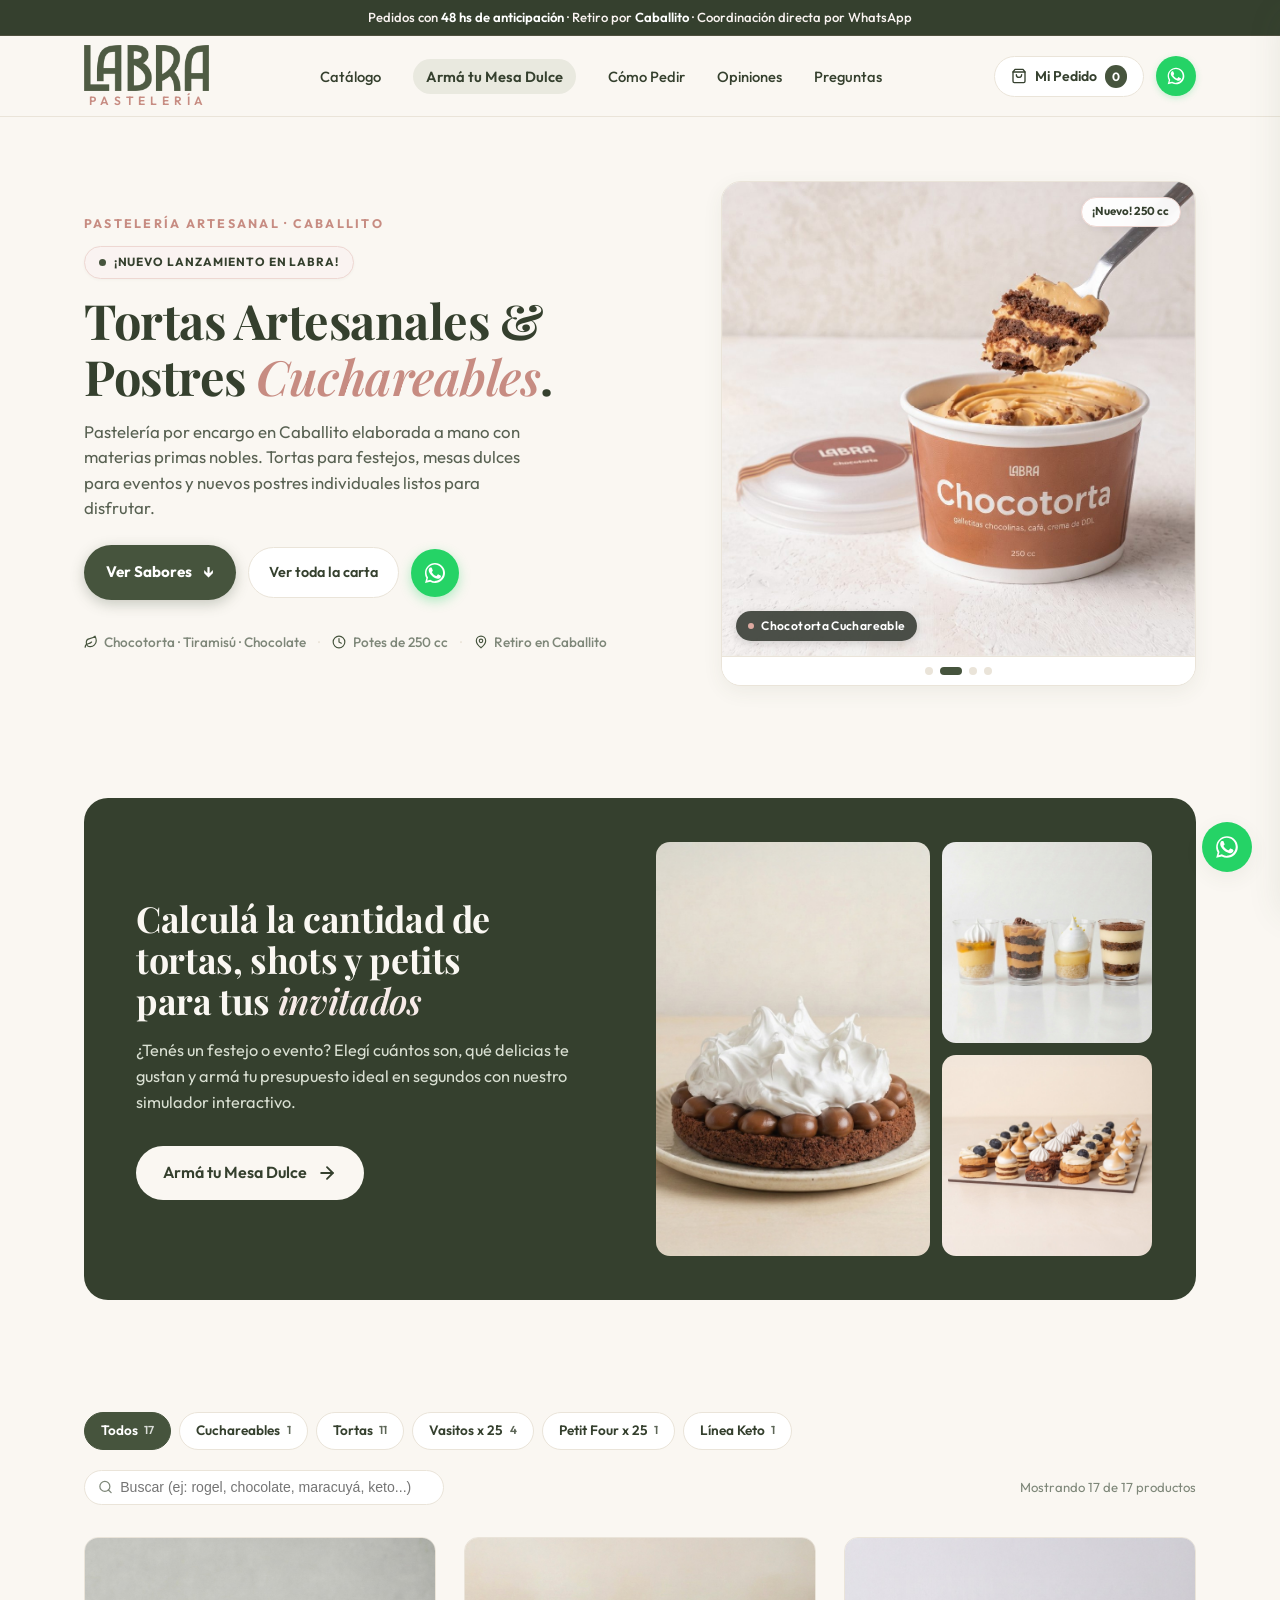
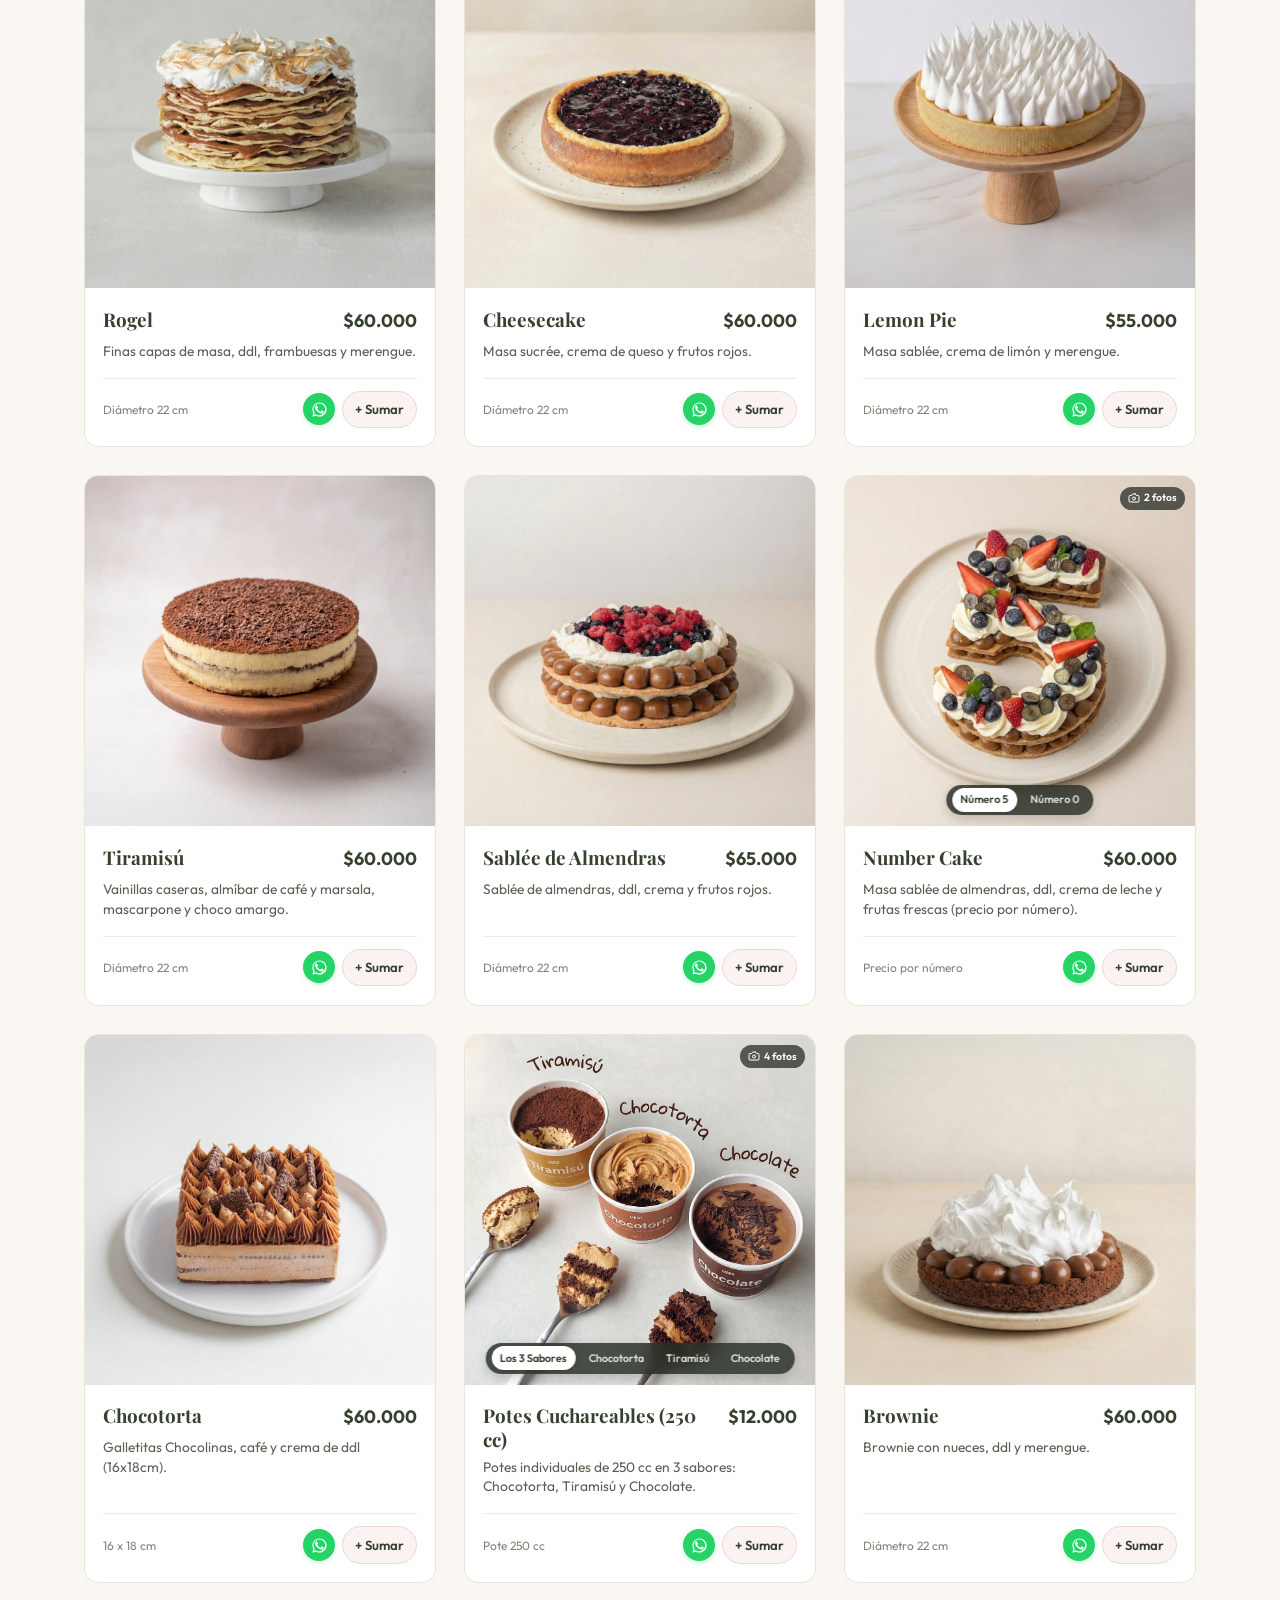
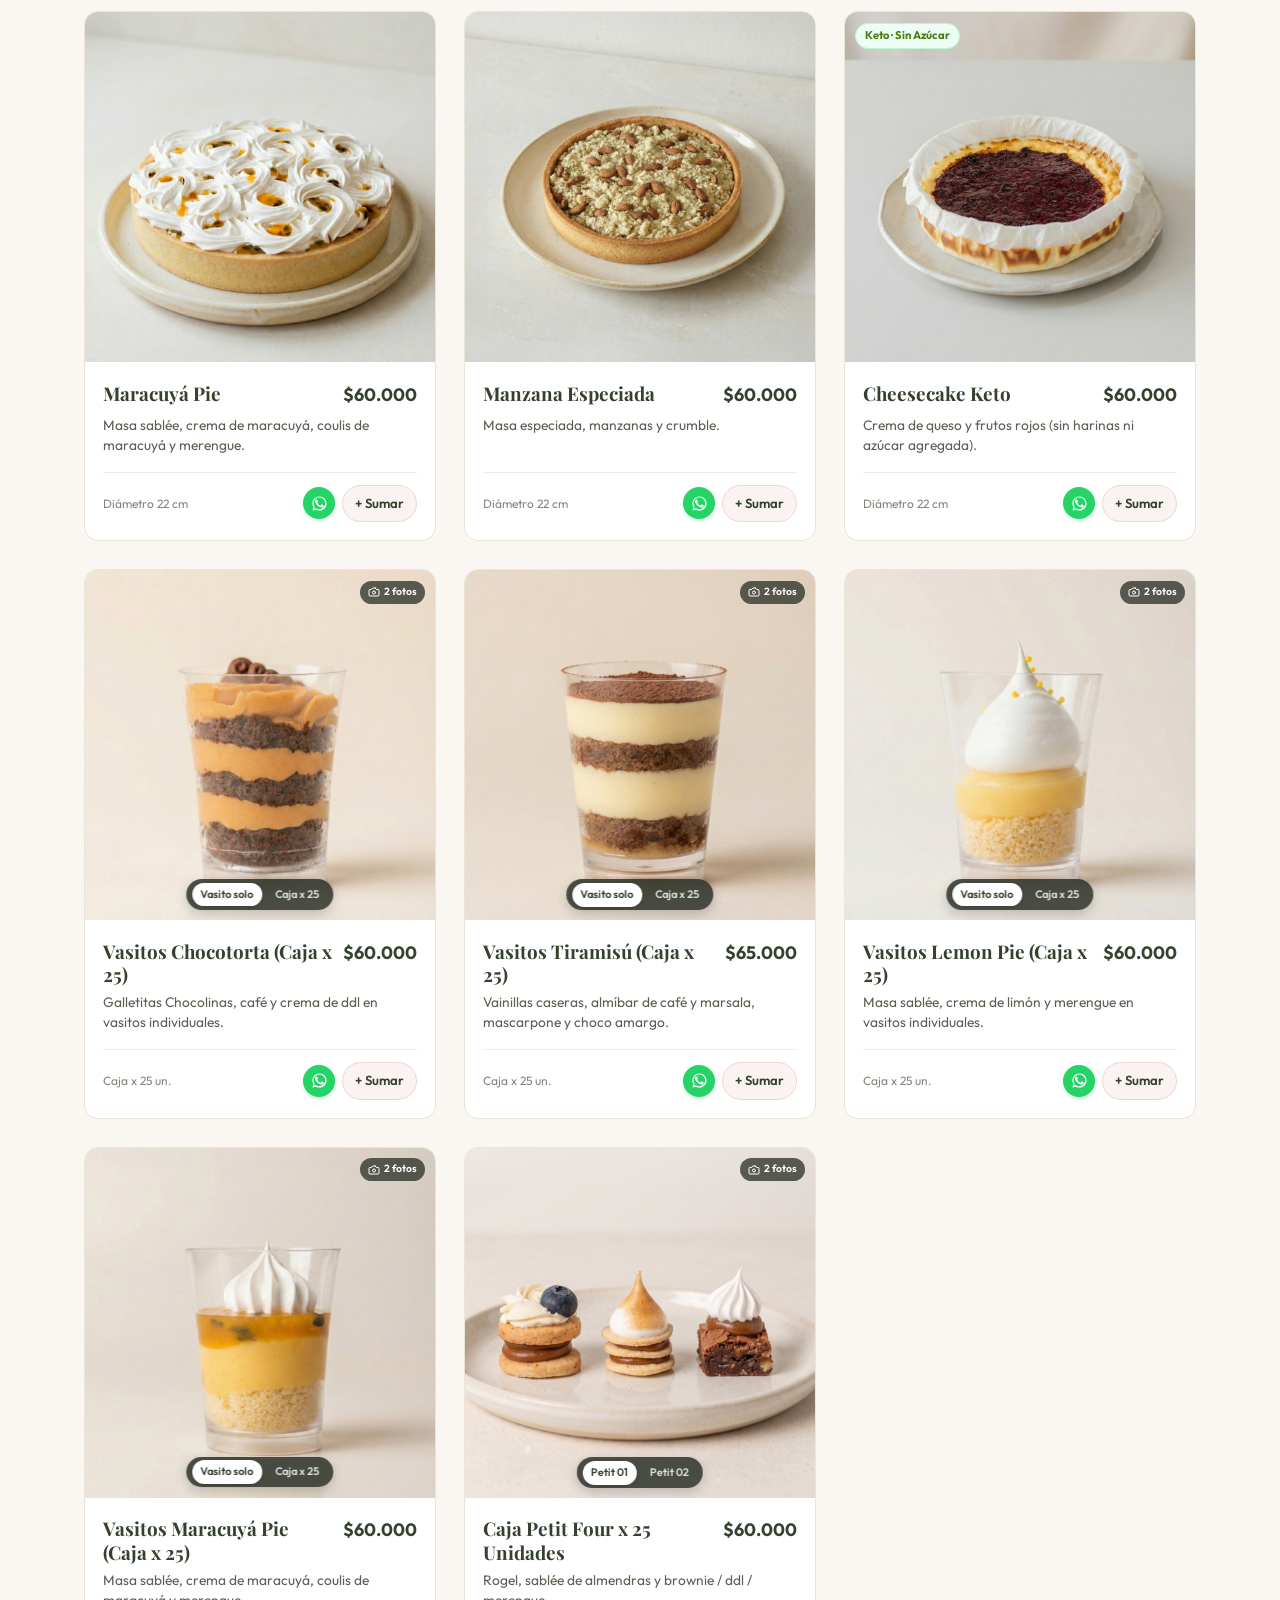
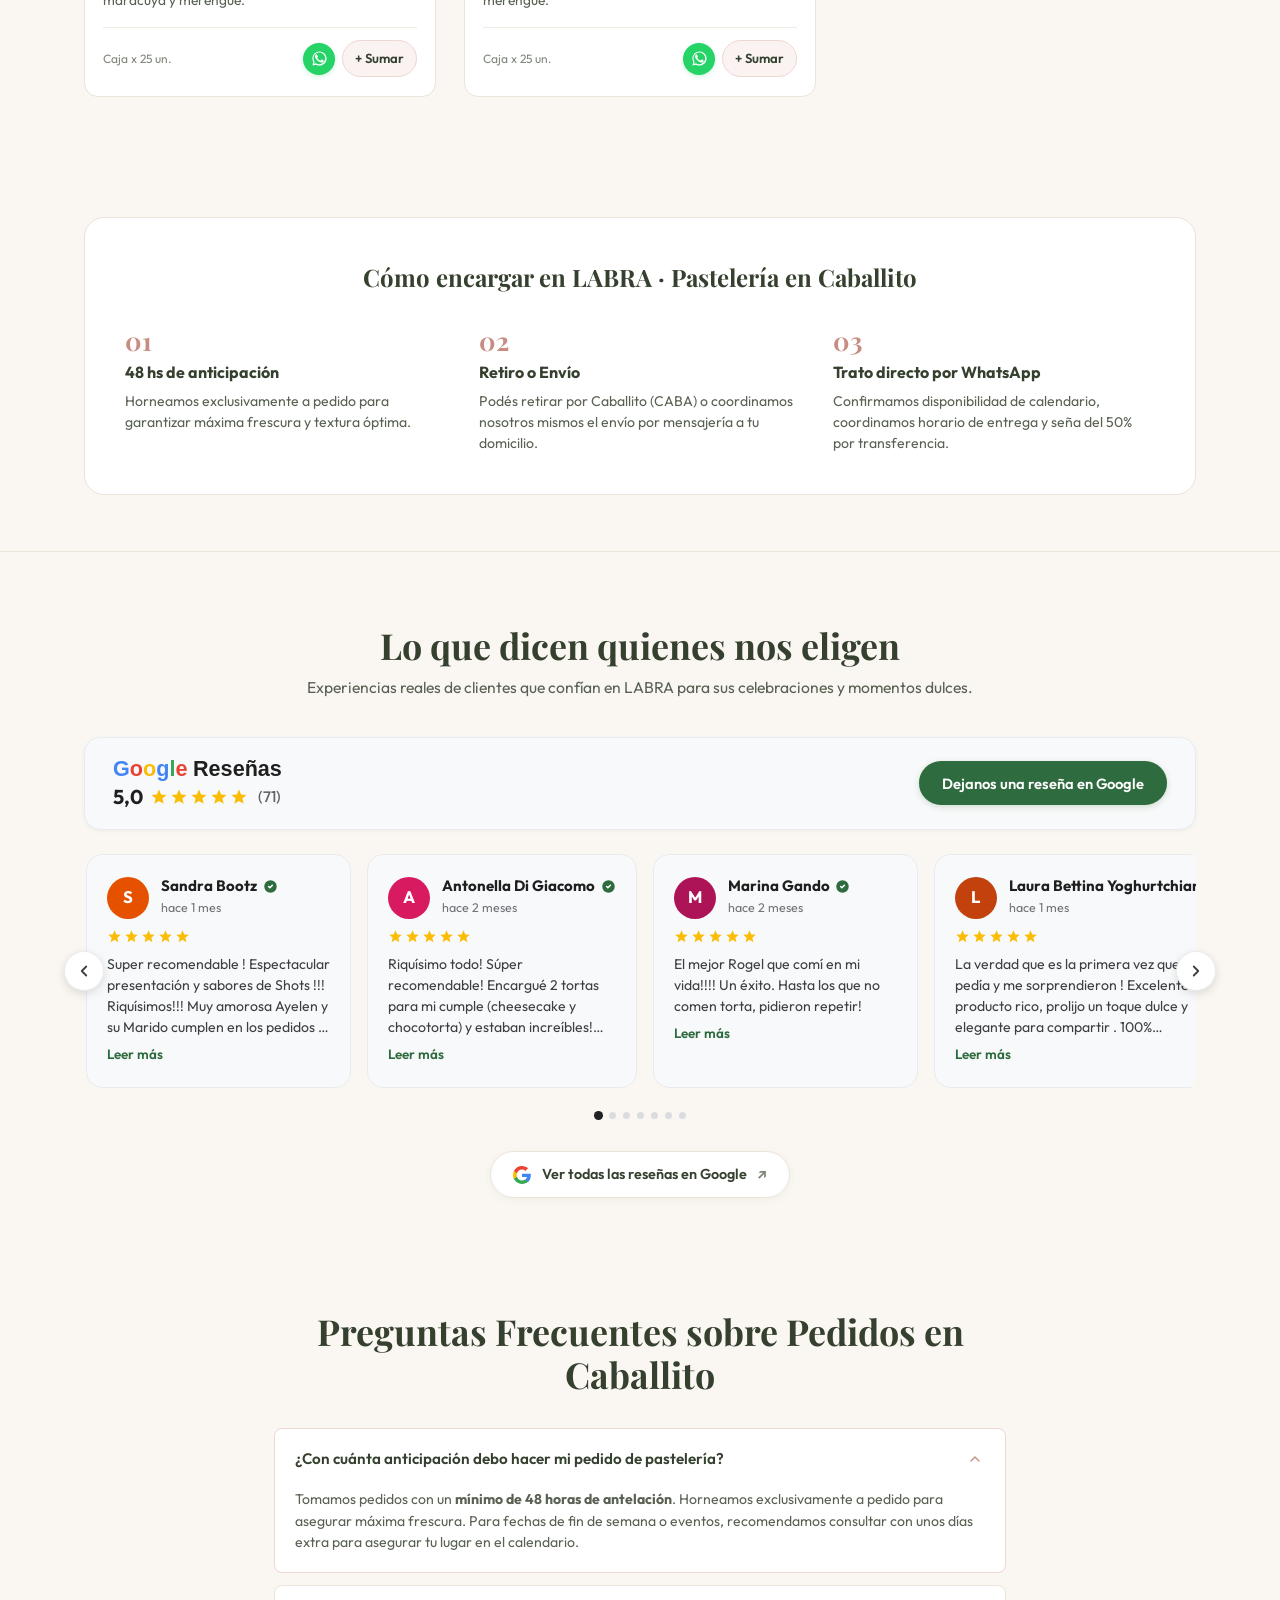
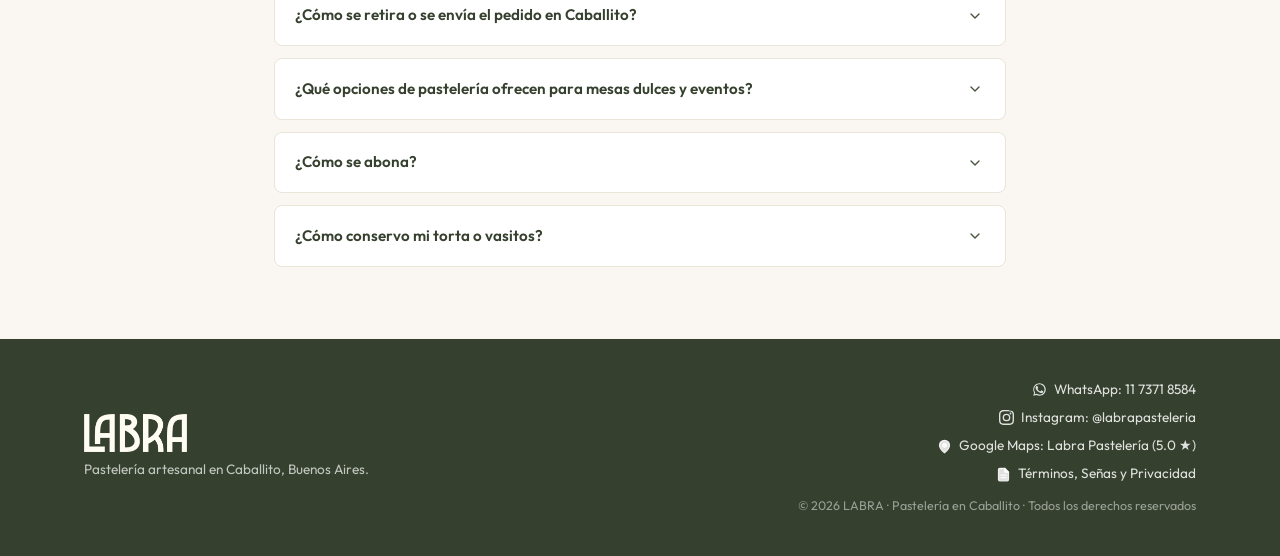
==== index.html @ a858dc92 "Banner Mesa Dulce: vuelve a ser un cartel que lleva al cotizador, con diseño nuevo Por pedido de Ger" ====
<!DOCTYPE html>
<html lang="es-AR">
<head>
  <meta charset="UTF-8">
  <meta name="viewport" content="width=device-width, initial-scale=1.0">
  
  <!-- Directivas de Seguridad & Privacidad (SecDevOps) -->
  <meta name="referrer" content="strict-origin-when-cross-origin">
  <meta http-equiv="X-Content-Type-Options" content="nosniff">

  <!-- Google tag (gtag.js) - Google Analytics 4 -->
  <script async src="https://www.googletagmanager.com/gtag/js?id=G-SWPDBJZ0EX"></script>
  <script>
    window.dataLayer = window.dataLayer || [];
    function gtag(){dataLayer.push(arguments);}
    gtag('js', new Date());

    gtag('config', 'G-SWPDBJZ0EX');
  </script>

  <!-- Meta Pixel (conjunto de datos "Labra Web") -->
  <script>
    !function(f,b,e,v,n,t,s)
    {if(f.fbq)return;n=f.fbq=function(){n.callMethod?
    n.callMethod.apply(n,arguments):n.queue.push(arguments)};
    if(!f._fbq)f._fbq=n;n.push=n;n.loaded=!0;n.version='2.0';
    n.queue=[];t=b.createElement(e);t.async=!0;
    t.src=v;s=b.getElementsByTagName(e)[0];
    s.parentNode.insertBefore(t,s)}(window, document,'script',
    'https://connect.facebook.net/en_US/fbevents.js');
    fbq('init', '1782093576201818');
    fbq('track', 'PageView');
  </script>

  <!-- Metricool Tracker -->
  <script>function loadScript(a){var b=document.getElementsByTagName("head")[0],c=document.createElement("script");c.type="text/javascript",c.src="https://tracker.metricool.com/resources/be.js",c.onreadystatechange=a,c.onload=a,b.appendChild(c)}loadScript(function(){beTracker.t({hash:"88a2afc5c38d543d46685d82d41457b6"})});</script>
  
  <!-- SEO Primario y Local -->
  <title>LABRA · Pastelería en Caballito | Tortas Artesanales y Mesas Dulces por Pedido</title>
  <meta name="description" content="Pastelería en Caballito, CABA. Tortas artesanales por encargo, vasitos para eventos y mesas dulces elaboradas a mano con 48 hs de anticipación. Retiro en Caballito.">
  <meta name="keywords" content="pasteleria en caballito, pasteleria caballito, pasteleria artesanal caballito, tortas en caballito, tortas por encargo caballito, tortas artesanales caballito, mesas dulces caballito, rogel caballito, cheesecake caballito, vasitos dulces caballito, pasteleria buenos aires">
  <meta name="author" content="LABRA Pastelería Artesanal">
  <meta name="robots" content="index, follow, max-image-preview:large, max-snippet:-1, max-video-preview:-1">
  <meta name="google-site-verification" content="6weWqsS2KKYETp2KzWc_wpKvhy17m4piyMIdUTr4DTs">
  <meta name="facebook-domain-verification" content="ugicxvlf9w2sdoqwpi1vyieo93e2kq">
  <link rel="canonical" href="https://www.labra.com.ar/">
  <meta name="theme-color" content="#46543D">

  <!-- SEO Local y Georreferenciación (Caballito, Buenos Aires) -->
  <meta name="geo.region" content="AR-C">
  <meta name="geo.placename" content="Caballito, Ciudad Autónoma de Buenos Aires">
  <meta name="geo.position" content="-34.6166562;-58.4447302">
  <meta name="ICBM" content="-34.6166562, -58.4447302">

  <!-- Open Graph / Redes Sociales (Facebook, WhatsApp, LinkedIn) -->
  <meta property="og:type" content="website">
  <meta property="og:locale" content="es_AR">
  <meta property="og:site_name" content="LABRA Pastelería Artesanal · Caballito">
  <meta property="og:title" content="LABRA · Pastelería en Caballito | Tortas Artesanales por Pedido">
  <meta property="og:description" content="Pastelería honesta, fresca y hecha a mano en Caballito. Rogel, Cheesecake, Lemon Pie, Vasitos x 25 y Petit Four por encargo.">
  <meta property="og:url" content="https://www.labra.com.ar/">
  <meta property="og:image" content="https://www.labra.com.ar/assets/images/og-labra-rogel-v2.jpg">
  <meta property="og:image:secure_url" content="https://www.labra.com.ar/assets/images/og-labra-rogel-v2.jpg">
  <meta property="og:image:type" content="image/jpeg">
  <meta property="og:image:width" content="1200">
  <meta property="og:image:height" content="630">
  <meta property="og:image:alt" content="Torta Rogel artesanal LABRA con dulce de leche y merengue italiano en Caballito">

  <!-- Twitter Cards -->
  <meta name="twitter:card" content="summary_large_image">
  <meta name="twitter:title" content="LABRA · Pastelería en Caballito | Tortas Artesanales">
  <meta name="twitter:description" content="Pastelería honesta hecha con tiempo y materias primas nobles bajo pedido en Caballito.">
  <meta name="twitter:image" content="https://www.labra.com.ar/assets/images/og-labra-rogel-v2.jpg">
  <meta name="twitter:image:alt" content="Rogel artesanal LABRA en Caballito">

  <!-- Favicon e Íconos para Google Search y Dispositivos Móviles -->
  <link rel="icon" href="favicon.ico" sizes="48x48">
  <link rel="icon" type="image/png" sizes="48x48" href="favicon-48x48.png">
  <link rel="icon" type="image/png" sizes="192x192" href="assets/images/favicon-192.png">
  <link rel="apple-touch-icon" sizes="180x180" href="apple-touch-icon.png">

  <!-- Optimización de Rendimiento y Core Web Vitals (LCP / Tipografías) -->
  <link rel="preconnect" href="https://fonts.googleapis.com">
  <link rel="preconnect" href="https://fonts.gstatic.com" crossorigin>
  <link rel="preload" as="image" href="assets/images/products/torta-rogel.jpg" fetchpriority="high">
  <link rel="stylesheet" href="https://fonts.googleapis.com/css2?family=Outfit:wght@300;400;500;600;700&family=Playfair+Display:ital,wght@0,500;0,600;0,700;1,400;1,600&display=swap">
  
  <!-- Estilos -->
  <link rel="stylesheet" href="assets/css/style.css">

  <!-- ======================================================================
       Datos Estructurados Schema.org (JSON-LD) para Google
       ====================================================================== -->

  <!-- 1. Negocio Local (Bakery / Pastelería en Caballito) -->
  <script type="application/ld+json">
  {
    "@context": "https://schema.org",
    "@type": "Bakery",
    "@id": "https://www.labra.com.ar/#bakery",
    "name": "LABRA Pastelería Artesanal",
    "alternateName": [
      "LABRA",
      "Labra Pasteleria",
      "Pastelería LABRA Caballito",
      "Pasteleria Labra"
    ],
    "url": "https://www.labra.com.ar/",
    "logo": "https://www.labra.com.ar/assets/images/favicon-512.png",
    "image": [
      "https://www.labra.com.ar/assets/images/products/torta-rogel.jpg",
      "https://www.labra.com.ar/assets/images/products/torta-cheesecake.jpg",
      "https://www.labra.com.ar/assets/images/products/torta-sablee-almendras.jpg",
      "https://www.labra.com.ar/assets/images/products/vasito-chocotorta-solo.jpg",
      "https://www.labra.com.ar/assets/images/products/petit-four-01.jpg"
    ],
    "description": "Pastelería artesanal en Caballito, Buenos Aires. Tortas de autor, vasitos para mesas dulces y bocados dulces elaborados bajo pedido exclusivo con materias primas nobles.",
    "telephone": "+54-9-11-7371-8584",
    "priceRange": "$$",
    "servesCuisine": [
      "Pastelería Artesanal",
      "Pastelería en Caballito",
      "Tortas por encargo",
      "Mesas Dulces",
      "Rogel",
      "Cheesecake",
      "Vasitos dulces",
      "Petit Four"
    ],
    "address": {
      "@type": "PostalAddress",
      "streetAddress": "Caballito",
      "addressLocality": "Caballito",
      "addressRegion": "Ciudad Autónoma de Buenos Aires",
      "postalCode": "C1405",
      "addressCountry": "AR"
    },
    "geo": {
      "@type": "GeoCoordinates",
      "latitude": -34.6166562,
      "longitude": -58.4447302
    },
    "hasMap": "https://www.google.com/maps/place/Labra+Pasteleria/@-34.6166382,-58.4550514,15z/data=!4m6!3m5!1s0xabc00bbd0a59c733:0xdda0d5d54fcad09f!8m2!3d-34.6166562!4d-58.4447302!16s%2Fg%2F11mzwlhvkn!5m1!1e4",
    "sameAs": [
      "https://instagram.com/labrapasteleria",
      "https://www.google.com/maps/place/Labra+Pasteleria/@-34.6166382,-58.4550514,15z/data=!4m6!3m5!1s0xabc00bbd0a59c733:0xdda0d5d54fcad09f!8m2!3d-34.6166562!4d-58.4447302!16s%2Fg%2F11mzwlhvkn!5m1!1e4"
    ],
    "aggregateRating": {
      "@type": "AggregateRating",
      "ratingValue": "5.0",
      "reviewCount": "71",
      "bestRating": "5",
      "worstRating": "1"
    },
    "currenciesAccepted": "ARS",
    "paymentAccepted": "Efectivo, Transferencia bancaria",
    "hasMenu": "https://www.labra.com.ar/#catalogo",
    "areaServed": [
      {
        "@type": "AdministrativeArea",
        "name": "Caballito, Buenos Aires"
      },
      {
        "@type": "City",
        "name": "Ciudad Autónoma de Buenos Aires"
      }
    ],
    "hasOfferCatalog": {
      "@type": "OfferCatalog",
      "name": "Catálogo de Pastelería en Caballito",
      "itemListElement": [
        {
          "@type": "Offer",
          "price": "60000",
          "priceCurrency": "ARS",
          "availability": "https://schema.org/InStock",
          "url": "https://www.labra.com.ar/#catalogo",
          "itemOffered": {
            "@type": "Product",
            "name": "Torta Rogel Clásico",
            "image": "https://www.labra.com.ar/assets/images/products/torta-rogel.jpg",
            "description": "Finas capas de masa, ddl, frambuesas y merengue. Diámetro 22 cm.",
            "category": "Tortas Artesanales",
            "brand": {
              "@type": "Brand",
              "name": "LABRA"
            },
            "aggregateRating": {
              "@type": "AggregateRating",
              "ratingValue": "5.0",
              "reviewCount": "71",
              "bestRating": "5",
              "worstRating": "1"
            },
            "review": {
              "@type": "Review",
              "reviewRating": {
                "@type": "Rating",
                "ratingValue": "5",
                "bestRating": "5"
              },
              "author": {
                "@type": "Person",
                "name": "Carolina Pla"
              },
              "reviewBody": "Excelente sabor y muy linda presentación de todas las tortas. El lemon pie mi favorito, pero muy recomendables todas. Los vuelvo a elegir sin dudas!"
            },
            "offers": {
              "@type": "Offer",
              "price": "60000",
              "priceCurrency": "ARS",
              "availability": "https://schema.org/InStock",
              "url": "https://www.labra.com.ar/#catalogo"
            }
          }
        },
        {
          "@type": "Offer",
          "price": "60000",
          "priceCurrency": "ARS",
          "availability": "https://schema.org/InStock",
          "url": "https://www.labra.com.ar/#catalogo",
          "itemOffered": {
            "@type": "Product",
            "name": "Cheesecake con Frutos Rojos",
            "image": "https://www.labra.com.ar/assets/images/products/torta-cheesecake.jpg",
            "description": "Masa sucrée, crema de queso y frutos rojos. Diámetro 22 cm.",
            "category": "Tortas Artesanales",
            "brand": {
              "@type": "Brand",
              "name": "LABRA"
            },
            "aggregateRating": {
              "@type": "AggregateRating",
              "ratingValue": "5.0",
              "reviewCount": "71",
              "bestRating": "5",
              "worstRating": "1"
            },
            "review": {
              "@type": "Review",
              "reviewRating": {
                "@type": "Rating",
                "ratingValue": "5",
                "bestRating": "5"
              },
              "author": {
                "@type": "Person",
                "name": "Antonella Di Giacomo"
              },
              "reviewBody": "Riquísimo todo! Súper recomendable! Encargué 2 tortas para mi cumple (cheesecake y chocotorta) y estaban increíbles! Todos repitieron!"
            },
            "offers": {
              "@type": "Offer",
              "price": "60000",
              "priceCurrency": "ARS",
              "availability": "https://schema.org/InStock",
              "url": "https://www.labra.com.ar/#catalogo"
            }
          }
        },
        {
          "@type": "Offer",
          "price": "65000",
          "priceCurrency": "ARS",
          "availability": "https://schema.org/InStock",
          "url": "https://www.labra.com.ar/#catalogo",
          "itemOffered": {
            "@type": "Product",
            "name": "Torta Sablée de Almendras",
            "image": "https://www.labra.com.ar/assets/images/products/torta-sablee-almendras.jpg",
            "description": "Sablée de almendras, ddl, crema y frutos rojos. Diámetro 22 cm.",
            "category": "Tortas Artesanales",
            "brand": {
              "@type": "Brand",
              "name": "LABRA"
            },
            "aggregateRating": {
              "@type": "AggregateRating",
              "ratingValue": "5.0",
              "reviewCount": "71",
              "bestRating": "5",
              "worstRating": "1"
            },
            "review": {
              "@type": "Review",
              "reviewRating": {
                "@type": "Rating",
                "ratingValue": "5",
                "bestRating": "5"
              },
              "author": {
                "@type": "Person",
                "name": "Milagros Pérez Capristo"
              },
              "reviewBody": "Excelente. Riquísimo. No falla! Probé las tortas, son espectaculares, rendidoras y se nota lo artesanal y fresco. Recomiendo!!"
            },
            "offers": {
              "@type": "Offer",
              "price": "65000",
              "priceCurrency": "ARS",
              "availability": "https://schema.org/InStock",
              "url": "https://www.labra.com.ar/#catalogo"
            }
          }
        },
        {
          "@type": "Offer",
          "price": "60000",
          "priceCurrency": "ARS",
          "availability": "https://schema.org/InStock",
          "url": "https://www.labra.com.ar/#catalogo",
          "itemOffered": {
            "@type": "Product",
            "name": "Number Cake",
            "image": "https://www.labra.com.ar/assets/images/products/torta-number-cake-5.jpg",
            "description": "Masa sablée de almendras, ddl, crema de leche y frutas frescas (precio por número). Consultá por otros sabores o rellenos.",
            "category": "Tortas Artesanales",
            "brand": {
              "@type": "Brand",
              "name": "LABRA"
            },
            "aggregateRating": {
              "@type": "AggregateRating",
              "ratingValue": "5.0",
              "reviewCount": "71",
              "bestRating": "5",
              "worstRating": "1"
            },
            "review": {
              "@type": "Review",
              "reviewRating": {
                "@type": "Rating",
                "ratingValue": "5",
                "bestRating": "5"
              },
              "author": {
                "@type": "Person",
                "name": "Laura Bettina Yoghurtchian"
              },
              "reviewBody": "Excelente producto, rico, prolijo, un toque dulce y elegante para compartir. 100% recomendable!"
            },
            "offers": {
              "@type": "Offer",
              "price": "60000",
              "priceCurrency": "ARS",
              "availability": "https://schema.org/InStock",
              "url": "https://www.labra.com.ar/#catalogo"
            }
          }
        },
        {
          "@type": "Offer",
          "price": "60000",
          "priceCurrency": "ARS",
          "availability": "https://schema.org/InStock",
          "url": "https://www.labra.com.ar/#catalogo",
          "itemOffered": {
            "@type": "Product",
            "name": "Caja de 25 Vasitos Dulces para Eventos",
            "image": "https://www.labra.com.ar/assets/images/products/vasito-chocotorta-solo.jpg",
            "description": "Caja de 25 vasitos individuales: maracuyá pie, chocotorta, lemon pie o tiramisú.",
            "category": "Mesas Dulces y Eventos",
            "brand": {
              "@type": "Brand",
              "name": "LABRA"
            },
            "aggregateRating": {
              "@type": "AggregateRating",
              "ratingValue": "5.0",
              "reviewCount": "71",
              "bestRating": "5",
              "worstRating": "1"
            },
            "review": {
              "@type": "Review",
              "reviewRating": {
                "@type": "Rating",
                "ratingValue": "5",
                "bestRating": "5"
              },
              "author": {
                "@type": "Person",
                "name": "Sandra Bootz"
              },
              "reviewBody": "Super recomendable! Espectacular presentación y sabores de Shots! Riquísimos, mercadería casera y fresca. Altamente recomendable!"
            },
            "offers": {
              "@type": "Offer",
              "price": "60000",
              "priceCurrency": "ARS",
              "availability": "https://schema.org/InStock",
              "url": "https://www.labra.com.ar/#catalogo"
            }
          }
        }
      ]
    }
  }
  </script>

  <!-- 2. WebSite Schema -->
  <script type="application/ld+json">
  {
    "@context": "https://schema.org",
    "@type": "WebSite",
    "@id": "https://www.labra.com.ar/#website",
    "url": "https://www.labra.com.ar/",
    "name": "LABRA · Pastelería en Caballito",
    "description": "Pastelería artesanal en Caballito, Buenos Aires. Tortas de autor, vasitos para eventos y bocados dulces por encargo.",
    "publisher": {
      "@id": "https://www.labra.com.ar/#bakery"
    },
    "inLanguage": "es-AR"
  }
  </script>

  <!-- 3. Preguntas Frecuentes (FAQPage) para Rich Snippets en Google -->
  <script type="application/ld+json">
  {
    "@context": "https://schema.org",
    "@type": "FAQPage",
    "mainEntity": [
      {
        "@type": "Question",
        "name": "¿Con cuánta anticipación debo hacer mi pedido de pastelería?",
        "acceptedAnswer": {
          "@type": "Answer",
          "text": "Tomamos pedidos con un mínimo de 48 horas de antelación. Horneamos exclusivamente a pedido para asegurar máxima frescura. Para fechas de fin de semana o eventos, recomendamos consultar con unos días extra para asegurar tu lugar en el calendario."
        }
      },
      {
        "@type": "Question",
        "name": "¿Cómo se retira o se envía el pedido en Caballito?",
        "acceptedAnswer": {
          "@type": "Answer",
          "text": "Podés retirar en persona por Caballito, CABA en horario coordinado previamente. También realizamos envíos a domicilio: nosotros mismos nos encargamos de coordinar la mensajería adecuada para que tu pedido llegue en óptimas condiciones, embalado y refrigerado."
        }
      },
      {
        "@type": "Question",
        "name": "¿Qué opciones de pastelería ofrecen para mesas dulces y eventos?",
        "acceptedAnswer": {
          "@type": "Answer",
          "text": "Ofrecemos tortas clásicas artesanales (Rogel, Cheesecake, Sablée de almendras, Brownie, Lemon Pie, Tiramisú) y nuestra línea especial para eventos: cajas de 25 vasitos individuales surtidos y cajas de 25 petit four, ideales para celebraciones en porciones listas para servir."
        }
      },
      {
        "@type": "Question",
        "name": "¿Cómo se abona?",
        "acceptedAnswer": {
          "@type": "Answer",
          "text": "Para reservar tu fecha se abona una seña del 50% por transferencia bancaria. El saldo restante se cancela antes de la entrega o al momento del retiro."
        }
      },
      {
        "@type": "Question",
        "name": "¿Cómo conservo mi torta o vasitos?",
        "acceptedAnswer": {
          "@type": "Answer",
          "text": "Todos los productos deben ser conservados en la heladera hasta 4 días. Retirar 15 min antes de consumir."
        }
      }
    ]
  }
  </script>
</head>
<body>

  <!-- Aviso sutil superior -->
  <div class="top-bar" aria-label="Aviso">
    <div class="container top-bar-inner">
      <span>Pedidos con <strong>48 hs de anticipación</strong> · Retiro por <strong>Caballito</strong> · Coordinación directa por WhatsApp</span>
    </div>
  </div>

  <!-- Header minimalista -->
  <header class="site-header">
    <div class="container header-inner">
      <a href="#" class="brand-logo-wrap" aria-label="LABRA Pastelería">
        <img src="assets/images/logo-web.png" alt="LABRA" class="brand-logo-img">
        <span class="brand-subtitle">PASTELERÍA</span>
      </a>

      <!-- Navegación -->
      <nav class="nav-desktop" aria-label="Navegación principal">
        <a href="#catalogo" class="nav-link">Catálogo</a>
        <a href="mesa-dulce.html" class="nav-link nav-link-highlight">Armá tu Mesa Dulce</a>
        <a href="#como-pedir" class="nav-link">Cómo Pedir</a>
        <a href="#opiniones" class="nav-link">Opiniones</a>
        <a href="#faq" class="nav-link">Preguntas</a>
      </nav>

      <!-- Acciones directas -->
      <div class="header-actions">
        <button type="button" class="order-pill-btn js-open-order-drawer" aria-label="Abrir mi lista de pedido">
          <svg viewBox="0 0 24 24" fill="none" stroke="currentColor" stroke-width="2" stroke-linecap="round" stroke-linejoin="round" aria-hidden="true"><path d="M6 2 3 6v14a2 2 0 0 0 2 2h14a2 2 0 0 0 2-2V6l-3-4Z"/><path d="M3 6h18"/><path d="M16 10a4 4 0 0 1-8 0"/></svg>
          <span>Mi Pedido</span>
          <span class="order-pill-badge js-order-count-badge">0</span>
        </button>

        <a href="https://wa.me/5491173718584?text=%C2%A1Hola%20LABRA!%20Quisiera%20hacer%20un%20pedido." target="_blank" rel="noopener noreferrer" class="btn-whatsapp" title="WhatsApp" aria-label="WhatsApp">
          <svg viewBox="0 0 24 24"><path fill="currentColor" d="M17.472 14.382c-.301-.15-1.78-.878-2.056-.979-.276-.1-.476-.15-.676.15-.2.301-.776.98-1.002 1.23-.226.25-.452.276-.753.125-.301-.15-1.272-.469-2.424-1.498-.897-.8-1.503-1.789-1.68-2.09-.176-.301-.019-.464.132-.614.136-.135.301-.351.452-.527.15-.175.2-.301.301-.501.1-.2.05-.376-.025-.526-.075-.15-.677-1.631-.928-2.235-.245-.589-.494-.509-.677-.518-.175-.008-.376-.01-.577-.01-.2 0-.527.075-.803.376s-1.054 1.03-1.054 2.511 1.079 2.912 1.23 3.113c.15.2 2.124 3.243 5.144 4.549.718.31 1.279.496 1.716.634.721.23 1.378.197 1.898.12.58-.087 1.78-.727 2.03-1.43.25-.702.25-1.303.175-1.43-.075-.126-.275-.201-.576-.351zM12.004 2C6.48 2 2 6.48 2 12c0 1.84.5 3.565 1.372 5.044L2.05 22l5.12-1.342A9.957 9.957 0 0 0 12.004 22c5.523 0 10.004-4.48 10.004-10s-4.481-10-10.004-10zm0 18.257c-1.606 0-3.1-.476-4.364-1.3l-.313-.205-3.057.802.816-2.98-.225-.327a8.21 8.21 0 0 1-1.36-4.447c0-4.557 3.708-8.265 8.265-8.265 4.557 0 8.265 3.708 8.265 8.265 0 4.558-3.708 8.266-8.265 8.266z"/></svg>
        </a>

        <button type="button" class="menu-toggle-btn" id="menu-toggle-btn" aria-label="Menú">
          <span></span>
          <span></span>
          <span></span>
        </button>
      </div>
    </div>

    <!-- Menú móvil -->
    <div class="mobile-nav-panel" id="mobile-nav-panel">
      <a href="#catalogo" class="mobile-nav-link">Catálogo</a>
      <a href="mesa-dulce.html" class="mobile-nav-link">Armá tu Mesa Dulce (Cotizador)</a>
      <a href="#como-pedir" class="mobile-nav-link">Cómo Pedir</a>
      <a href="#opiniones" class="mobile-nav-link">Opiniones</a>
      <a href="#faq" class="mobile-nav-link">Preguntas Frecuentes</a>
      
      <div class="mobile-nav-actions">
        <button type="button" class="btn-primary js-open-order-drawer" style="width: 100%;">
          Ver mi lista de pedido (<span class="js-order-count-badge">0</span>)
        </button>
        <a href="https://wa.me/5491173718584" target="_blank" rel="noopener noreferrer" class="btn-whatsapp" style="justify-content: center; width: 44px; height: 44px; margin: 0 auto;" title="WhatsApp directo" aria-label="WhatsApp directo">
          <svg viewBox="0 0 24 24"><path fill="currentColor" d="M17.472 14.382c-.301-.15-1.78-.878-2.056-.979-.276-.1-.476-.15-.676.15-.2.301-.776.98-1.002 1.23-.226.25-.452.276-.753.125-.301-.15-1.272-.469-2.424-1.498-.897-.8-1.503-1.789-1.68-2.09-.176-.301-.019-.464.132-.614.136-.135.301-.351.452-.527.15-.175.2-.301.301-.501.1-.2.05-.376-.025-.526-.075-.15-.677-1.631-.928-2.235-.245-.589-.494-.509-.677-.518-.175-.008-.376-.01-.577-.01-.2 0-.527.075-.803.376s-1.054 1.03-1.054 2.511 1.079 2.912 1.23 3.113c.15.2 2.124 3.243 5.144 4.549.718.31 1.279.496 1.716.634.721.23 1.378.197 1.898.12.58-.087 1.78-.727 2.03-1.43.25-.702.25-1.303.175-1.43-.075-.126-.275-.201-.576-.351zM12.004 2C6.48 2 2 6.48 2 12c0 1.84.5 3.565 1.372 5.044L2.05 22l5.12-1.342A9.957 9.957 0 0 0 12.004 22c5.523 0 10.004-4.48 10.004-10s-4.481-10-10.004-10zm0 18.257c-1.606 0-3.1-.476-4.364-1.3l-.313-.205-3.057.802.816-2.98-.225-.327a8.21 8.21 0 0 1-1.36-4.447c0-4.557 3.708-8.265 8.265-8.265 4.557 0 8.265 3.708 8.265 8.265 0 4.558-3.708 8.266-8.265 8.266z"/></svg>
        </a>
      </div>
    </div>
  </header>

  <main>
    <!-- ======================================================================
         Hero Minimalista - Lanzamiento Postres Cuchareables
         ====================================================================== -->
    <section class="hero-section hero-launch-banner">
      <div class="container">
        <div class="hero-grid">
          <div class="hero-text-side">
            <span class="hero-tagline">PASTELERÍA ARTESANAL · CABALLITO</span>
            <div class="hero-launch-badge-wrap">
              <span class="hero-launch-badge">
                <span class="launch-badge-pulse" aria-hidden="true"></span>
                ¡Nuevo Lanzamiento en LABRA!
              </span>
            </div>
            
            <h1 class="hero-title hero-launch-title">
              Tortas Artesanales &amp; Postres <em>Cuchareables</em>.
            </h1>

            <p class="hero-subtitle hero-launch-subtitle">
              Pastelería por encargo en Caballito elaborada a mano con materias primas nobles. Tortas para festejos, mesas dulces para eventos y nuevos postres individuales listos para disfrutar.
            </p>

            <div class="hero-cta-group hero-launch-cta-group">
              <a href="#catalogo" class="btn-launch-primary" onclick="goToCuchareablesCatalog(); return false;" title="Ver sabores y pedir cuchareables">
                <span>Ver Sabores</span>
                <span class="launch-cta-arrow" aria-hidden="true">↓</span>
              </a>
              <a href="#catalogo" class="btn-launch-secondary" title="Ver toda la pastelería">
                <span>Ver toda la carta</span>
              </a>
              <a href="https://wa.me/5491173718584?text=%C2%A1Hola%20LABRA!%20Quisiera%20consultar%20por%20los%20nuevos%20postres%20cuchareables." target="_blank" rel="noopener noreferrer" class="btn-hero-whatsapp" title="Consultar por WhatsApp" aria-label="Consultar por WhatsApp">
                <svg viewBox="0 0 24 24"><path fill="currentColor" d="M17.472 14.382c-.301-.15-1.78-.878-2.056-.979-.276-.1-.476-.15-.676.15-.2.301-.776.98-1.002 1.23-.226.25-.452.276-.753.125-.301-.15-1.272-.469-2.424-1.498-.897-.8-1.503-1.789-1.68-2.09-.176-.301-.019-.464.132-.614.136-.135.301-.351.452-.527.15-.175.2-.301.301-.501.1-.2.05-.376-.025-.526-.075-.15-.677-1.631-.928-2.235-.245-.589-.494-.509-.677-.518-.175-.008-.376-.01-.577-.01-.2 0-.527.075-.803.376s-1.054 1.03-1.054 2.511 1.079 2.912 1.23 3.113c.15.2 2.124 3.243 5.144 4.549.718.31 1.279.496 1.716.634.721.23 1.378.197 1.898.12.58-.087 1.78-.727 2.03-1.43.25-.702.25-1.303.175-1.43-.075-.126-.275-.201-.576-.351zM12.004 2C6.48 2 2 6.48 2 12c0 1.84.5 3.565 1.372 5.044L2.05 22l5.12-1.342A9.957 9.957 0 0 0 12.004 22c5.523 0 10.004-4.48 10.004-10s-4.481-10-10.004-10zm0 18.257c-1.606 0-3.1-.476-4.364-1.3l-.313-.205-3.057.802.816-2.98-.225-.327a8.21 8.21 0 0 1-1.36-4.447c0-4.557 3.708-8.265 8.265-8.265 4.557 0 8.265 3.708 8.265 8.265 0 4.558-3.708 8.266-8.265 8.266z"/></svg>
              </a>
            </div>

            <div class="hero-meta-inline">
              <span class="hero-meta-item">
                <svg class="hero-meta-icon" viewBox="0 0 24 24" fill="none" stroke="currentColor" stroke-width="2" stroke-linecap="round" stroke-linejoin="round" aria-hidden="true"><path d="M11 20A7 7 0 0 1 9.8 6.1C15.5 5 17 4.48 19 2c1 2 2 4.18 2 8 0 5.5-4.78 10-10 10Z"/><path d="M2 21c0-3 1.85-5.36 5.08-6C9.5 14.52 12 13 13 12"/></svg>
                <span>Chocotorta · Tiramisú · Chocolate</span>
              </span>
              <span class="hero-meta-dot">·</span>
              <span class="hero-meta-item">
                <svg class="hero-meta-icon" viewBox="0 0 24 24" fill="none" stroke="currentColor" stroke-width="2" stroke-linecap="round" stroke-linejoin="round" aria-hidden="true"><circle cx="12" cy="12" r="10"/><polyline points="12 6 12 12 16 14"/></svg>
                <span>Potes de 250 cc</span>
              </span>
              <span class="hero-meta-dot">·</span>
              <span class="hero-meta-item">
                <svg class="hero-meta-icon" viewBox="0 0 24 24" fill="none" stroke="currentColor" stroke-width="2" stroke-linecap="round" stroke-linejoin="round" aria-hidden="true"><path d="M20 10c0 6-8 12-8 12s-8-6-8-12a8 8 0 0 1 16 0Z"/><circle cx="12" cy="10" r="3"/></svg>
                <span>Retiro en Caballito</span>
              </span>
            </div>
          </div>

          <!-- Imagen destacada rotativa con las 4 fotos de los nuevos cuchareables -->
          <div class="hero-showcase" id="hero-slider" aria-roledescription="carousel" aria-label="Nuevos Postres Cuchareables de LABRA" onclick="openProductModal('cuchareables')" style="cursor: pointer;" title="Hacé click para ver detalles y pedir">
            <div class="hero-card-main">
              <div class="hero-card-img-wrap">
                <!-- Slide 1: Presentación Trío -->
                <div class="hero-slide active" data-index="0" data-name="Los 3 Sabores (250 cc)">
                  <img src="assets/images/products/cuchareables-01-presentacion.jpg" 
                       alt="Nuevos Postres Cuchareables LABRA - Chocotorta, Tiramisú y Chocolate" 
                       class="hero-card-img" 
                       width="600" height="600" 
                       fetchpriority="high" loading="eager">
                </div>

                <!-- Slide 2: Chocotorta -->
                <div class="hero-slide" data-index="1" data-name="Chocotorta Cuchareable">
                  <img src="assets/images/products/cuchareables-02-chocotorta.jpg" 
                       alt="Pote cuchareable de Chocotorta con galletitas Chocolinas y crema de DDL" 
                       class="hero-card-img" 
                       width="600" height="600" 
                       loading="eager">
                </div>

                <!-- Slide 3: Tiramisú -->
                <div class="hero-slide" data-index="2" data-name="Tiramisú Cuchareable">
                  <img src="assets/images/products/cuchareables-03-tiramisu.jpg" 
                       alt="Pote cuchareable de Tiramisú con vainillas caseras y mascarpone" 
                       class="hero-card-img" 
                       width="600" height="600" 
                       loading="lazy">
                </div>

                <!-- Slide 4: Chocolate -->
                <div class="hero-slide" data-index="3" data-name="Chocolate Cuchareable">
                  <img src="assets/images/products/cuchareables-04-chocolate.jpg" 
                       alt="Pote cuchareable de Chocolate húmedo con dulce de leche" 
                       class="hero-card-img" 
                       width="600" height="600" 
                       loading="lazy">
                </div>

                <!-- Badge flotante con el nombre del gusto activo -->
                <div class="hero-slide-badge" id="hero-slide-badge" aria-live="polite">
                  <span class="badge-dot"></span>
                  <span class="badge-text" id="hero-badge-text">Los 3 Sabores (250 cc)</span>
                </div>

                <span class="hero-launch-floating-pill">¡Nuevo! 250 cc</span>
              </div>

              <!-- Indicadores discretos de navegación -->
              <div class="hero-slider-bar" onclick="event.stopPropagation();">
                <div class="hero-slider-dots" id="hero-slider-dots" role="tablist" aria-label="Elegir gusto">
                  <button type="button" class="hero-dot active" data-index="0" role="tab" aria-selected="true" aria-label="Ver Los 3 Sabores"></button>
                  <button type="button" class="hero-dot" data-index="1" role="tab" aria-selected="false" aria-label="Ver Chocotorta"></button>
                  <button type="button" class="hero-dot" data-index="2" role="tab" aria-selected="false" aria-label="Ver Tiramisú"></button>
                  <button type="button" class="hero-dot" data-index="3" role="tab" aria-selected="false" aria-label="Ver Chocolate"></button>
                </div>
              </div>
            </div>
          </div>
        </div>
      </div>
    </section>

    <!-- ======================================================================
         Banner "Armá tu Mesa Dulce": lleva al cotizador (mesa-dulce.html)
         Banda oliva con fotos reales de la mesa: torta, vasitos y petit fours.
         ====================================================================== -->
    <section class="mesa-dulce-promo-strip" aria-labelledby="md-promo-title">
      <div class="container">
        <a href="mesa-dulce.html" class="md-banner" data-md-banner title="Ir al cotizador de Mesa Dulce">
          <div class="md-banner-copy">
            <h2 class="md-banner-title" id="md-promo-title">Calculá la cantidad de tortas, shots y petits para tus <em>invitados</em></h2>
            <p class="md-banner-lead">¿Tenés un festejo o evento? Elegí cuántos son, qué delicias te gustan y armá tu presupuesto ideal en segundos con nuestro simulador interactivo.</p>
            <span class="md-banner-cta">
              <span>Armá tu Mesa Dulce</span>
              <svg viewBox="0 0 24 24" width="20" height="20" fill="none" stroke="currentColor" stroke-width="2.2" stroke-linecap="round" stroke-linejoin="round" aria-hidden="true"><path d="M5 12h14"/><path d="m12 5 7 7-7 7"/></svg>
            </span>
          </div>

          <div class="md-banner-table" aria-hidden="true">
            <div class="md-plate md-plate--torta"><img src="assets/images/products/torta-brownie.jpg" alt="" loading="lazy" width="1000" height="1000"></div>
            <div class="md-plate"><img src="assets/images/products/vasitos-surtidos.jpg" alt="" loading="lazy" width="1000" height="1000"></div>
            <div class="md-plate"><img src="assets/images/products/petit-four-bandeja.jpg" alt="" loading="lazy" width="1000" height="1250"></div>
          </div>
        </a>
      </div>
    </section>

    <!-- ======================================================================
         Catálogo de Productos
         ====================================================================== -->
    <section class="catalog-section" id="catalogo">
      <div class="container">
        <h2 class="sr-only">Catálogo de Pastelería Artesanal en Caballito</h2>

        <!-- Barra de Filtros y Búsqueda limpia -->
        <div class="catalog-toolbar">
          <div class="filter-pills-row" role="tablist">
            <button class="filter-pill active" data-category="todos" role="tab" aria-selected="true">
              <span>Todos</span>
              <span class="filter-pill-count">17</span>
            </button>
            <button class="filter-pill" data-category="cuchareables" role="tab" aria-selected="false">
              <span>Cuchareables</span>
              <span class="filter-pill-count">1</span>
            </button>
            <button class="filter-pill" data-category="tortas" role="tab" aria-selected="false">
              <span>Tortas</span>
              <span class="filter-pill-count">11</span>
            </button>
            <button class="filter-pill" data-category="vasitos" role="tab" aria-selected="false">
              <span>Vasitos x 25</span>
              <span class="filter-pill-count">4</span>
            </button>
            <button class="filter-pill" data-category="petitfour" role="tab" aria-selected="false">
              <span>Petit Four x 25</span>
              <span class="filter-pill-count">1</span>
            </button>
            <button class="filter-pill" data-category="keto" role="tab" aria-selected="false">
              <span>Línea Keto</span>
              <span class="filter-pill-count">1</span>
            </button>
          </div>

          <div class="search-sort-row">
            <div class="search-box-wrap">
              <span class="search-icon" aria-hidden="true">
                <svg viewBox="0 0 24 24" fill="none" stroke="currentColor" stroke-width="2" stroke-linecap="round" stroke-linejoin="round"><circle cx="11" cy="11" r="8"/><path d="m21 21-4.3-4.3"/></svg>
              </span>
              <input 
                type="text" 
                id="catalog-search-input" 
                class="search-input" 
                placeholder="Buscar (ej: rogel, chocolate, maracuyá, keto...)"
                aria-label="Buscar en el catálogo"
              >
              <button type="button" id="catalog-search-clear" class="search-clear-btn" aria-label="Limpiar">
                <svg viewBox="0 0 24 24" fill="none" stroke="currentColor" stroke-width="2" stroke-linecap="round" stroke-linejoin="round" aria-hidden="true"><line x1="18" y1="6" x2="6" y2="18"/><line x1="6" y1="6" x2="18" y2="18"/></svg>
              </button>
            </div>

            <div class="results-meta" id="results-count">
              12 productos
            </div>
          </div>
        </div>

        <!-- Grilla de Productos -->
        <div class="products-grid" id="products-grid">
          <!-- Renderizado desde app.js -->
        </div>
      </div>
    </section>

    <!-- ======================================================================
         Cómo Pedir (Esencial y sin relleno)
         ====================================================================== -->
    <section class="how-to-order-minimal" id="como-pedir">
      <div class="container">
        <div class="minimal-box">
          <h2 class="minimal-box-title">Cómo encargar en LABRA · Pastelería en Caballito</h2>
          
          <div class="minimal-steps-grid">
            <div class="minimal-step">
              <div class="minimal-step-num">01</div>
              <h3>48 hs de anticipación</h3>
              <p>Horneamos exclusivamente a pedido para garantizar máxima frescura y textura óptima.</p>
            </div>

            <div class="minimal-step">
              <div class="minimal-step-num">02</div>
              <h3>Retiro o Envío</h3>
              <p>Podés retirar por Caballito (CABA) o coordinamos nosotros mismos el envío por mensajería a tu domicilio.</p>
            </div>

            <div class="minimal-step">
              <div class="minimal-step-num">03</div>
              <h3>Trato directo por WhatsApp</h3>
              <p>Confirmamos disponibilidad de calendario, coordinamos horario de entrega y seña del 50% por transferencia.</p>
            </div>
          </div>
        </div>
      </div>
    </section>

    <!-- ======================================================================
         Opiniones de Clientes en Google (Minimalista & Rotativo)
         ====================================================================== -->
    <section class="reviews-section" id="opiniones">
      <div class="container" style="max-width: 1160px;">
        <div class="reviews-header">
          <h2 class="section-title">Lo que dicen quienes nos eligen</h2>
          <p class="section-subtitle">
            Experiencias reales de clientes que confían en LABRA para sus celebraciones y momentos dulces.
          </p>
        </div>

        <!-- Componente Oficial de Reseñas de Google (Diseño Réplica) -->
        <div class="elf-reviews-container">
          <!-- Tarjeta Superior de Resumen y Calificación -->
          <div class="elf-header-card">
            <div class="elf-header-left">
              <div class="elf-google-brand">
                <span class="elf-g-letter elf-g-blue">G</span><span class="elf-g-letter elf-g-red">o</span><span class="elf-g-letter elf-g-yellow">o</span><span class="elf-g-letter elf-g-blue">g</span><span class="elf-g-letter elf-g-green">l</span><span class="elf-g-letter elf-g-red">e</span>
                <span class="elf-brand-text">Reseñas</span>
              </div>
              <div class="elf-rating-row">
                <span class="elf-score">5,0</span>
                <div class="elf-stars" aria-label="Calificación 5 de 5 estrellas">
                  <svg viewBox="0 0 24 24" class="elf-star-icon" aria-hidden="true"><path d="M12 17.27L18.18 21l-1.64-7.03L22 9.24l-7.19-.61L12 2 9.19 8.63 2 9.24l5.46 4.73L5.82 21z"/></svg>
                  <svg viewBox="0 0 24 24" class="elf-star-icon" aria-hidden="true"><path d="M12 17.27L18.18 21l-1.64-7.03L22 9.24l-7.19-.61L12 2 9.19 8.63 2 9.24l5.46 4.73L5.82 21z"/></svg>
                  <svg viewBox="0 0 24 24" class="elf-star-icon" aria-hidden="true"><path d="M12 17.27L18.18 21l-1.64-7.03L22 9.24l-7.19-.61L12 2 9.19 8.63 2 9.24l5.46 4.73L5.82 21z"/></svg>
                  <svg viewBox="0 0 24 24" class="elf-star-icon" aria-hidden="true"><path d="M12 17.27L18.18 21l-1.64-7.03L22 9.24l-7.19-.61L12 2 9.19 8.63 2 9.24l5.46 4.73L5.82 21z"/></svg>
                  <svg viewBox="0 0 24 24" class="elf-star-icon" aria-hidden="true"><path d="M12 17.27L18.18 21l-1.64-7.03L22 9.24l-7.19-.61L12 2 9.19 8.63 2 9.24l5.46 4.73L5.82 21z"/></svg>
                </div>
                <span class="elf-count">(71)</span>
              </div>
            </div>
            <div class="elf-header-right">
              <a href="https://g.page/r/CZ_Qyk_V1aDdEBM/review" 
                 target="_blank" 
                 rel="noopener noreferrer" 
                 class="elf-btn-leave-review"
                 title="Escribir una reseña sobre LABRA en Google">
                Dejanos una reseña en Google
              </a>
            </div>
          </div>

          <!-- Slider de Reseñas de Google (10 Mejores Reseñas con Orden Dinámico) -->
          <div class="elf-slider-wrap" id="elf-reviews-slider">
            <button class="elf-nav-btn elf-nav-prev" id="elf-btn-prev" aria-label="Reseñas anteriores" title="Anterior">
              <svg viewBox="0 0 24 24" width="18" height="18" fill="none" stroke="currentColor" stroke-width="2.4" stroke-linecap="round" stroke-linejoin="round" aria-hidden="true"><path d="M15 18l-6-6 6-6"/></svg>
            </button>
            <div class="elf-slider-viewport" id="elf-slider-viewport">
              <div class="elf-slider-track" id="elf-slider-track">
                <!-- Se inyectan dinámicamente con JavaScript -->
              </div>
            </div>
            <button class="elf-nav-btn elf-nav-next" id="elf-btn-next" aria-label="Siguientes reseñas" title="Siguiente">
              <svg viewBox="0 0 24 24" width="18" height="18" fill="none" stroke="currentColor" stroke-width="2.4" stroke-linecap="round" stroke-linejoin="round" aria-hidden="true"><path d="M9 18l6-6-6-6"/></svg>
            </button>
          </div>

          <!-- Puntos de paginación del slider -->
          <div class="elf-dots-container" id="elf-dots-row" aria-label="Indicadores de reseñas"></div>
        </div>

        <!-- Enlace Directo a Todas las Reseñas en Google Maps -->
        <div class="reviews-google-link-wrap" style="margin-top: 2rem; display: flex; justify-content: center;">
          <a href="https://www.google.com/maps/place/Labra+Pasteleria/@-34.6166382,-58.4550514,15z/data=!4m6!3m5!1s0xabc00bbd0a59c733:0xdda0d5d54fcad09f!8m2!3d-34.6166562!4d-58.4447302!16s%2Fg%2F11mzwlhvkn!5m1!1e4?entry=ttu" 
             target="_blank" 
             rel="noopener noreferrer" 
             class="google-maps-badge-link"
             title="Ver todas las reseñas en Google Maps">
            <svg class="google-icon" viewBox="0 0 24 24" width="18" height="18" aria-hidden="true">
              <path fill="#4285F4" d="M23.745 12.27c0-.7-.06-1.4-.19-2.07H12v4.51h6.6c-.29 1.52-1.14 2.82-2.4 3.68v3.05h3.88c2.27-2.09 3.66-5.17 3.66-9.17z"/>
              <path fill="#34A853" d="M12 24c3.24 0 5.95-1.08 7.93-2.91l-3.88-3.05c-1.08.72-2.45 1.16-4.05 1.16-3.12 0-5.77-2.1-6.72-4.93H1.25v3.15C3.26 21.36 7.33 24 12 24z"/>
              <path fill="#FBBC05" d="M5.28 14.27c-.25-.72-.38-1.49-.38-2.27s.13-1.55.38-2.27V6.58H1.25C.45 8.18 0 9.98 0 12s.45 3.82 1.25 5.42l4.03-3.15z"/>
              <path fill="#EA4335" d="M12 4.75c1.77 0 3.35.61 4.6 1.8l3.42-3.42C17.95 1.19 15.24 0 12 0 7.33 0 3.26 2.64 1.25 6.58l4.03 3.15c.95-2.83 3.6-4.98 6.72-4.98z"/>
            </svg>
            <span>Ver todas las reseñas en Google</span>
            <span class="external-arrow">↗</span>
          </a>
        </div>
      </div>
    </section>

    <!-- ======================================================================
         Preguntas Frecuentes Concisas
         ====================================================================== -->
    <section class="faq-section" id="faq">
      <div class="container" style="max-width: 780px;">
        <div class="faq-header">
          <h2 class="section-title">Preguntas Frecuentes sobre Pedidos en Caballito</h2>
        </div>

        <div class="faq-list">
          <div class="faq-item active">
            <button type="button" class="faq-question-btn" aria-expanded="true">
              <span>¿Con cuánta anticipación debo hacer mi pedido de pastelería?</span>
              <span class="faq-icon-arrow" aria-hidden="true"><svg viewBox="0 0 24 24" fill="none" stroke="currentColor" stroke-width="2" stroke-linecap="round" stroke-linejoin="round"><polyline points="6 9 12 15 18 9"/></svg></span>
            </button>
            <div class="faq-answer">
              <p>
                Tomamos pedidos con un <strong>mínimo de 48 horas de antelación</strong>. Horneamos exclusivamente a pedido para asegurar máxima frescura. Para fechas de fin de semana o eventos, recomendamos consultar con unos días extra para asegurar tu lugar en el calendario.
              </p>
            </div>
          </div>

          <div class="faq-item">
            <button type="button" class="faq-question-btn" aria-expanded="false">
              <span>¿Cómo se retira o se envía el pedido en Caballito?</span>
              <span class="faq-icon-arrow" aria-hidden="true"><svg viewBox="0 0 24 24" fill="none" stroke="currentColor" stroke-width="2" stroke-linecap="round" stroke-linejoin="round"><polyline points="6 9 12 15 18 9"/></svg></span>
            </button>
            <div class="faq-answer">
              <p>
                Podés retirar en persona por <strong>Caballito, CABA</strong> en horario coordinado previamente. También realizamos envíos a domicilio: nosotros mismos nos encargamos de coordinar la mensajería adecuada para que tu pedido llegue en óptimas condiciones, embalado y refrigerado.
              </p>
            </div>
          </div>

          <div class="faq-item">
            <button type="button" class="faq-question-btn" aria-expanded="false">
              <span>¿Qué opciones de pastelería ofrecen para mesas dulces y eventos?</span>
              <span class="faq-icon-arrow" aria-hidden="true"><svg viewBox="0 0 24 24" fill="none" stroke="currentColor" stroke-width="2" stroke-linecap="round" stroke-linejoin="round"><polyline points="6 9 12 15 18 9"/></svg></span>
            </button>
            <div class="faq-answer">
              <p>
                Ofrecemos tortas clásicas artesanales (Rogel, Cheesecake, Sablée de almendras, Brownie, Lemon Pie, Tiramisú) y nuestra línea especial para eventos: <strong>cajas de 25 vasitos individuales surtidos</strong> y <strong>cajas de 25 petit four</strong>, ideales para celebraciones en porciones listas para servir.
              </p>
            </div>
          </div>

          <div class="faq-item">
            <button type="button" class="faq-question-btn" aria-expanded="false">
              <span>¿Cómo se abona?</span>
              <span class="faq-icon-arrow" aria-hidden="true"><svg viewBox="0 0 24 24" fill="none" stroke="currentColor" stroke-width="2" stroke-linecap="round" stroke-linejoin="round"><polyline points="6 9 12 15 18 9"/></svg></span>
            </button>
            <div class="faq-answer">
              <p>
                Para reservar tu fecha se abona una <strong>seña del 50% por transferencia bancaria</strong>. El saldo restante se cancela antes de la entrega o al momento del retiro.
              </p>
            </div>
          </div>

          <div class="faq-item">
            <button type="button" class="faq-question-btn" aria-expanded="false">
              <span>¿Cómo conservo mi torta o vasitos?</span>
              <span class="faq-icon-arrow" aria-hidden="true"><svg viewBox="0 0 24 24" fill="none" stroke="currentColor" stroke-width="2" stroke-linecap="round" stroke-linejoin="round"><polyline points="6 9 12 15 18 9"/></svg></span>
            </button>
            <div class="faq-answer">
              <p>
                Todos los productos deben ser conservados en la heladera hasta 4 días. Retirar 15 min antes de consumir.
              </p>
            </div>
          </div>
        </div>
      </div>
    </section>
  </main>

  <!-- ========================================================================
       Footer Minimalista
       ======================================================================== -->
  <footer class="site-footer">
    <div class="container footer-minimal-inner">
      <div class="footer-left">
        <img src="assets/images/logo-web.png" alt="LABRA" class="footer-brand-logo">
        <p class="footer-desc">
          Pastelería artesanal en Caballito, Buenos Aires.
        </p>
      </div>

      <div class="footer-right">
        <a href="https://wa.me/5491173718584" target="_blank" rel="noopener noreferrer" class="footer-link">
          <svg class="footer-icon" viewBox="0 0 24 24" width="15" height="15" fill="currentColor" aria-hidden="true"><path d="M17.472 14.382c-.301-.15-1.78-.878-2.056-.979-.276-.1-.476-.15-.676.15-.2.301-.776.98-1.002 1.23-.226.25-.452.276-.753.125-.301-.15-1.272-.469-2.424-1.498-.897-.8-1.503-1.789-1.68-2.09-.176-.301-.019-.464.132-.614.136-.135.301-.351.452-.527.15-.175.2-.301.301-.501.1-.2.05-.376-.025-.526-.075-.15-.677-1.631-.928-2.235-.245-.589-.494-.509-.677-.518-.175-.008-.376-.01-.577-.01-.2 0-.527.075-.803.376s-1.054 1.03-1.054 2.511 1.079 2.912 1.23 3.113c.15.2 2.124 3.243 5.144 4.549.718.31 1.279.496 1.716.634.721.23 1.378.197 1.898.12.58-.087 1.78-.727 2.03-1.43.25-.702.25-1.303.175-1.43-.075-.126-.275-.201-.576-.351zM12.004 2C6.48 2 2 6.48 2 12c0 1.84.5 3.565 1.372 5.044L2.05 22l5.12-1.342A9.957 9.957 0 0 0 12.004 22c5.523 0 10.004-4.48 10.004-10s-4.481-10-10.004-10zm0 18.257c-1.606 0-3.1-.476-4.364-1.3l-.313-.205-3.057.802.816-2.98-.225-.327a8.21 8.21 0 0 1-1.36-4.447c0-4.557 3.708-8.265 8.265-8.265 4.557 0 8.265 3.708 8.265 8.265 0 4.558-3.708 8.266-8.265 8.266z"/></svg>
          <span>WhatsApp: 11 7371 8584</span>
        </a>
        <a href="https://instagram.com/labrapasteleria" target="_blank" rel="noopener noreferrer" class="footer-link">
          <svg class="footer-icon" viewBox="0 0 24 24" width="15" height="15" fill="currentColor" aria-hidden="true"><path d="M12 2.163c3.204 0 3.584.012 4.85.07 1.166.052 1.802.237 2.226.402.556.216.953.475 1.368.89.414.415.674.812.89 1.368.164.424.35 1.06.402 2.226.058 1.266.07 1.646.07 4.85s-.012 3.584-.07 4.85c-.052 1.166-.237 1.802-.402 2.226-.216.556-.475.953-.89 1.368-.415.414-.812.674-1.368.89-.424.164-1.06.35-2.226.402-1.266.058-1.646.07-4.85.07s-3.584-.012-4.85-.07c-1.166-.052-1.802-.237-2.226-.402-.556-.216-.953-.475-1.368-.89-.414-.415-.674-.812-.89-1.368-.164-.424-.35-1.06-.402-2.226-.058-1.266-.07-1.646-.07-4.85s.012-3.584.07-4.85c.052-1.166.237-1.802.402-2.226.216-.556.475-.953.89-1.368.415-.414.812-.674 1.368-.89.424-.164 1.06-.35 2.226-.402 1.266-.058 1.646-.07 4.85-.07zM12 0C8.74 0 8.333.015 7.053.072 5.775.132 4.905.333 4.14.63c-.789.306-1.459.717-2.126 1.384S.935 3.35.63 4.14C.333 4.905.131 5.775.072 7.053.015 8.333 0 8.74 0 12s.015 3.667.072 4.947c.06 1.277.261 2.148.558 2.913.306.789.717 1.459 1.384 2.126s1.338 1.078 2.126 1.384c.766.297 1.636.499 2.913.558C8.333 23.985 8.74 24 12 24s3.667-.015 4.947-.072c1.277-.06 2.148-.261 2.913-.558.789-.306 1.459-.717 2.126-1.384s1.078-1.338 1.384-2.126c.297-.766.499-1.636.558-2.913.057-1.28.072-1.687.072-4.947s-.015-3.667-.072-4.947c-.06-1.277-.261-2.148-.558-2.913-.306-.789-.717-1.459-1.384-2.126S17.15.935 16.36.63c-.766-.297-1.636-.499-2.913-.558C13.667.015 13.26 0 12 0zm0 5.838a6.162 6.162 0 1 0 0 12.324 6.162 6.162 0 0 0 0-12.324zM12 16a4 4 0 1 1 0-8 4 4 0 0 1 0 8zm6.406-11.845a1.44 1.44 0 1 0 0 2.88 1.44 1.44 0 0 0 0-2.88z"/></svg>
          <span>Instagram: @labrapasteleria</span>
        </a>
        <a href="https://www.google.com/maps/place/Labra+Pasteleria/@-34.6166382,-58.4550514,15z/data=!4m6!3m5!1s0xabc00bbd0a59c733:0xdda0d5d54fcad09f!8m2!3d-34.6166562!4d-58.4447302!16s%2Fg%2F11mzwlhvkn!5m1!1e4?entry=ttu" target="_blank" rel="noopener noreferrer" class="footer-link">
          <svg class="footer-icon" viewBox="0 0 24 24" width="15" height="15" fill="none" stroke="currentColor" stroke-width="2" stroke-linecap="round" stroke-linejoin="round" aria-hidden="true"><path d="M20 10c0 6-8 12-8 12s-8-6-8-12a8 8 0 0 1 16 0Z"/><circle cx="12" cy="10" r="3"/></svg>
          <span>Google Maps: Labra Pastelería (5.0 ★)</span>
        </a>
        <a href="terminos.html" class="footer-link">
          <svg class="footer-icon" viewBox="0 0 24 24" width="15" height="15" fill="none" stroke="currentColor" stroke-width="2" stroke-linecap="round" stroke-linejoin="round" aria-hidden="true"><path d="M14 2H6a2 2 0 0 0-2 2v16a2 2 0 0 0 2 2h12a2 2 0 0 0 2-2V8z"/><polyline points="14 2 14 8 20 8"/><line x1="16" y1="13" x2="8" y2="13"/><line x1="16" y1="17" x2="8" y2="17"/></svg>
          <span>Términos, Señas y Privacidad</span>
        </a>
        <span class="footer-copy">© 2026 LABRA · Pastelería en Caballito · Todos los derechos reservados</span>
      </div>
    </div>
  </footer>

  <!-- ========================================================================
       Modal / Dialog Accesible de Detalle de Producto
       ======================================================================== -->
  <dialog id="product-modal" class="product-dialog" aria-labelledby="modal-title">
    <button type="button" class="dialog-close-btn" id="modal-close-btn" aria-label="Cerrar modal">
      <svg viewBox="0 0 24 24" fill="none" stroke="currentColor" stroke-width="2" stroke-linecap="round" stroke-linejoin="round" aria-hidden="true"><line x1="18" y1="6" x2="6" y2="18"/><line x1="6" y1="6" x2="18" y2="18"/></svg>
    </button>
    <div class="dialog-content">
      <div class="dialog-media-side">
        <div class="dialog-img-wrapper">
          <img id="modal-img" src="" alt="" class="dialog-img">
          <span class="dialog-img-badge" id="modal-img-badge" style="display: none;"></span>
        </div>
        <div class="dialog-gallery-thumbs" id="modal-gallery-thumbs" style="display: none;"></div>
      </div>
      <div class="dialog-info-side">
        <span class="dialog-category" id="modal-category">Torta Artesanal</span>
        <h3 class="dialog-title" id="modal-title">Nombre de la Torta</h3>
        <div class="dialog-price" id="modal-price">$60.000</div>
        
        <p class="dialog-desc" id="modal-desc">Descripción...</p>

        <div class="dialog-section-block" id="modal-ingredients-section">
          <h4>Ingredientes Destacados</h4>
          <ul id="modal-ingredients-list" style="padding-left: 1.2rem; font-size: 0.88rem; color: var(--color-text-secondary); line-height: 1.55;"></ul>
        </div>

        <div class="dialog-section-block">
          <h4>Rendimiento</h4>
          <p id="modal-yield" style="font-size: 0.88rem; color: var(--color-text-secondary);"></p>
        </div>

        <div class="dialog-section-block">
          <h4>Conservación</h4>
          <p id="modal-storage" style="font-size: 0.85rem; color: var(--color-text-muted);"></p>
        </div>

        <div class="dialog-action-row">
          <button type="button" class="btn-modal-whatsapp" id="modal-btn-direct" title="Pedir por WhatsApp" aria-label="Pedir por WhatsApp">
            <svg viewBox="0 0 24 24"><path fill="currentColor" d="M17.472 14.382c-.301-.15-1.78-.878-2.056-.979-.276-.1-.476-.15-.676.15-.2.301-.776.98-1.002 1.23-.226.25-.452.276-.753.125-.301-.15-1.272-.469-2.424-1.498-.897-.8-1.503-1.789-1.68-2.09-.176-.301-.019-.464.132-.614.136-.135.301-.351.452-.527.15-.175.2-.301.301-.501.1-.2.05-.376-.025-.526-.075-.15-.677-1.631-.928-2.235-.245-.589-.494-.509-.677-.518-.175-.008-.376-.01-.577-.01-.2 0-.527.075-.803.376s-1.054 1.03-1.054 2.511 1.079 2.912 1.23 3.113c.15.2 2.124 3.243 5.144 4.549.718.31 1.279.496 1.716.634.721.23 1.378.197 1.898.12.58-.087 1.78-.727 2.03-1.43.25-.702.25-1.303.175-1.43-.075-.126-.275-.201-.576-.351zM12.004 2C6.48 2 2 6.48 2 12c0 1.84.5 3.565 1.372 5.044L2.05 22l5.12-1.342A9.957 9.957 0 0 0 12.004 22c5.523 0 10.004-4.48 10.004-10s-4.481-10-10.004-10zm0 18.257c-1.606 0-3.1-.476-4.364-1.3l-.313-.205-3.057.802.816-2.98-.225-.327a8.21 8.21 0 0 1-1.36-4.447c0-4.557 3.708-8.265 8.265-8.265 4.557 0 8.265 3.708 8.265 8.265 0 4.558-3.708 8.266-8.265 8.266z"/></svg>
          </button>
          <button type="button" class="btn-card-add" id="modal-btn-add" style="flex: 1; padding: 0.8rem 1rem;">
            + Sumar a mi lista
          </button>
        </div>
      </div>
    </div>
  </dialog>



  <!-- ========================================================================
       Drawer Lateral: Asistente de Pedido para WhatsApp
       ======================================================================== -->
  <div class="order-drawer-backdrop" id="drawer-backdrop"></div>
  
  <aside class="order-drawer" id="order-drawer" aria-label="Lista de pedido para WhatsApp">
    <div class="drawer-header">
      <div class="drawer-header-title">
        <h3>Tu Pedido</h3>
        <span class="drawer-header-badge"><span class="js-order-count-badge">0</span> items</span>
      </div>
      <button type="button" class="drawer-close-btn" id="drawer-close-btn" aria-label="Cerrar pedido">
        <svg viewBox="0 0 24 24" fill="none" stroke="currentColor" stroke-width="2" stroke-linecap="round" stroke-linejoin="round" aria-hidden="true"><line x1="18" y1="6" x2="6" y2="18"/><line x1="6" y1="6" x2="18" y2="18"/></svg>
      </button>
    </div>

    <div class="drawer-body">
      <!-- Estado vacío -->
      <div class="drawer-empty-state" id="drawer-empty-state">
        <div class="drawer-empty-icon" aria-hidden="true">
          <svg viewBox="0 0 24 24" fill="none" stroke="currentColor" stroke-width="1.5" stroke-linecap="round" stroke-linejoin="round"><path d="M6 2 3 6v14a2 2 0 0 0 2 2h14a2 2 0 0 0 2-2V6l-3-4Z"/><path d="M3 6h18"/><path d="M16 10a4 4 0 0 1-8 0"/></svg>
        </div>
        <h4>Tu lista está vacía</h4>
        <p>Elegí tus variedades en el catálogo o sumá nuestras creaciones más pedidas:</p>

        <!-- Dos recomendaciones con checkmark -->
        <div class="drawer-empty-recommendations">
          <span class="drawer-rec-heading">Los favoritos de LABRA</span>
          
          <div class="drawer-rec-cards">
            <!-- Recomendación 1: Rogel -->
            <div class="drawer-rec-card js-rec-card" data-product-id="rogel" onclick="toggleDrawerRecommendation('rogel')">
              <img src="assets/images/products/torta-rogel.jpg" alt="Rogel" class="drawer-rec-img">
              <div class="drawer-rec-details">
                <span class="drawer-rec-name">Rogel Clásico</span>
                <span class="drawer-rec-meta">Capas crocantes, ddl y merengue</span>
                <span class="drawer-rec-price">$60.000 · 22 cm</span>
              </div>
              <button type="button" class="drawer-rec-checkbox" aria-label="Seleccionar Rogel" onclick="event.stopPropagation(); toggleDrawerRecommendation('rogel')">
                <svg viewBox="0 0 24 24" fill="none" stroke="currentColor" stroke-width="3" stroke-linecap="round" stroke-linejoin="round" aria-hidden="true"><polyline points="20 6 9 17 4 12"/></svg>
              </button>
            </div>

            <!-- Recomendación 2: Cheesecake -->
            <div class="drawer-rec-card js-rec-card" data-product-id="cheesecake-clasico" onclick="toggleDrawerRecommendation('cheesecake-clasico')">
              <img src="assets/images/products/torta-cheesecake.jpg" alt="Cheesecake" class="drawer-rec-img">
              <div class="drawer-rec-details">
                <span class="drawer-rec-name">Cheesecake</span>
                <span class="drawer-rec-meta">Masa sucrée, queso y frutos rojos</span>
                <span class="drawer-rec-price">$60.000 · 22 cm</span>
              </div>
              <button type="button" class="drawer-rec-checkbox" aria-label="Seleccionar Cheesecake" onclick="event.stopPropagation(); toggleDrawerRecommendation('cheesecake-clasico')">
                <svg viewBox="0 0 24 24" fill="none" stroke="currentColor" stroke-width="3" stroke-linecap="round" stroke-linejoin="round" aria-hidden="true"><polyline points="20 6 9 17 4 12"/></svg>
              </button>
            </div>
          </div>
        </div>

        <div class="drawer-empty-actions">
          <button type="button" id="drawer-btn-continue-order" class="btn-continue-order" onclick="proceedFromEmptyStateToOrder()">
            <span>Avanzar con mi pedido</span>
            <span>→</span>
          </button>
          <button type="button" class="btn-primary" onclick="goToCatalogFromDrawer()" style="width: 100%;">
            Ver el Catálogo
          </button>
        </div>
      </div>

      <!-- Contenido con productos -->
      <div id="drawer-content-box" style="display: none;">
        <div class="drawer-items-list" id="drawer-items-list"></div>

        <div class="drawer-form-box" style="margin-top: 1.5rem;">
          <h4>Datos de tu pedido</h4>
          
          <div class="drawer-input-group">
            <label for="order-client-name" class="drawer-label">Tu Nombre:</label>
            <input type="text" id="order-client-name" class="drawer-input" placeholder="Ej: Florencia">
          </div>

          <div class="drawer-input-group">
            <label for="order-date-input" class="drawer-label">Fecha deseada:</label>
            <input type="date" id="order-date-input" class="drawer-input">
            <div class="drawer-notice" style="display: flex; align-items: center; gap: 0.35rem; margin-top: 0.25rem;">
              <svg viewBox="0 0 24 24" width="13" height="13" fill="none" stroke="currentColor" stroke-width="2" stroke-linecap="round" stroke-linejoin="round" aria-hidden="true" style="flex-shrink:0;"><circle cx="12" cy="12" r="10"/><polyline points="12 6 12 12 16 14"/></svg>
              <span>Pedir con al menos 48 hs de antelación</span>
            </div>
          </div>

          <div class="drawer-input-group">
            <label for="order-delivery-select" class="drawer-label">Modalidad:</label>
            <select id="order-delivery-select" class="drawer-input">
              <option value="Retiro por Caballito">Retiro por Caballito (CABA)</option>
              <option value="Envío a domicilio (coordinado por LABRA)">Envío a domicilio (coordinado por LABRA)</option>
            </select>
          </div>

          <div class="drawer-input-group">
            <label for="order-notes-input" class="drawer-label">Observaciones (opcional):</label>
            <input type="text" id="order-notes-input" class="drawer-input" placeholder="Ej: Agregar velita, es para un cumpleaños">
          </div>
        </div>

        <div class="whatsapp-preview-box" style="margin-top: 1.25rem;">
          <div class="whatsapp-preview-title" style="display: flex; align-items: center; gap: 0.35rem;">
            <svg viewBox="0 0 24 24" width="13" height="13" fill="none" stroke="currentColor" stroke-width="2" stroke-linecap="round" stroke-linejoin="round" aria-hidden="true" style="flex-shrink:0;"><path d="M7.9 20A9 9 0 1 0 4 16.1L2 22Z"/></svg>
            <span>Mensaje preparado para enviar</span>
          </div>
          <pre id="whatsapp-preview-text" style="font-family: inherit; white-space: pre-wrap; margin: 0;"></pre>
        </div>
      </div>
    </div>

    <div class="drawer-footer">
      <div class="drawer-total-row">
        <span class="drawer-total-label">Total Estimado:</span>
        <span class="drawer-total-val" id="drawer-total-val">$0</span>
      </div>

      <a href="#" id="btn-send-whatsapp-order" class="btn-send-whatsapp">
        <svg viewBox="0 0 24 24"><path fill="currentColor" d="M17.472 14.382c-.301-.15-1.78-.878-2.056-.979-.276-.1-.476-.15-.676.15-.2.301-.776.98-1.002 1.23-.226.25-.452.276-.753.125-.301-.15-1.272-.469-2.424-1.498-.897-.8-1.503-1.789-1.68-2.09-.176-.301-.019-.464.132-.614.136-.135.301-.351.452-.527.15-.175.2-.301.301-.501.1-.2.05-.376-.025-.526-.075-.15-.677-1.631-.928-2.235-.245-.589-.494-.509-.677-.518-.175-.008-.376-.01-.577-.01-.2 0-.527.075-.803.376s-1.054 1.03-1.054 2.511 1.079 2.912 1.23 3.113c.15.2 2.124 3.243 5.144 4.549.718.31 1.279.496 1.716.634.721.23 1.378.197 1.898.12.58-.087 1.78-.727 2.03-1.43.25-.702.25-1.303.175-1.43-.075-.126-.275-.201-.576-.351zM12.004 2C6.48 2 2 6.48 2 12c0 1.84.5 3.565 1.372 5.044L2.05 22l5.12-1.342A9.957 9.957 0 0 0 12.004 22c5.523 0 10.004-4.48 10.004-10s-4.481-10-10.004-10zm0 18.257c-1.606 0-3.1-.476-4.364-1.3l-.313-.205-3.057.802.816-2.98-.225-.327a8.21 8.21 0 0 1-1.36-4.447c0-4.557 3.708-8.265 8.265-8.265 4.557 0 8.265 3.708 8.265 8.265 0 4.558-3.708 8.266-8.265 8.266z"/></svg>
        <span>Derivar Pedido a WhatsApp</span>
      </a>

      <p class="drawer-terms-note" style="font-size: 0.76rem; color: var(--color-text-muted); text-align: center; margin: 0.65rem 0 0; line-height: 1.4;">
        Pedidos señados con el 50%. <a href="terminos.html" target="_blank" style="color: var(--color-olive-dark); text-decoration: underline;">Ver políticas de seña y retiro</a>
      </p>

      <div class="drawer-aux-actions">
        <button type="button" class="btn-clear-order" id="btn-clear-order">Vaciar lista</button>
      </div>
    </div>
  </aside>

  <!-- Botones flotantes discretos -->
  <div class="floating-actions-container">
    <button type="button" class="fab-order-pill js-open-order-drawer" id="fab-order-pill" style="display: none;" aria-label="Abrir mi lista">
      <span>Mi Pedido</span>
      <span class="fab-order-badge js-order-count-badge">0</span>
    </button>

    <a href="https://wa.me/5491173718584?text=%C2%A1Hola%20LABRA!%20Quisiera%20hacerles%20una%20consulta." target="_blank" rel="noopener noreferrer" class="fab-whatsapp-bubble" aria-label="WhatsApp">
      <svg viewBox="0 0 24 24"><path fill="currentColor" d="M17.472 14.382c-.301-.15-1.78-.878-2.056-.979-.276-.1-.476-.15-.676.15-.2.301-.776.98-1.002 1.23-.226.25-.452.276-.753.125-.301-.15-1.272-.469-2.424-1.498-.897-.8-1.503-1.789-1.68-2.09-.176-.301-.019-.464.132-.614.136-.135.301-.351.452-.527.15-.175.2-.301.301-.501.1-.2.05-.376-.025-.526-.075-.15-.677-1.631-.928-2.235-.245-.589-.494-.509-.677-.518-.175-.008-.376-.01-.577-.01-.2 0-.527.075-.803.376s-1.054 1.03-1.054 2.511 1.079 2.912 1.23 3.113c.15.2 2.124 3.243 5.144 4.549.718.31 1.279.496 1.716.634.721.23 1.378.197 1.898.12.58-.087 1.78-.727 2.03-1.43.25-.702.25-1.303.175-1.43-.075-.126-.275-.201-.576-.351zM12.004 2C6.48 2 2 6.48 2 12c0 1.84.5 3.565 1.372 5.044L2.05 22l5.12-1.342A9.957 9.957 0 0 0 12.004 22c5.523 0 10.004-4.48 10.004-10s-4.481-10-10.004-10zm0 18.257c-1.606 0-3.1-.476-4.364-1.3l-.313-.205-3.057.802.816-2.98-.225-.327a8.21 8.21 0 0 1-1.36-4.447c0-4.557 3.708-8.265 8.265-8.265 4.557 0 8.265 3.708 8.265 8.265 0 4.558-3.708 8.266-8.265 8.266z"/></svg>
    </a>
  </div>

  <script src="assets/js/app.js"></script>
</body>
</html>
---- assets/css/style.css ----
/* ==========================================================================
   LABRA Pastelería Artesanal - Minimalist Design System & Landing Page
   Colores de marca: Verde Oliva (#46543D) & Rosa Empolvado (#DEAAA1)
   Estilo: Minimalista, cálido, editorial y enfocado en la calidad
   ========================================================================== */

:root {
  /* Marca: Verde Oliva Artesanal */
  --color-olive-dark: #35402E;
  --color-olive: #46543D;
  --color-olive-light: #5E6E53;
  --color-olive-soft: #EEF2EB;
  --color-olive-pale: #F4F7F2;

  /* Marca: Rosa Empolvado / Dusty Rose */
  --color-rose: #DEAAA1;
  --color-rose-deep: #C78C82;
  --color-rose-light: #F6EAE7;
  --color-rose-soft: #FAF3F1;
  --color-rose-border: #EED7D2;

  /* Fondos y Neutros Cálidos */
  --color-bg: #FAF7F2;
  --color-bg-alt: #F4EFE6;
  --color-surface: #FFFFFF;
  --color-border: #EAE4D9;
  --color-border-subtle: #F0EBE2;

  /* Textos */
  --color-text: #272C24;
  --color-text-secondary: #586152;
  --color-text-muted: #7E8779;

  /* WhatsApp & Acentos */
  --color-whatsapp: #25D366;
  --color-whatsapp-hover: #1EBE5D;
  --color-keto: #4D7C0F;
  --color-keto-bg: #ECFDF5;

  /* Tipografías */
  --font-serif: 'Playfair Display', Georgia, serif;
  --font-sans: 'Outfit', -apple-system, BlinkMacSystemFont, 'Segoe UI', Roboto, sans-serif;

  /* Sombras y Bordes */
  --shadow-sm: 0 2px 8px rgba(70, 84, 61, 0.05);
  --shadow-md: 0 6px 20px rgba(70, 84, 61, 0.07);
  --shadow-lg: 0 14px 32px rgba(70, 84, 61, 0.1);
  --radius-sm: 8px;
  --radius-md: 14px;
  --radius-lg: 20px;
  --radius-full: 9999px;

  /* Transición */
  --transition-fast: 160ms cubic-bezier(0.4, 0, 0.2, 1);
  --transition-normal: 240ms cubic-bezier(0.4, 0, 0.2, 1);

  /* Layout */
  --container-max: 1160px;
  --header-height: 80px;
}

/* Reset */
*, *::before, *::after {
  box-sizing: border-box;
  margin: 0;
  padding: 0;
}

html {
  scroll-behavior: smooth;
  font-size: 16px;
  background-color: var(--color-bg);
  color: var(--color-text);
  -webkit-font-smoothing: antialiased;
}

body {
  font-family: var(--font-sans);
  line-height: 1.6;
  background-color: var(--color-bg);
  color: var(--color-text);
  min-height: 100vh;
}

img {
  display: block;
  max-width: 100%;
}

a {
  color: inherit;
  text-decoration: none;
}

button {
  cursor: pointer;
  border: none;
  background: none;
  font: inherit;
}

.container {
  width: 100%;
  max-width: var(--container-max);
  margin-left: auto;
  margin-right: auto;
  padding-left: 1.5rem;
  padding-right: 1.5rem;
}

/* Utilidad de accesibilidad y SEO para lectores de pantalla e indexadores de Google */
.sr-only {
  position: absolute;
  width: 1px;
  height: 1px;
  padding: 0;
  margin: -1px;
  overflow: hidden;
  clip: rect(0, 0, 0, 0);
  white-space: nowrap;
  border-width: 0;
}

/* ==========================================================================
   Aviso Superior Minimalista
   ========================================================================== */
.top-bar {
  background-color: var(--color-olive-dark);
  color: var(--color-rose-soft);
  font-size: 0.82rem;
  font-weight: 500;
  padding: 0.45rem 1rem;
  text-align: center;
  border-bottom: 1px solid rgba(222, 170, 161, 0.15);
}

.top-bar strong {
  color: #fff;
  font-weight: 600;
}

/* ==========================================================================
   Header & Navegación
   ========================================================================== */
.site-header {
  position: sticky;
  top: 0;
  z-index: 40;
  background-color: rgba(250, 247, 242, 0.95);
  backdrop-filter: blur(10px);
  -webkit-backdrop-filter: blur(10px);
  border-bottom: 1px solid var(--color-border);
  transition: all var(--transition-fast);
}

.site-header.scrolled {
  box-shadow: var(--shadow-sm);
}

.header-inner {
  display: flex;
  align-items: center;
  justify-content: space-between;
  height: var(--header-height);
}

.brand-logo-wrap {
  display: inline-flex;
  flex-direction: column;
  align-items: center;
  justify-content: center;
  text-decoration: none;
  gap: 4px;
  padding: 4px 0;
  transition: transform var(--transition-fast), opacity var(--transition-fast);
}

.brand-logo-wrap:hover {
  opacity: 0.9;
  transform: scale(1.02);
}

.brand-logo-img {
  height: 46px;
  width: auto;
  object-fit: contain;
  display: block;
  transition: height var(--transition-fast);
}

.brand-subtitle {
  font-family: var(--font-sans);
  font-size: 0.75rem;
  font-weight: 600;
  color: var(--color-rose-deep);
  letter-spacing: 0.4em;
  text-indent: 0.4em;
  text-transform: uppercase;
  line-height: 1;
  display: block;
  transition: color var(--transition-fast);
}

.nav-desktop {
  display: flex;
  align-items: center;
  gap: 2rem;
}

.nav-link {
  font-size: 0.92rem;
  font-weight: 500;
  color: var(--color-olive-dark);
  transition: color var(--transition-fast);
}

.nav-link:hover {
  color: var(--color-rose-deep);
}

.header-actions {
  display: flex;
  align-items: center;
  gap: 0.75rem;
}

.order-pill-btn {
  display: inline-flex;
  align-items: center;
  gap: 0.5rem;
  padding: 0.5rem 1rem;
  background-color: var(--color-surface);
  border: 1px solid var(--color-border);
  color: var(--color-olive-dark);
  border-radius: var(--radius-full);
  font-size: 0.88rem;
  font-weight: 600;
  transition: all var(--transition-fast);
}

.order-pill-btn:hover {
  background-color: var(--color-rose-soft);
  border-color: var(--color-rose-border);
}

.order-pill-btn svg {
  width: 16px;
  height: 16px;
  stroke: currentColor;
  flex-shrink: 0;
}

.order-pill-badge {
  background-color: var(--color-olive);
  color: #fff;
  font-size: 0.75rem;
  font-weight: 700;
  padding: 0.1rem 0.45rem;
  border-radius: var(--radius-full);
}

.btn-whatsapp {
  display: inline-flex;
  align-items: center;
  justify-content: center;
  width: 40px;
  height: 40px;
  padding: 0;
  background-color: var(--color-whatsapp);
  color: #FFFFFF;
  border-radius: var(--radius-full);
  transition: all var(--transition-fast);
  flex-shrink: 0;
  box-shadow: 0 2px 6px rgba(37, 211, 102, 0.25);
}

.btn-whatsapp:hover {
  background-color: var(--color-whatsapp-hover);
  color: #FFFFFF;
  transform: scale(1.08);
}

.btn-whatsapp svg {
  width: 20px;
  height: 20px;
  fill: currentColor;
}

.menu-toggle-btn {
  display: none;
  flex-direction: column;
  justify-content: center;
  gap: 5px;
  width: 38px;
  height: 38px;
  padding: 8px;
  background: var(--color-surface);
  border: 1px solid var(--color-border);
  border-radius: var(--radius-sm);
}

.menu-toggle-btn span {
  display: block;
  height: 2px;
  width: 100%;
  background-color: var(--color-olive);
  border-radius: 2px;
}

.mobile-nav-panel {
  display: none;
  flex-direction: column;
  padding: 1.25rem 1.5rem;
  background: var(--color-surface);
  border-bottom: 1px solid var(--color-border);
}

.mobile-nav-panel.open {
  display: flex;
}

.mobile-nav-link {
  padding: 0.75rem 0;
  font-size: 1rem;
  font-weight: 600;
  color: var(--color-olive-dark);
  border-bottom: 1px solid var(--color-border-subtle);
}

.mobile-nav-actions {
  margin-top: 1rem;
  display: flex;
  flex-direction: column;
  gap: 0.75rem;
}

/* ==========================================================================
   Hero Minimalista
   ========================================================================== */
.hero-section {
  padding: 4rem 0 3.5rem;
}

.hero-grid {
  display: grid;
  grid-template-columns: 1.1fr 0.9fr;
  align-items: center;
  gap: 3.5rem;
}

.hero-tagline {
  display: block;
  font-size: 0.78rem;
  font-weight: 700;
  letter-spacing: 0.18em;
  color: var(--color-rose-deep);
  text-transform: uppercase;
  margin-bottom: 0.75rem;
}

.hero-title {
  font-family: var(--font-serif);
  font-size: clamp(2.2rem, 3.8vw, 3.2rem);
  font-weight: 700;
  line-height: 1.15;
  color: var(--color-olive-dark);
  margin-bottom: 1.2rem;
  letter-spacing: -0.01em;
}

.hero-title em {
  font-style: italic;
  color: var(--color-rose-deep);
  font-weight: 600;
}

.hero-subtitle {
  font-size: 1.08rem;
  color: var(--color-text-secondary);
  line-height: 1.65;
  margin-bottom: 2rem;
  max-width: 500px;
}

.hero-cta-group {
  display: flex;
  align-items: center;
  gap: 0.85rem;
  flex-wrap: wrap;
  margin-bottom: 2rem;
}

.btn-primary {
  display: inline-flex;
  align-items: center;
  justify-content: center;
  gap: 0.5rem;
  padding: 0.75rem 1.6rem;
  background-color: var(--color-olive);
  color: #fff;
  font-size: 0.95rem;
  font-weight: 600;
  border-radius: var(--radius-full);
  transition: all var(--transition-fast);
}

.btn-primary:hover {
  background-color: var(--color-olive-dark);
  color: #fff;
}

.btn-outline {
  display: inline-flex;
  align-items: center;
  justify-content: center;
  gap: 0.5rem;
  padding: 0.75rem 1.4rem;
  background-color: transparent;
  color: var(--color-olive-dark);
  border: 1px solid var(--color-olive);
  font-size: 0.95rem;
  font-weight: 600;
  border-radius: var(--radius-full);
  transition: all var(--transition-fast);
}

.btn-outline:hover {
  background-color: var(--color-olive-soft);
}

.hero-meta-inline {
  display: flex;
  align-items: center;
  gap: 0.75rem;
  font-size: 0.85rem;
  color: var(--color-text-muted);
  font-weight: 500;
  flex-wrap: wrap;
}

.hero-meta-item {
  display: inline-flex;
  align-items: center;
  gap: 0.4rem;
}

.hero-meta-icon {
  width: 14px;
  height: 14px;
  stroke: var(--color-olive);
  flex-shrink: 0;
}

.hero-meta-dot {
  color: var(--color-border);
}

.hero-showcase {
  width: 100%;
  max-width: 520px;
  margin-left: auto;
}

.hero-card-main {
  width: 100%;
  background: var(--color-surface);
  border-radius: var(--radius-lg);
  overflow: hidden;
  box-shadow: var(--shadow-md);
  border: 1px solid var(--color-border);
}

.hero-card-img-wrap {
  width: 100%;
  aspect-ratio: 1 / 1;
  position: relative;
  overflow: hidden;
  background-color: var(--color-bg-alt);
}

.hero-slide {
  position: absolute;
  inset: 0;
  width: 100%;
  height: 100%;
  opacity: 0;
  visibility: hidden;
  transition: opacity 850ms cubic-bezier(0.4, 0, 0.2, 1), visibility 850ms;
  will-change: opacity;
}

.hero-slide.active {
  opacity: 1;
  visibility: visible;
  z-index: 1;
}

.hero-card-img {
  width: 100%;
  height: 100%;
  object-fit: cover;
  display: block;
}

.hero-slide-badge {
  position: absolute;
  bottom: 0.9rem;
  left: 0.9rem;
  z-index: 10;
  display: inline-flex;
  align-items: center;
  gap: 0.45rem;
  padding: 0.35rem 0.75rem;
  background: rgba(39, 44, 36, 0.82);
  backdrop-filter: blur(8px);
  -webkit-backdrop-filter: blur(8px);
  color: #FFFFFF;
  border-radius: var(--radius-full);
  font-size: 0.76rem;
  font-weight: 600;
  letter-spacing: 0.03em;
  box-shadow: 0 2px 8px rgba(0, 0, 0, 0.15);
  pointer-events: none;
  transition: opacity var(--transition-fast);
}

.hero-slide-badge .badge-dot {
  width: 6px;
  height: 6px;
  border-radius: 50%;
  background-color: var(--color-rose);
}

.hero-slider-bar {
  padding: 0.65rem 1rem;
  background: var(--color-surface);
  border-top: 1px solid var(--color-border);
  display: flex;
  justify-content: center;
  align-items: center;
}

.hero-slider-dots {
  display: flex;
  align-items: center;
  gap: 0.45rem;
}

.hero-dot {
  width: 8px;
  height: 8px;
  border-radius: var(--radius-full);
  background: var(--color-border);
  border: none;
  cursor: pointer;
  padding: 0;
  transition: all 220ms ease;
}

.hero-dot:hover {
  background: var(--color-rose);
}

.hero-dot.active {
  width: 22px;
  background: var(--color-olive);
}

/* ==========================================================================
   Hero Launch Banner - Nuevos Postres Cuchareables
   ========================================================================== */
.hero-launch-banner {
  position: relative;
}

.hero-launch-badge-wrap {
  margin-bottom: 0.85rem;
}

.hero-launch-badge {
  display: inline-flex;
  align-items: center;
  gap: 0.5rem;
  padding: 0.35rem 0.85rem;
  background: var(--color-rose-soft);
  color: var(--color-olive-dark);
  border: 1px solid var(--color-rose-border);
  border-radius: var(--radius-full);
  font-size: 0.74rem;
  font-weight: 700;
  letter-spacing: 0.08em;
  text-transform: uppercase;
  box-shadow: 0 1px 3px rgba(70, 84, 61, 0.04);
}

.launch-badge-pulse {
  width: 7px;
  height: 7px;
  border-radius: 50%;
  background: var(--color-olive);
  display: inline-block;
  box-shadow: 0 0 0 0 rgba(70, 84, 61, 0.7);
  animation: launchPulse 2s infinite;
}

@keyframes launchPulse {
  0% {
    transform: scale(0.95);
    box-shadow: 0 0 0 0 rgba(70, 84, 61, 0.7);
  }
  70% {
    transform: scale(1);
    box-shadow: 0 0 0 7px rgba(70, 84, 61, 0);
  }
  100% {
    transform: scale(0.95);
    box-shadow: 0 0 0 0 rgba(70, 84, 61, 0);
  }
}

.hero-launch-title {
  margin-bottom: 0.95rem;
}

.hero-launch-subtitle {
  font-size: 1.05rem;
  line-height: 1.5;
  color: var(--color-text-secondary);
  margin-bottom: 1.6rem;
  max-width: 460px;
}

.hero-launch-cta-group {
  display: flex;
  align-items: center;
  gap: 0.75rem;
  margin-bottom: 2rem;
  flex-wrap: wrap;
}

/* Botón CTA Claro y Contrastante: "Ver Sabores" */
.btn-launch-primary {
  display: inline-flex;
  align-items: center;
  gap: 0.65rem;
  padding: 0.85rem 1.4rem;
  background-color: var(--color-olive);
  color: #FFFFFF !important;
  border-radius: var(--radius-full);
  font-size: 0.95rem;
  font-weight: 700;
  text-decoration: none;
  box-shadow: 0 4px 14px rgba(70, 84, 61, 0.28);
  transition: all var(--transition-fast);
  cursor: pointer;
  border: none;
}

.btn-launch-primary:hover {
  background-color: var(--color-olive-dark);
  transform: translateY(-2px);
  box-shadow: 0 6px 18px rgba(70, 84, 61, 0.36);
}

.launch-cta-price {
  display: inline-block;
  background: rgba(255, 255, 255, 0.22);
  padding: 0.15rem 0.55rem;
  border-radius: var(--radius-full);
  font-size: 0.82rem;
  font-weight: 700;
  letter-spacing: 0.02em;
}

.launch-cta-arrow {
  transition: transform var(--transition-fast);
  font-size: 1.05rem;
}

.btn-launch-primary:hover .launch-cta-arrow {
  transform: translateY(2px);
}

.btn-launch-secondary {
  display: inline-flex;
  align-items: center;
  gap: 0.4rem;
  padding: 0.82rem 1.25rem;
  background: var(--color-surface);
  color: var(--color-olive-dark);
  border: 1px solid var(--color-border);
  border-radius: var(--radius-full);
  font-size: 0.9rem;
  font-weight: 600;
  text-decoration: none;
  transition: all var(--transition-fast);
}

.btn-launch-secondary:hover {
  background: #fff;
  border-color: var(--color-olive);
  color: var(--color-olive);
}

.hero-launch-floating-pill {
  position: absolute;
  top: 0.9rem;
  right: 0.9rem;
  z-index: 10;
  background: rgba(255, 255, 255, 0.94);
  backdrop-filter: blur(8px);
  -webkit-backdrop-filter: blur(8px);
  border: 1px solid var(--color-rose-border);
  color: var(--color-olive-dark);
  font-size: 0.72rem;
  font-weight: 700;
  padding: 0.3rem 0.65rem;
  border-radius: var(--radius-full);
  box-shadow: 0 2px 8px rgba(0, 0, 0, 0.08);
  pointer-events: none;
}

@media (prefers-reduced-motion: reduce) {
  .hero-slide {
    transition: none !important;
  }
  .fab-whatsapp-bubble.is-tucked {
    transform: none;
  }
}

/* ==========================================================================
   Catálogo de Productos
   ========================================================================== */
.catalog-section {
  padding: 3.5rem 0 5rem;
}

.catalog-header {
  text-align: center;
  max-width: 820px;
  margin: 0 auto 2rem;
}

.section-title {
  font-family: var(--font-serif);
  font-size: clamp(1.8rem, 2.8vw, 2.4rem);
  font-weight: 700;
  color: var(--color-olive-dark);
  line-height: 1.2;
}

.section-subtitle {
  font-size: 0.98rem;
  color: var(--color-text-secondary);
  margin-top: 0.5rem;
}

/* ==========================================================================
   Banner "Armá tu Mesa Dulce" (entre Hero y Catálogo): lleva al cotizador
   Banda oliva plana + fotos reales. Toda la tarjeta es el enlace.
   ========================================================================== */
.mesa-dulce-promo-strip {
  padding: 3.5rem 0;
}

.md-banner {
  display: grid;
  grid-template-columns: minmax(0, 1fr) minmax(0, 1.05fr);
  gap: 3rem;
  align-items: center;
  padding: 2.75rem 2.75rem 2.75rem 3.25rem;
  background: var(--color-olive-dark);
  border-radius: 24px;
  color: #FAF7F2;
  text-decoration: none;
  overflow: hidden;
  transition: transform 220ms cubic-bezier(0.23, 1, 0.32, 1), box-shadow 220ms cubic-bezier(0.23, 1, 0.32, 1);
}

.md-banner:focus-visible {
  outline: 3px solid var(--color-rose);
  outline-offset: 4px;
}

.md-banner-title {
  font-family: var(--font-serif);
  font-size: clamp(1.8rem, 2.8vw, 2.4rem);
  font-weight: 700;
  line-height: 1.15;
  letter-spacing: -0.01em;
  color: #FAF7F2;
  text-wrap: balance;
  margin-bottom: 1rem;
}

.md-banner-title em {
  font-style: italic;
  font-weight: 600;
  color: #F6EAE7;
}

.md-banner-lead {
  font-size: 1.02rem;
  line-height: 1.6;
  color: #D9DFD2;
  max-width: 42ch;
  margin-bottom: 1.9rem;
}

.md-banner-cta {
  display: inline-flex;
  align-items: center;
  gap: 0.6rem;
  min-height: 52px;
  padding: 0.9rem 1.7rem;
  background: #FAF7F2;
  color: var(--color-olive-dark);
  border-radius: var(--radius-full);
  font-size: 1rem;
  font-weight: 600;
  transition: background-color 160ms ease, transform 120ms ease-out;
}

.md-banner-cta svg {
  transition: transform 220ms cubic-bezier(0.23, 1, 0.32, 1);
}

.md-banner:active .md-banner-cta {
  transform: scale(0.97);
}

/* La mesa: tres fotos reales */
.md-banner-table {
  display: grid;
  grid-template-columns: 1.3fr 1fr;
  grid-template-rows: 1fr 1fr;
  gap: 0.75rem;
  aspect-ratio: 1.2 / 1;
}

.md-plate {
  overflow: hidden;
  border-radius: var(--radius-md);
  background: #4A5741;
}

.md-plate--torta {
  grid-row: 1 / span 2;
}

.md-plate img {
  width: 100%;
  height: 100%;
  object-fit: cover;
  display: block;
  transition: transform 600ms cubic-bezier(0.23, 1, 0.32, 1);
}

@media (hover: hover) and (pointer: fine) {
  .md-banner:hover {
    transform: translateY(-2px);
    box-shadow: 0 14px 32px rgba(70, 84, 61, 0.18);
  }
  .md-banner:hover .md-banner-cta {
    background: #FFFFFF;
  }
  .md-banner:hover .md-banner-cta svg {
    transform: translateX(4px);
  }
  .md-banner:hover .md-plate img {
    transform: scale(1.04);
  }
  .md-banner:hover .md-plate:nth-child(2) img { transition-delay: 40ms; }
  .md-banner:hover .md-plate:nth-child(3) img { transition-delay: 80ms; }
}

/* Las fotos se "revelan" como una copia en papel, una sola vez al llegar */
.md-banner.is-armed .md-plate img {
  filter: grayscale(1) contrast(0.75) brightness(1.1);
  opacity: 0.5;
}

.md-banner.is-developed .md-plate img {
  transition: filter 1.4s cubic-bezier(0.22, 1, 0.36, 1), opacity 1.1s ease, transform 600ms cubic-bezier(0.23, 1, 0.32, 1);
}

.md-banner.is-developed .md-plate:nth-child(2) img { transition-delay: 140ms, 140ms, 0ms; }
.md-banner.is-developed .md-plate:nth-child(3) img { transition-delay: 280ms, 280ms, 0ms; }

@media (prefers-reduced-motion: reduce) {
  .md-banner,
  .md-banner-cta,
  .md-banner-cta svg,
  .md-plate img {
    transition: none;
  }
  .md-banner.is-armed .md-plate img {
    filter: none;
    opacity: 1;
  }
}

@media (max-width: 900px) {
  .md-banner {
    grid-template-columns: 1fr;
    gap: 1.75rem;
    padding: 1.25rem 1.25rem 1.75rem;
  }
  .md-banner-table {
    order: -1;
  }
  .md-banner-copy {
    padding: 0 0.5rem;
  }
  .md-banner-lead {
    max-width: none;
  }
}

@media (max-width: 640px) {
  .mesa-dulce-promo-strip {
    padding: 2rem 0 2.5rem;
  }
  .md-banner {
    border-radius: 20px;
  }
  .md-banner-table {
    gap: 0.5rem;
  }
  .md-banner-title {
    font-size: 1.6rem;
  }
  .md-banner-cta {
    display: flex;
    justify-content: center;
  }
}


/* Toolbar de Filtros */
.catalog-toolbar {
  margin-bottom: 2rem;
  display: flex;
  flex-direction: column;
  gap: 1rem;
}

.filter-pills-row {
  display: flex;
  align-items: center;
  gap: 0.5rem;
  overflow-x: auto;
  padding-bottom: 0.25rem;
}

.filter-pill {
  padding: 0.45rem 1rem;
  background: var(--color-surface);
  color: var(--color-olive-dark);
  border: 1px solid var(--color-border);
  border-radius: var(--radius-full);
  font-size: 0.85rem;
  font-weight: 600;
  white-space: nowrap;
  display: inline-flex;
  align-items: center;
  gap: 0.4rem;
  transition: all var(--transition-fast);
}

.filter-pill:hover {
  border-color: var(--color-rose-border);
}

.filter-pill.active {
  background: var(--color-olive);
  color: #fff;
  border-color: var(--color-olive);
}

.filter-pill-count {
  font-size: 0.72rem;
  opacity: 0.8;
}

.search-sort-row {
  display: flex;
  align-items: center;
  justify-content: space-between;
  gap: 1rem;
}

.search-box-wrap {
  position: relative;
  max-width: 360px;
  width: 100%;
}

.search-icon {
  position: absolute;
  left: 0.85rem;
  top: 50%;
  transform: translateY(-50%);
  color: var(--color-text-muted);
  display: flex;
  align-items: center;
  justify-content: center;
  pointer-events: none;
}

.search-icon svg {
  width: 15px;
  height: 15px;
  stroke: currentColor;
}

.search-input {
  width: 100%;
  padding: 0.55rem 0.85rem 0.55rem 2.2rem;
  background: var(--color-surface);
  border: 1px solid var(--color-border);
  border-radius: var(--radius-full);
  font-size: 0.88rem;
  color: var(--color-text);
}

.search-input:focus {
  outline: none;
  border-color: var(--color-rose);
}

.search-clear-btn {
  position: absolute;
  right: 0.75rem;
  top: 50%;
  transform: translateY(-50%);
  color: var(--color-text-muted);
  display: none;
  align-items: center;
  justify-content: center;
  padding: 2px;
}

.search-clear-btn.visible {
  display: flex;
}

.search-clear-btn svg {
  width: 13px;
  height: 13px;
  stroke: currentColor;
}

.results-meta {
  font-size: 0.82rem;
  color: var(--color-text-muted);
}

@media (max-width: 640px) {
  .search-sort-row {
    flex-direction: column;
    align-items: stretch;
    gap: 0.5rem;
  }

  .search-box-wrap {
    max-width: none;
  }

  .results-meta {
    padding-left: 0.25rem;
  }
}

/* Grilla de Productos Minimalista */
.products-grid {
  display: grid;
  grid-template-columns: repeat(auto-fill, minmax(280px, 1fr));
  gap: 1.75rem;
}

/* Tarjeta Minimalista */
.product-card {
  background: var(--color-surface);
  border-radius: var(--radius-md);
  border: 1px solid var(--color-border);
  overflow: hidden;
  display: flex;
  flex-direction: column;
  transition: all var(--transition-fast);
}

.product-card:hover {
  transform: translateY(-3px);
  box-shadow: var(--shadow-md);
  border-color: var(--color-rose-border);
}

.product-card-media {
  position: relative;
  aspect-ratio: 1 / 1;
  background: var(--color-bg-alt);
  cursor: pointer;
  overflow: hidden;
}

.product-card-img {
  width: 100%;
  height: 100%;
  object-fit: cover;
  transition: transform var(--transition-normal);
}

.product-card:hover .product-card-img {
  transform: scale(1.03);
}

.card-minimal-tag {
  position: absolute;
  top: 0.65rem;
  left: 0.65rem;
  background: var(--color-keto-bg);
  color: var(--color-keto);
  border: 1px solid #BBF7D0;
  font-size: 0.7rem;
  font-weight: 700;
  padding: 0.2rem 0.55rem;
  border-radius: var(--radius-full);
  z-index: 4;
}

/* Selector de fotos en tarjeta (Vasito solo / Caja armada) */
.card-multi-img-pills {
  position: absolute;
  bottom: 0.65rem;
  left: 50%;
  transform: translateX(-50%);
  display: inline-flex;
  align-items: center;
  gap: 0.25rem;
  background: rgba(39, 44, 36, 0.82);
  backdrop-filter: blur(8px);
  -webkit-backdrop-filter: blur(8px);
  padding: 0.22rem 0.35rem;
  border-radius: var(--radius-full);
  z-index: 5;
  box-shadow: 0 4px 12px rgba(0, 0, 0, 0.18);
  transition: all var(--transition-fast);
  max-width: 94%;
  overflow-x: auto;
  scrollbar-width: none;
}

.card-multi-img-pills::-webkit-scrollbar {
  display: none;
}

.card-img-pill {
  border: none;
  background: transparent;
  color: rgba(255, 255, 255, 0.82);
  font-size: 0.68rem;
  font-weight: 600;
  padding: 0.2rem 0.55rem;
  border-radius: var(--radius-full);
  cursor: pointer;
  transition: all var(--transition-fast);
  white-space: nowrap;
}

.card-img-pill:hover {
  color: #fff;
  background: rgba(255, 255, 255, 0.18);
}

.card-img-pill.active {
  background: #fff;
  color: var(--color-olive-dark);
  box-shadow: 0 1px 4px rgba(0, 0, 0, 0.2);
}

.card-photo-count-badge {
  position: absolute;
  top: 0.65rem;
  right: 0.65rem;
  background: rgba(39, 44, 36, 0.75);
  backdrop-filter: blur(4px);
  color: #fff;
  font-size: 0.65rem;
  font-weight: 600;
  padding: 0.2rem 0.5rem;
  border-radius: var(--radius-full);
  display: flex;
  align-items: center;
  gap: 0.25rem;
  z-index: 4;
}

.card-photo-count-badge svg {
  width: 12px;
  height: 12px;
  stroke: currentColor;
  flex-shrink: 0;
}

.product-card-body {
  padding: 1.15rem;
  display: flex;
  flex-direction: column;
  flex: 1;
}

.product-header-row {
  display: flex;
  justify-content: space-between;
  align-items: baseline;
  gap: 0.5rem;
  margin-bottom: 0.4rem;
}

.product-card-title {
  font-family: var(--font-serif);
  font-size: 1.18rem;
  font-weight: 700;
  color: var(--color-olive-dark);
  cursor: pointer;
  line-height: 1.25;
}

.product-card-title:hover {
  color: var(--color-rose-deep);
}

.product-card-price {
  font-size: 1.12rem;
  font-weight: 700;
  color: var(--color-olive-dark);
  white-space: nowrap;
}

.product-card-desc {
  font-size: 0.86rem;
  color: var(--color-text-secondary);
  line-height: 1.45;
  margin-bottom: 1rem;
  display: -webkit-box;
  -webkit-line-clamp: 2;
  -webkit-box-orient: vertical;
  overflow: hidden;
}

.product-card-footer {
  margin-top: auto;
  display: flex;
  align-items: center;
  justify-content: space-between;
  gap: 0.5rem;
  padding-top: 0.75rem;
  border-top: 1px solid var(--color-border-subtle);
}

.product-yield-badge {
  font-size: 0.75rem;
  color: var(--color-text-muted);
  white-space: nowrap;
}

.product-card-actions {
  display: flex;
  align-items: center;
  gap: 0.4rem;
  flex-shrink: 0;
  white-space: nowrap;
}

.btn-card-whatsapp {
  display: inline-flex;
  align-items: center;
  justify-content: center;
  width: 32px;
  height: 32px;
  padding: 0;
  background-color: var(--color-whatsapp);
  color: #fff;
  border-radius: var(--radius-full);
  transition: all var(--transition-fast);
  flex-shrink: 0;
  box-shadow: 0 2px 5px rgba(37, 211, 102, 0.2);
}

.btn-card-whatsapp:hover {
  background-color: var(--color-whatsapp-hover);
  transform: scale(1.08);
}

.btn-card-whatsapp svg {
  width: 17px;
  height: 17px;
  fill: currentColor;
}

.btn-hero-whatsapp {
  width: 48px;
  height: 48px;
  border-radius: var(--radius-full);
  background-color: var(--color-whatsapp);
  color: #fff;
  display: inline-flex;
  align-items: center;
  justify-content: center;
  transition: all var(--transition-fast);
  box-shadow: 0 4px 12px rgba(37, 211, 102, 0.35);
  flex-shrink: 0;
}

.btn-hero-whatsapp:hover {
  background-color: var(--color-whatsapp-hover);
  transform: scale(1.08);
  color: #fff;
}

.btn-hero-whatsapp svg {
  width: 24px;
  height: 24px;
  fill: currentColor;
}

.btn-modal-whatsapp {
  width: 48px;
  height: 48px;
  border-radius: var(--radius-full);
  background-color: var(--color-whatsapp);
  color: #fff;
  display: inline-flex;
  align-items: center;
  justify-content: center;
  flex-shrink: 0;
  transition: all var(--transition-fast);
  border: none;
  cursor: pointer;
  box-shadow: 0 3px 8px rgba(37, 211, 102, 0.3);
}

.btn-modal-whatsapp:hover {
  background-color: var(--color-whatsapp-hover);
  transform: scale(1.06);
}

.btn-modal-whatsapp svg {
  width: 24px;
  height: 24px;
  fill: currentColor;
}

.btn-card-add {
  display: inline-flex;
  align-items: center;
  justify-content: center;
  padding: 0.45rem 0.75rem;
  background-color: var(--color-rose-soft);
  color: var(--color-olive-dark);
  border: 1px solid var(--color-rose-border);
  border-radius: var(--radius-full);
  font-size: 0.82rem;
  font-weight: 600;
  transition: all var(--transition-fast);
  white-space: nowrap;
  flex-shrink: 0;
}

.btn-card-add:hover {
  background-color: var(--color-rose-light);
}

/* ==========================================================================
   Cómo Pedir Minimalista
   ========================================================================== */
.how-to-order-minimal {
  padding: 2.5rem 0 3.5rem;
}

.minimal-box {
  background: var(--color-surface);
  border: 1px solid var(--color-border);
  border-radius: var(--radius-lg);
  padding: 2.5rem;
}

.minimal-box-title {
  font-family: var(--font-serif);
  font-size: 1.5rem;
  color: var(--color-olive-dark);
  text-align: center;
  margin-bottom: 2rem;
}

.minimal-steps-grid {
  display: grid;
  grid-template-columns: repeat(3, 1fr);
  gap: 2rem;
}

.minimal-step {
  text-align: left;
}

.minimal-step-num {
  font-family: var(--font-serif);
  font-size: 1.6rem;
  font-weight: 700;
  color: var(--color-rose-deep);
  margin-bottom: 0.4rem;
  line-height: 1;
}

.minimal-step h3 {
  font-size: 1rem;
  font-weight: 700;
  color: var(--color-olive-dark);
  margin-bottom: 0.35rem;
}

.minimal-step p {
  font-size: 0.88rem;
  color: var(--color-text-secondary);
  line-height: 1.5;
}

/* ==========================================================================
   Opiniones de Clientes en Google (Minimalista & Rotativo)
   ========================================================================== */
.reviews-section {
  padding: 4.5rem 0 3.5rem;
  border-top: 1px solid var(--color-border);
  background-color: var(--color-bg);
}

.reviews-header {
  text-align: center;
  margin-bottom: 2.25rem;
}

/* Ocultar título redundante en inglés del widget de reseñas */
.reviews-widget-wrap [class*="WidgetTitle"],
.reviews-widget-wrap [class*="MainHeader__Title"],
.reviews-widget-wrap [class*="Header__Title"],
.reviews-widget-wrap [class*="Header__HeaderContainer"],
.reviews-widget-wrap [class*="TitleContainer"] {
  display: none !important;
}

.reviews-carousel {
  position: relative;
  display: flex;
  align-items: center;
  gap: 0.85rem;
  margin-bottom: 1.5rem;
  user-select: none;
}

.carousel-nav-btn {
  width: 42px;
  height: 42px;
  border-radius: 50%;
  background: var(--color-surface);
  border: 1px solid var(--color-border);
  color: var(--color-olive);
  display: flex;
  align-items: center;
  justify-content: center;
  flex-shrink: 0;
  transition: all var(--transition-fast);
  cursor: pointer;
  box-shadow: var(--shadow-sm);
  z-index: 2;
}

.carousel-nav-btn:hover {
  background: #FFFFFF;
  border-color: var(--color-olive);
  color: var(--color-olive-dark);
  transform: scale(1.06);
  box-shadow: var(--shadow-md);
}

.carousel-nav-btn:focus-visible {
  outline: 2px solid var(--color-rose-deep);
  outline-offset: 2px;
}

/* ==========================================================================
   Componente de Reseñas Oficiales de Google (Estilo Réplica Elfsight)
   ========================================================================== */
.elf-reviews-container {
  width: 100%;
  margin: 1.5rem 0 0.5rem;
}

/* Tarjeta de Encabezado Superior (Google Reseñas + Calificación + Botón) */
.elf-header-card {
  background: #f8f9fa;
  border: 1px solid #e8eaed;
  border-radius: 16px;
  padding: 1.25rem 1.75rem;
  display: flex;
  justify-content: space-between;
  align-items: center;
  flex-wrap: wrap;
  gap: 1.25rem;
  margin-bottom: 1.25rem;
  box-shadow: 0 1px 4px rgba(0, 0, 0, 0.04);
}

.elf-header-left {
  display: flex;
  flex-direction: column;
  gap: 0.35rem;
}

.elf-google-brand {
  display: flex;
  align-items: center;
  font-family: -apple-system, BlinkMacSystemFont, "Segoe UI", Roboto, Helvetica, Arial, sans-serif;
  font-size: 1.35rem;
  font-weight: 700;
  line-height: 1;
}

.elf-g-letter {
  display: inline-block;
  font-weight: 700;
}

.elf-g-blue { color: #4285F4; }
.elf-g-red { color: #EA4335; }
.elf-g-yellow { color: #FBBC05; }
.elf-g-green { color: #34A853; }

.elf-brand-text {
  color: #1f1f1f;
  margin-left: 0.35rem;
  font-weight: 700;
}

.elf-rating-row {
  display: flex;
  align-items: center;
  gap: 0.45rem;
}

.elf-score {
  font-size: 1.25rem;
  font-weight: 700;
  color: #1f1f1f;
  line-height: 1;
}

.elf-stars {
  display: inline-flex;
  align-items: center;
  gap: 2px;
}

.elf-star-icon {
  width: 18px;
  height: 18px;
  fill: #FBBC05;
  flex-shrink: 0;
}

.elf-count {
  font-size: 0.95rem;
  color: #5f6368;
  font-weight: 500;
  margin-left: 0.15rem;
}

.elf-header-right {
  display: flex;
  align-items: center;
}

.elf-btn-leave-review {
  display: inline-flex;
  align-items: center;
  justify-content: center;
  background-color: #2E6B3E;
  color: #ffffff !important;
  font-size: 0.92rem;
  font-weight: 600;
  padding: 0.65rem 1.45rem;
  border-radius: 9999px;
  text-decoration: none;
  transition: background-color 0.2s ease, transform 0.2s ease, box-shadow 0.2s ease;
  box-shadow: 0 2px 6px rgba(46, 107, 62, 0.2);
}

.elf-btn-leave-review:hover {
  background-color: #235430;
  transform: translateY(-1px);
  box-shadow: 0 4px 10px rgba(46, 107, 62, 0.28);
  color: #ffffff !important;
}

/* Slider Wrap y Flechas Flotantes */
.elf-slider-wrap {
  position: relative;
  width: 100%;
}

.elf-nav-btn {
  position: absolute;
  top: 50%;
  transform: translateY(-50%);
  width: 40px;
  height: 40px;
  border-radius: 50%;
  background: #ffffff;
  border: 1px solid rgba(0, 0, 0, 0.08);
  color: #3c4043;
  display: flex;
  align-items: center;
  justify-content: center;
  cursor: pointer;
  z-index: 10;
  box-shadow: 0 3px 10px rgba(0, 0, 0, 0.12);
  transition: all 0.2s ease;
  padding: 0;
}

.elf-nav-btn:hover {
  background: #f8f9fa;
  color: #1f1f1f;
  transform: translateY(-50%) scale(1.08);
  box-shadow: 0 5px 14px rgba(0, 0, 0, 0.18);
}

.elf-nav-btn:focus-visible {
  outline: 2px solid #2E6B3E;
  outline-offset: 2px;
}

.elf-nav-prev {
  left: -20px;
}

.elf-nav-next {
  right: -20px;
}

/* Viewport y Track */
.elf-slider-viewport {
  overflow: hidden;
  width: 100%;
  padding: 4px 2px;
  border-radius: 16px;
}

.elf-slider-track {
  display: flex;
  gap: 16px;
  transition: transform 650ms cubic-bezier(0.25, 1, 0.35, 1);
  will-change: transform;
}

/* Tarjeta Individual de Reseña */
.elf-card {
  flex: 0 0 calc((100% - (3 * 16px)) / 4);
  background: #f8f9fa;
  border: 1px solid #e8eaed;
  border-radius: 16px;
  padding: 1.35rem 1.25rem;
  box-sizing: border-box;
  display: flex;
  flex-direction: column;
  justify-content: flex-start;
  min-height: 220px;
  transition: box-shadow 0.2s ease, transform 0.2s ease;
}

.elf-card:hover {
  box-shadow: 0 4px 14px rgba(0, 0, 0, 0.06);
}

/* Encabezado de la Tarjeta */
.elf-card-header {
  display: flex;
  align-items: center;
  gap: 0.75rem;
  margin-bottom: 0.65rem;
}

.elf-avatar {
  width: 42px;
  height: 42px;
  border-radius: 50%;
  color: #ffffff;
  font-weight: 700;
  font-size: 1.05rem;
  display: flex;
  align-items: center;
  justify-content: center;
  flex-shrink: 0;
  overflow: hidden;
  user-select: none;
}

.elf-avatar img {
  width: 100%;
  height: 100%;
  object-fit: cover;
}

.elf-author-info {
  display: flex;
  flex-direction: column;
  min-width: 0;
}

.elf-author-name-row {
  display: flex;
  align-items: center;
  gap: 0.35rem;
}

.elf-author-name {
  font-size: 0.94rem;
  font-weight: 700;
  color: #1f1f1f;
  line-height: 1.2;
  white-space: nowrap;
  overflow: hidden;
  text-overflow: ellipsis;
}

.elf-verified-badge {
  width: 15px;
  height: 15px;
  flex-shrink: 0;
}

.elf-card-date {
  font-size: 0.78rem;
  color: #70757a;
  margin-top: 0.15rem;
}

/* Estrellas en la tarjeta */
.elf-card-stars {
  display: flex;
  align-items: center;
  gap: 2px;
  margin-bottom: 0.65rem;
}

.elf-card-stars .elf-star-icon {
  width: 15px;
  height: 15px;
}

/* Cuerpo de texto de la reseña */
.elf-card-text {
  font-size: 0.88rem;
  line-height: 1.48;
  color: #3c4043;
  margin: 0;
  display: -webkit-box;
  -webkit-box-orient: vertical;
  -webkit-line-clamp: 4;
  overflow: hidden;
  word-break: break-word;
}

.elf-card.expanded .elf-card-text {
  display: block;
  -webkit-line-clamp: unset;
  overflow: visible;
}

.elf-read-more {
  display: inline-block;
  background: none;
  border: none;
  padding: 0;
  margin-top: 0.4rem;
  color: #2E6B3E;
  font-weight: 600;
  font-size: 0.84rem;
  cursor: pointer;
  text-align: left;
}

.elf-read-more:hover {
  text-decoration: underline;
}

/* Puntos de Paginación */
.elf-dots-container {
  display: flex;
  justify-content: center;
  align-items: center;
  gap: 7px;
  margin-top: 1.25rem;
}

.elf-dot {
  width: 7px;
  height: 7px;
  border-radius: 50%;
  background: #dadce0;
  border: none;
  padding: 0;
  cursor: pointer;
  transition: all 0.25s ease;
}

.elf-dot:hover {
  background: #9aa0a6;
}

.elf-dot.active {
  background: #202124;
  transform: scale(1.3);
}

/* Enlace a Google Maps Badge */
.google-maps-badge-link {
  display: inline-flex;
  align-items: center;
  gap: 0.65rem;
  padding: 0.65rem 1.4rem;
  background: var(--color-surface);
  border: 1px solid var(--color-border);
  border-radius: var(--radius-full);
  font-size: 0.9rem;
  color: var(--color-olive-dark);
  font-weight: 600;
  transition: all var(--transition-fast);
  box-shadow: var(--shadow-sm);
  text-decoration: none;
}

.google-maps-badge-link:hover {
  border-color: #2E6B3E;
  color: #1f1f1f;
  transform: translateY(-1px);
  box-shadow: var(--shadow-md);
}

.google-maps-badge-link .google-icon {
  flex-shrink: 0;
}

.google-maps-badge-link .external-arrow {
  font-size: 0.95rem;
  color: var(--color-text-muted);
  transition: transform var(--transition-fast);
}

.google-maps-badge-link:hover .external-arrow {
  transform: translate(2px, -2px);
  color: #2E6B3E;
}

@media (prefers-reduced-motion: reduce) {
  .elf-slider-track {
    transition: none !important;
  }
}

/* Responsive */
@media (max-width: 1024px) {
  .elf-card {
    flex: 0 0 calc((100% - 16px) / 2);
  }
  .elf-nav-prev {
    left: -12px;
  }
  .elf-nav-next {
    right: -12px;
  }
}

@media (max-width: 640px) {
  .elf-card {
    flex: 0 0 100%;
  }
  .elf-header-card {
    flex-direction: column;
    align-items: flex-start;
    padding: 1.15rem 1.25rem;
  }
  .elf-btn-leave-review {
    width: 100%;
  }
  .elf-nav-prev {
    left: 2px;
  }
  .elf-nav-next {
    right: 2px;
  }
}

/* ==========================================================================
   Preguntas Frecuentes
   ========================================================================== */
.faq-section {
  padding: 3.5rem 0 4.5rem;
}

.faq-header {
  text-align: center;
  margin-bottom: 2rem;
}

.faq-list {
  display: flex;
  flex-direction: column;
  gap: 0.75rem;
}

.faq-item {
  background: var(--color-surface);
  border: 1px solid var(--color-border);
  border-radius: var(--radius-sm);
  overflow: hidden;
}

.faq-item.active {
  border-color: var(--color-rose-border);
}

.faq-question-btn {
  width: 100%;
  padding: 1.1rem 1.25rem;
  text-align: left;
  display: flex;
  justify-content: space-between;
  align-items: center;
  gap: 0.75rem;
  font-size: 0.95rem;
  font-weight: 600;
  color: var(--color-olive-dark);
}

.faq-icon-arrow {
  display: flex;
  align-items: center;
  justify-content: center;
  width: 20px;
  height: 20px;
  transition: transform var(--transition-fast);
  color: var(--color-olive);
  flex-shrink: 0;
}

.faq-icon-arrow svg {
  width: 16px;
  height: 16px;
  stroke: currentColor;
}

.faq-item.active .faq-icon-arrow {
  transform: rotate(180deg);
  color: var(--color-rose-deep);
}

.faq-answer {
  max-height: 0;
  overflow: hidden;
  transition: max-height var(--transition-normal);
  padding: 0 1.25rem;
}

.faq-item.active .faq-answer {
  max-height: 200px;
  padding: 0 1.25rem 1.1rem;
}

.faq-answer p {
  font-size: 0.88rem;
  color: var(--color-text-secondary);
  line-height: 1.55;
}

/* ==========================================================================
   Footer Minimalista
   ========================================================================== */
.site-footer {
  background-color: var(--color-olive-dark);
  color: var(--color-rose-soft);
  padding: 2.5rem 0;
}

.footer-minimal-inner {
  display: flex;
  justify-content: space-between;
  align-items: center;
  flex-wrap: wrap;
  gap: 1.5rem;
}

.footer-brand-logo {
  height: 38px;
  width: auto;
  filter: brightness(0) invert(1) sepia(1) saturate(100%) hue-rotate(320deg);
  margin-bottom: 0.4rem;
}

.footer-desc {
  font-size: 0.85rem;
  color: rgba(255, 255, 255, 0.7);
}

.footer-right {
  display: flex;
  flex-direction: column;
  align-items: flex-end;
  gap: 0.4rem;
  font-size: 0.85rem;
}

.footer-link {
  display: inline-flex;
  align-items: center;
  gap: 0.45rem;
  color: rgba(255, 255, 255, 0.85);
  transition: color var(--transition-fast);
}

.footer-link:hover {
  color: var(--color-rose-light);
}

.footer-link .footer-icon {
  width: 15px;
  height: 15px;
  fill: currentColor;
  flex-shrink: 0;
}

.footer-copy {
  color: rgba(255, 255, 255, 0.5);
  font-size: 0.78rem;
  margin-top: 0.3rem;
}

/* ==========================================================================
   Modal / Dialog de Detalle
   ========================================================================== */
.product-dialog {
  border: none;
  border-radius: var(--radius-lg);
  padding: 0;
  max-width: 760px;
  width: 90vw;
  box-shadow: var(--shadow-lg);
  background: var(--color-surface);
  position: fixed;
  top: 50%;
  left: 50%;
  transform: translate(-50%, -50%);
  z-index: 100;
  overflow: hidden;
}

.product-dialog::backdrop {
  background: rgba(39, 44, 36, 0.6);
  backdrop-filter: blur(4px);
}

.dialog-content {
  display: grid;
  grid-template-columns: 1fr 1.15fr;
  max-height: 85vh;
  overflow-y: auto;
}

.dialog-media-side {
  background: var(--color-bg-alt);
  display: flex;
  flex-direction: column;
  min-height: 320px;
}

.dialog-img-wrapper {
  position: relative;
  flex: 1;
  min-height: 280px;
  background: var(--color-bg-alt);
  overflow: hidden;
}

.dialog-img {
  width: 100%;
  height: 100%;
  object-fit: cover;
  display: block;
  transition: opacity var(--transition-fast);
}

/* Potes Cuchareables: Mantener proporción 1:1 original y mostrar imagen 100% entera sin recortes */
.product-dialog.is-cuchareables .dialog-media-side {
  background: #faf7f2;
}

.product-dialog.is-cuchareables .dialog-img-wrapper {
  aspect-ratio: 1 / 1;
  width: 100%;
  flex: none;
  min-height: 0;
  background: #faf7f2;
  display: flex;
  align-items: center;
  justify-content: center;
  overflow: hidden;
}

.product-dialog.is-cuchareables .dialog-img {
  width: 100%;
  height: 100%;
  object-fit: contain;
  background: #faf7f2;
}

/* En la tarjeta del catálogo de cuchareables también preservar imagen entera */
.product-card[data-product-id="cuchareables"] .product-card-media {
  background: #faf7f2;
}

.product-card[data-product-id="cuchareables"] .product-card-img {
  object-fit: contain;
  background: #faf7f2;
}

.dialog-img-badge {
  position: absolute;
  top: 0.85rem;
  left: 0.85rem;
  background: rgba(39, 44, 36, 0.85);
  backdrop-filter: blur(6px);
  -webkit-backdrop-filter: blur(6px);
  color: #fff;
  font-size: 0.72rem;
  font-weight: 600;
  padding: 0.25rem 0.65rem;
  border-radius: var(--radius-full);
  letter-spacing: 0.03em;
  z-index: 5;
}

.dialog-gallery-thumbs {
  padding: 0.75rem 1rem;
  background: var(--color-surface);
  border-top: 1px solid var(--color-border);
  display: flex;
  flex-direction: column;
  gap: 0.4rem;
}

.dialog-thumbs-label {
  font-size: 0.7rem;
  font-weight: 600;
  text-transform: uppercase;
  letter-spacing: 0.08em;
  color: var(--color-text-muted);
}

.dialog-thumbs-row {
  display: grid;
  grid-template-columns: 1fr 1fr;
  gap: 0.6rem;
}

.dialog-thumb-btn {
  display: flex;
  align-items: center;
  gap: 0.5rem;
  padding: 0.35rem 0.5rem;
  background: var(--color-bg);
  border: 1.5px solid var(--color-border);
  border-radius: var(--radius-sm);
  cursor: pointer;
  transition: all var(--transition-fast);
  text-align: left;
}

.dialog-thumb-btn:hover {
  border-color: var(--color-rose-deep);
  background: #fff;
}

.dialog-thumb-btn.active {
  border-color: var(--color-olive);
  background: #fff;
  box-shadow: 0 0 0 2px rgba(70, 84, 61, 0.18);
}

.dialog-thumb-img {
  width: 38px;
  height: 38px;
  border-radius: 4px;
  object-fit: cover;
  flex-shrink: 0;
}

.dialog-thumb-info {
  display: flex;
  flex-direction: column;
}

.dialog-thumb-name {
  font-size: 0.76rem;
  font-weight: 700;
  color: var(--color-olive-dark);
  line-height: 1.15;
}

.dialog-thumb-caption {
  font-size: 0.66rem;
  color: var(--color-text-muted);
  line-height: 1.15;
}

.dialog-close-btn {
  position: absolute;
  top: 0.85rem;
  right: 0.85rem;
  width: 32px;
  height: 32px;
  border-radius: 50%;
  background: rgba(255, 255, 255, 0.9);
  color: var(--color-olive-dark);
  display: flex;
  align-items: center;
  justify-content: center;
  font-size: 1.1rem;
  cursor: pointer;
  z-index: 10;
}

.dialog-close-btn svg {
  width: 15px;
  height: 15px;
  stroke: currentColor;
}

.dialog-info-side {
  padding: 1.8rem;
  display: flex;
  flex-direction: column;
}

.dialog-category {
  font-size: 0.75rem;
  font-weight: 700;
  text-transform: uppercase;
  letter-spacing: 0.1em;
  color: var(--color-rose-deep);
  margin-bottom: 0.3rem;
}

.dialog-title {
  font-family: var(--font-serif);
  font-size: 1.6rem;
  color: var(--color-olive-dark);
  line-height: 1.2;
  margin-bottom: 0.4rem;
}

.dialog-price {
  font-size: 1.5rem;
  font-weight: 700;
  color: var(--color-olive-dark);
  margin-bottom: 1rem;
}

.dialog-desc {
  font-size: 0.9rem;
  color: var(--color-text-secondary);
  line-height: 1.55;
  margin-bottom: 1.2rem;
  white-space: pre-line;
  transition: opacity 0.15s ease;
}

#modal-ingredients-list {
  transition: opacity 0.15s ease;
}

.dialog-section-block {
  margin-bottom: 1rem;
}

.dialog-section-block h4 {
  font-size: 0.78rem;
  font-weight: 700;
  text-transform: uppercase;
  letter-spacing: 0.08em;
  color: var(--color-olive);
  margin-bottom: 0.3rem;
}

.dialog-section-block p {
  font-size: 0.85rem;
  color: var(--color-text-secondary);
}

.dialog-action-row {
  margin-top: auto;
  padding-top: 1.2rem;
  border-top: 1px solid var(--color-border);
  display: flex;
  gap: 0.75rem;
}

/* ==========================================================================
   Drawer Asistente de Pedido WhatsApp
   ========================================================================== */
.order-drawer-backdrop {
  position: fixed;
  inset: 0;
  background: rgba(39, 44, 36, 0.5);
  backdrop-filter: blur(3px);
  z-index: 80;
  opacity: 0;
  pointer-events: none;
  transition: opacity var(--transition-fast);
}

.order-drawer-backdrop.active {
  opacity: 1;
  pointer-events: auto;
}

.order-drawer {
  position: fixed;
  top: 0;
  right: 0;
  bottom: 0;
  width: 100%;
  max-width: 440px;
  background: var(--color-surface);
  box-shadow: var(--shadow-lg);
  z-index: 90;
  transform: translateX(100%);
  transition: transform var(--transition-fast);
  display: flex;
  flex-direction: column;
}

.order-drawer.active {
  transform: translateX(0);
}

.drawer-header {
  padding: 1.25rem 1.5rem;
  border-bottom: 1px solid var(--color-border);
  display: flex;
  align-items: center;
  justify-content: space-between;
  background: var(--color-bg);
}

.drawer-header-title {
  display: flex;
  align-items: center;
  gap: 0.5rem;
}

.drawer-header-title h3 {
  font-family: var(--font-serif);
  font-size: 1.25rem;
  color: var(--color-olive-dark);
}

.drawer-header-badge {
  background: var(--color-rose-light);
  color: var(--color-rose-deep);
  font-size: 0.75rem;
  font-weight: 700;
  padding: 0.15rem 0.5rem;
  border-radius: var(--radius-full);
}

.drawer-close-btn {
  width: 28px;
  height: 28px;
  border-radius: 50%;
  background: var(--color-surface);
  border: 1px solid var(--color-border);
  display: flex;
  align-items: center;
  justify-content: center;
  font-size: 0.95rem;
  color: var(--color-text-muted);
}

.drawer-close-btn svg {
  width: 14px;
  height: 14px;
  stroke: currentColor;
}

.drawer-body {
  padding: 1.25rem 1.5rem;
  overflow-y: auto;
  flex: 1;
  display: flex;
  flex-direction: column;
  gap: 1.25rem;
}

.drawer-empty-state {
  text-align: center;
  padding: 3rem 1rem;
  display: flex;
  flex-direction: column;
  align-items: center;
}

.drawer-empty-icon {
  margin-bottom: 0.8rem;
  color: var(--color-olive);
  opacity: 0.65;
  display: flex;
  align-items: center;
  justify-content: center;
}

.drawer-empty-icon svg {
  width: 44px;
  height: 44px;
}

.drawer-empty-state h4 {
  font-family: var(--font-serif);
  font-size: 1.25rem;
  color: var(--color-olive-dark);
  margin-bottom: 0.35rem;
}

.drawer-empty-state p {
  font-size: 0.85rem;
  color: var(--color-text-muted);
  max-width: 320px;
  margin-bottom: 0.5rem;
  line-height: 1.4;
}

/* Recomendaciones en Carrito Vacío */
.drawer-empty-recommendations {
  width: 100%;
  margin: 1.25rem 0 1.25rem;
  text-align: left;
}

.drawer-rec-heading {
  display: block;
  font-size: 0.76rem;
  font-weight: 700;
  text-transform: uppercase;
  letter-spacing: 0.06em;
  color: var(--color-olive);
  margin-bottom: 0.65rem;
}

.drawer-rec-cards {
  display: flex;
  flex-direction: column;
  gap: 0.65rem;
}

.drawer-rec-card {
  display: flex;
  align-items: center;
  gap: 0.85rem;
  padding: 0.65rem 0.85rem;
  background: var(--color-bg);
  border: 1.5px solid var(--color-border);
  border-radius: var(--radius-sm);
  cursor: pointer;
  transition: all var(--transition-fast);
  user-select: none;
}

.drawer-rec-card:hover {
  border-color: var(--color-olive);
  background: #fff;
  transform: translateY(-1px);
}

.drawer-rec-card.checked {
  border-color: var(--color-olive);
  background: var(--color-rose-soft);
  box-shadow: 0 2px 8px rgba(70, 84, 61, 0.08);
}

.drawer-rec-img {
  width: 48px;
  height: 48px;
  border-radius: var(--radius-sm);
  object-fit: cover;
  flex-shrink: 0;
  background: #eee;
}

.drawer-rec-details {
  display: flex;
  flex-direction: column;
  flex: 1;
  min-width: 0;
}

.drawer-rec-name {
  font-family: var(--font-serif);
  font-size: 0.95rem;
  font-weight: 700;
  color: var(--color-olive-dark);
  line-height: 1.2;
}

.drawer-rec-meta {
  font-size: 0.74rem;
  color: var(--color-text-muted);
  white-space: nowrap;
  overflow: hidden;
  text-overflow: ellipsis;
  margin-top: 0.15rem;
}

.drawer-rec-price {
  font-size: 0.82rem;
  font-weight: 700;
  color: var(--color-olive);
  margin-top: 0.2rem;
}

.drawer-rec-checkbox {
  width: 28px;
  height: 28px;
  border-radius: 50%;
  border: 2px solid var(--color-border);
  background: #fff;
  color: #fff;
  display: flex;
  align-items: center;
  justify-content: center;
  flex-shrink: 0;
  transition: all var(--transition-fast);
  cursor: pointer;
  padding: 0;
}

.drawer-rec-card:hover .drawer-rec-checkbox {
  border-color: var(--color-olive);
}

.drawer-rec-card.checked .drawer-rec-checkbox {
  background: var(--color-olive);
  border-color: var(--color-olive);
  color: #fff;
}

.drawer-rec-checkbox svg {
  width: 14px;
  height: 14px;
  stroke: currentColor;
  opacity: 0;
  transform: scale(0.5);
  transition: all var(--transition-fast);
}

.drawer-rec-card.checked .drawer-rec-checkbox svg {
  opacity: 1;
  transform: scale(1);
}

.drawer-empty-actions {
  width: 100%;
  display: flex;
  flex-direction: column;
  gap: 0.6rem;
}

.btn-continue-order {
  width: 100%;
  padding: 0.8rem 1.2rem;
  background-color: var(--color-olive);
  color: #fff;
  border-radius: var(--radius-full);
  font-weight: 700;
  font-size: 0.92rem;
  display: none;
  align-items: center;
  justify-content: center;
  gap: 0.5rem;
  transition: all var(--transition-fast);
  box-shadow: 0 3px 10px rgba(79, 91, 67, 0.25);
  cursor: pointer;
  border: none;
}

.btn-continue-order:hover {
  background-color: var(--color-olive-dark);
  transform: translateY(-1px);
}

.btn-continue-order.visible {
  display: flex;
}

.drawer-items-list {
  display: flex;
  flex-direction: column;
  gap: 0.75rem;
}

.drawer-item {
  display: grid;
  grid-template-columns: 48px 1fr auto;
  gap: 0.75rem;
  align-items: center;
  padding: 0.6rem;
  background: var(--color-bg);
  border: 1px solid var(--color-border);
  border-radius: var(--radius-sm);
}

.drawer-item-img {
  width: 48px;
  height: 48px;
  border-radius: 6px;
  object-fit: cover;
}

.drawer-item-info h4 {
  font-size: 0.9rem;
  font-weight: 600;
  color: var(--color-olive-dark);
}

.drawer-item-price {
  font-size: 0.8rem;
  color: var(--color-text-secondary);
}

.drawer-item-controls {
  display: flex;
  align-items: center;
  gap: 0.35rem;
}

.qty-btn {
  width: 22px;
  height: 22px;
  border-radius: 50%;
  background: var(--color-surface);
  border: 1px solid var(--color-border);
  display: flex;
  align-items: center;
  justify-content: center;
  font-size: 0.8rem;
  font-weight: 700;
  color: var(--color-olive-dark);
}

.qty-val {
  font-size: 0.82rem;
  font-weight: 700;
  min-width: 16px;
  text-align: center;
}

.drawer-item-delete {
  display: flex;
  align-items: center;
  justify-content: center;
  color: var(--color-text-muted);
  padding: 0.25rem;
  margin-left: 0.2rem;
  border-radius: 4px;
  transition: all var(--transition-fast);
}

.drawer-item-delete:hover {
  color: #c92a2a;
  background: rgba(201, 42, 42, 0.08);
}

.drawer-item-delete svg {
  width: 14px;
  height: 14px;
  stroke: currentColor;
}

.drawer-form-box {
  background: var(--color-rose-soft);
  border: 1px solid var(--color-rose-border);
  border-radius: var(--radius-sm);
  padding: 1rem;
  display: flex;
  flex-direction: column;
  gap: 0.75rem;
}

.drawer-form-box h4 {
  font-size: 0.8rem;
  font-weight: 700;
  text-transform: uppercase;
  color: var(--color-olive-dark);
}

.drawer-input-group {
  display: flex;
  flex-direction: column;
  gap: 0.25rem;
}

.drawer-label {
  font-size: 0.75rem;
  font-weight: 600;
  color: var(--color-olive-dark);
}

.drawer-input {
  padding: 0.5rem 0.75rem;
  background: #fff;
  border: 1px solid var(--color-border);
  border-radius: 6px;
  font-size: 0.85rem;
  color: var(--color-text);
}

.drawer-notice {
  font-size: 0.72rem;
  color: var(--color-olive);
}

.whatsapp-preview-box {
  background: #E8F5E9;
  border: 1px solid #C8E6C9;
  border-radius: var(--radius-sm);
  padding: 0.85rem;
  font-size: 0.78rem;
  color: #1B5E20;
}

.whatsapp-preview-title {
  font-weight: 700;
  font-size: 0.72rem;
  text-transform: uppercase;
  margin-bottom: 0.35rem;
}

.drawer-footer {
  padding: 1.25rem 1.5rem;
  border-top: 1px solid var(--color-border);
  background: var(--color-bg);
}

.drawer-total-row {
  display: flex;
  justify-content: space-between;
  align-items: baseline;
  margin-bottom: 1rem;
}

.drawer-total-label {
  font-size: 0.95rem;
  font-weight: 600;
  color: var(--color-olive-dark);
}

.drawer-total-val {
  font-size: 1.45rem;
  font-weight: 700;
  color: var(--color-olive-dark);
}

.btn-send-whatsapp {
  width: 100%;
  display: flex;
  align-items: center;
  justify-content: center;
  gap: 0.55rem;
  padding: 0.85rem;
  background-color: var(--color-whatsapp);
  color: #fff;
  border-radius: var(--radius-full);
  font-size: 0.95rem;
  font-weight: 700;
  transition: all var(--transition-fast);
}

.btn-send-whatsapp:hover {
  background-color: var(--color-whatsapp-hover);
  color: #fff;
}

.btn-send-whatsapp svg {
  width: 18px;
  height: 18px;
  fill: currentColor;
}

.drawer-aux-actions {
  display: flex;
  justify-content: center;
  margin-top: 0.75rem;
}

.btn-clear-order {
  font-size: 0.78rem;
  color: var(--color-text-muted);
  text-decoration: underline;
}

/* ==========================================================================
   Botones Flotantes
   ========================================================================== */
.floating-actions-container {
  position: fixed;
  bottom: 1.75rem;
  right: 1.75rem;
  display: flex;
  flex-direction: column;
  align-items: flex-end;
  gap: 0.75rem;
  z-index: 70;
}

.fab-order-pill {
  display: inline-flex;
  align-items: center;
  gap: 0.5rem;
  padding: 0.65rem 1.15rem;
  background: var(--color-olive-dark);
  color: #fff;
  border-radius: var(--radius-full);
  box-shadow: var(--shadow-md);
  font-size: 0.88rem;
  font-weight: 700;
  transition: all var(--transition-fast);
}

.fab-order-pill:hover {
  background: var(--color-olive);
}

.fab-order-badge {
  background: var(--color-rose);
  color: var(--color-olive-dark);
  padding: 0.1rem 0.45rem;
  border-radius: var(--radius-full);
  font-size: 0.75rem;
  font-weight: 800;
}

.fab-whatsapp-bubble {
  width: 50px;
  height: 50px;
  border-radius: 50%;
  background-color: var(--color-whatsapp);
  color: #fff;
  display: flex;
  align-items: center;
  justify-content: center;
  box-shadow: var(--shadow-md);
  transition: transform 220ms cubic-bezier(0.23, 1, 0.32, 1), opacity 220ms cubic-bezier(0.23, 1, 0.32, 1), background-color var(--transition-fast);
}

.fab-whatsapp-bubble:hover {
  transform: scale(1.05);
  background-color: var(--color-whatsapp-hover);
}

.fab-whatsapp-bubble.is-tucked {
  opacity: 0;
  transform: translateY(12px) scale(0.92);
  pointer-events: none;
}

.fab-whatsapp-bubble svg {
  width: 26px;
  height: 26px;
  fill: currentColor;
}

.toast-notice {
  position: fixed;
  bottom: 1.75rem;
  left: 50%;
  transform: translateX(-50%) translateY(100px);
  background: var(--color-olive-dark);
  color: #fff;
  padding: 0.75rem 1.4rem;
  border-radius: var(--radius-full);
  font-size: 0.88rem;
  font-weight: 600;
  box-shadow: var(--shadow-lg);
  display: flex;
  align-items: center;
  gap: 0.5rem;
  z-index: 120;
  transition: transform var(--transition-fast);
}

.toast-notice.show {
  transform: translateX(-50%) translateY(0);
}

/* ==========================================================================
   Responsive
   ========================================================================== */
@media (max-width: 900px) {
  .hero-grid {
    grid-template-columns: 1fr;
    gap: 2.5rem;
  }
  .hero-showcase {
    width: 100%;
    max-width: 500px;
    margin: 0 auto;
  }
  .minimal-steps-grid {
    grid-template-columns: 1fr;
    gap: 1.5rem;
  }
  .footer-minimal-inner {
    flex-direction: column;
    align-items: flex-start;
  }
  .footer-right {
    align-items: flex-start;
  }
}

@media (max-width: 768px) {
  .hero-section {
    padding: 2.5rem 0 2rem;
  }
  .hero-grid {
    gap: 2rem;
  }
  .hero-showcase {
    width: 100%;
    max-width: 100%;
    margin: 0 auto;
  }
  .hero-card-main {
    width: 100%;
    border-radius: var(--radius-lg);
  }
  .hero-card-img-wrap {
    width: 100%;
    aspect-ratio: 1 / 1;
    min-height: 290px;
  }
  .brand-logo-img {
    height: 38px;
  }
  .brand-subtitle {
    font-size: 0.7rem;
    letter-spacing: 0.3em;
    text-indent: 0.3em;
  }
  .nav-desktop, .header-actions .btn-whatsapp {
    display: none;
  }
  .menu-toggle-btn {
    display: flex;
  }
  .dialog-content {
    grid-template-columns: 1fr;
  }
  .dialog-media-side {
    min-height: auto;
    max-height: none;
  }
  .dialog-img-wrapper {
    height: 240px;
    min-height: 220px;
  }
  .product-dialog.is-cuchareables .dialog-img-wrapper {
    height: auto;
    width: 100%;
    aspect-ratio: 1 / 1;
    min-height: 0;
  }
  .dialog-thumbs-row {
    grid-template-columns: 1fr 1fr;
    gap: 0.4rem;
  }
  .dialog-info-side {
    padding: 1.25rem;
  }
}

@media (max-width: 480px) {
  .hero-section {
    padding: 2rem 0 2rem;
  }
  .hero-section .container {
    padding-left: 1rem;
    padding-right: 1rem;
  }
  .hero-showcase {
    width: 100%;
    max-width: 100%;
  }
  .hero-card-img-wrap {
    width: 100%;
    aspect-ratio: 1 / 1;
    min-height: 320px;
  }
  .hero-title {
    font-size: 2.2rem;
  }
  .hero-subtitle {
    font-size: 0.96rem;
    margin-bottom: 1.4rem;
  }
  .hero-cta-group {
    margin-bottom: 1.4rem;
  }
  .hero-slide-badge {
    bottom: 0.75rem;
    left: 0.75rem;
    padding: 0.3rem 0.65rem;
    font-size: 0.74rem;
  }
}

/* ==========================================================================
   13. Simulador Interactivo: "Armá tu Mesa Dulce" y Propuestas para Clientes
   ========================================================================== */

.nav-link-highlight {
  color: var(--color-olive-dark);
  font-weight: 600;
  background: rgba(114, 131, 89, 0.12);
  padding: 0.35rem 0.8rem;
  border-radius: var(--radius-full);
}

.nav-link-highlight:hover {
  background: rgba(114, 131, 89, 0.22);
}

.mesa-dulce-section {
  padding: 4.5rem 0 5rem;
  background: linear-gradient(180deg, #FBF8F3 0%, #F4EFE6 100%);
  border-top: 1px solid var(--color-border);
  border-bottom: 1px solid var(--color-border);
}

.mesa-dulce-header {
  text-align: center;
  max-width: 720px;
  margin: 0 auto 2.5rem;
}

.mesa-dulce-badge {
  white-space: nowrap;
  display: inline-flex;
  align-items: center;
  gap: 0.4rem;
  background: rgba(114, 131, 89, 0.15);
  color: var(--color-olive-dark);
  font-size: 0.8rem;
  font-weight: 700;
  text-transform: uppercase;
  letter-spacing: 0.06em;
  padding: 0.4rem 0.95rem;
  border-radius: var(--radius-full);
  margin-bottom: 0.85rem;
}

/* Panel de Controles */
.sim-controls-card {
  background: var(--color-surface);
  border: 1px solid var(--color-border);
  border-radius: var(--radius-lg);
  padding: 2rem;
  box-shadow: var(--shadow-md);
  margin-bottom: 2.75rem;
}

.sim-controls-grid {
  display: grid;
  grid-template-columns: repeat(3, 1fr);
  gap: 2rem;
  align-items: start;
}

.sim-control-block {
  display: flex;
  flex-direction: column;
}

.sim-step-label {
  display: flex;
  align-items: center;
  gap: 0.65rem;
  font-family: var(--font-serif);
  font-size: 1.2rem;
  font-weight: 600;
  color: var(--color-text-primary);
  margin-bottom: 0.35rem;
  cursor: pointer;
}

.sim-step-num {
  display: inline-flex;
  align-items: center;
  justify-content: center;
  width: 28px;
  height: 28px;
  border-radius: 50%;
  background: var(--color-olive-dark);
  color: #fff;
  font-family: var(--font-sans);
  font-size: 0.85rem;
  font-weight: 700;
  flex-shrink: 0;
}

.sim-step-helper {
  font-size: 0.86rem;
  color: var(--color-text-muted);
  margin-bottom: 1.15rem;
  line-height: 1.45;
}

/* Paso 1: Invitados */
.sim-guests-stepper-wrap {
  display: flex;
  align-items: center;
  gap: 0.6rem;
  margin-bottom: 1rem;
}

.sim-guest-step-btn {
  width: 48px;
  height: 48px;
  border-radius: var(--radius-md);
  border: 1px solid var(--color-border-strong);
  background: var(--color-bg);
  color: var(--color-text-primary);
  font-size: 1.4rem;
  font-weight: 600;
  display: flex;
  align-items: center;
  justify-content: center;
  cursor: pointer;
  transition: all var(--transition-fast);
  user-select: none;
}

.sim-guest-step-btn:hover {
  background: var(--color-olive-dark);
  color: #fff;
  border-color: var(--color-olive-dark);
}

.sim-guests-input-box {
  flex: 1;
  display: flex;
  align-items: center;
  justify-content: center;
  background: #fff;
  border: 2px solid var(--color-olive);
  border-radius: var(--radius-md);
  height: 48px;
  padding: 0 0.85rem;
  gap: 0.4rem;
}

.sim-guests-input {
  width: 68px;
  border: none;
  background: transparent;
  font-family: var(--font-serif);
  font-size: 1.55rem;
  font-weight: 700;
  color: var(--color-text-primary);
  text-align: center;
  outline: none;
  -moz-appearance: textfield;
}

.sim-guests-input::-webkit-outer-spin-button,
.sim-guests-input::-webkit-inner-spin-button {
  -webkit-appearance: none;
  margin: 0;
}

.sim-guests-unit {
  font-size: 0.88rem;
  color: var(--color-text-secondary);
  font-weight: 500;
}

.sim-guests-presets {
  display: flex;
  flex-wrap: wrap;
  gap: 0.45rem;
}

.sim-preset-chip {
  padding: 0.4rem 0.75rem;
  border-radius: var(--radius-full);
  border: 1px solid var(--color-border-strong);
  background: var(--color-bg);
  color: var(--color-text-secondary);
  font-size: 0.8rem;
  font-weight: 600;
  cursor: pointer;
  transition: all var(--transition-fast);
}

.sim-preset-chip:hover {
  border-color: var(--color-olive);
  color: var(--color-text-primary);
}

.sim-preset-chip.active {
  background: var(--color-olive-dark);
  color: #fff;
  border-color: var(--color-olive-dark);
}

/* Paso 2: Checkboxes de Productos */
.sim-products-checks {
  display: flex;
  flex-direction: column;
  gap: 0.65rem;
}

.sim-product-check-card {
  display: flex;
  align-items: center;
  gap: 0.75rem;
  padding: 0.65rem 0.85rem;
  border-radius: var(--radius-md);
  border: 1.5px solid var(--color-border);
  background: var(--color-bg);
  cursor: pointer;
  transition: all var(--transition-fast);
  position: relative;
  user-select: none;
}

.sim-product-check-card:hover {
  border-color: var(--color-olive);
}

.sim-product-check-card.checked {
  border-color: var(--color-olive-dark);
  background: rgba(114, 131, 89, 0.08);
}

.sim-product-checkbox {
  position: absolute;
  opacity: 0;
  pointer-events: none;
}

.sim-check-thumb {
  width: 44px;
  height: 44px;
  border-radius: 8px;
  object-fit: cover;
  flex-shrink: 0;
  border: 1px solid var(--color-border);
}

.sim-check-info {
  flex: 1;
  display: flex;
  flex-direction: column;
  min-width: 0;
}

.sim-check-title {
  font-size: 0.92rem;
  font-weight: 600;
  color: var(--color-text-primary);
  line-height: 1.25;
}

.sim-check-meta {
  font-size: 0.77rem;
  color: var(--color-text-muted);
  margin-top: 0.15rem;
}

.sim-check-indicator {
  width: 24px;
  height: 24px;
  border-radius: 6px;
  border: 1.5px solid var(--color-border-strong);
  background: #fff;
  color: transparent;
  display: flex;
  align-items: center;
  justify-content: center;
  font-size: 0.85rem;
  font-weight: 700;
  transition: all var(--transition-fast);
  flex-shrink: 0;
}

.sim-product-check-card.checked .sim-check-indicator {
  background: var(--color-olive-dark);
  border-color: var(--color-olive-dark);
  color: #fff;
}

/* Paso 3: Selector de Estilo de Consumo */
.sim-style-selector {
  display: flex;
  flex-direction: column;
  gap: 0.65rem;
}

.sim-style-btn {
  text-align: left;
  padding: 0.75rem 0.95rem;
  border-radius: var(--radius-md);
  border: 1.5px solid var(--color-border);
  background: var(--color-bg);
  cursor: pointer;
  transition: all var(--transition-fast);
  display: flex;
  flex-direction: column;
  gap: 0.25rem;
}

.sim-style-btn:hover {
  border-color: var(--color-olive);
}

.sim-style-btn.active {
  border-color: var(--color-olive-dark);
  background: rgba(114, 131, 89, 0.1);
  box-shadow: 0 2px 8px rgba(74, 88, 56, 0.1);
}

.sim-style-btn-top {
  display: flex;
  align-items: center;
  justify-content: space-between;
  gap: 0.5rem;
}

.sim-style-name {
  font-size: 0.93rem;
  font-weight: 700;
  color: var(--color-text-primary);
}

.sim-style-tag {
  flex-shrink: 0;
  white-space: nowrap;
  font-size: 0.7rem;
  font-weight: 600;
  padding: 0.15rem 0.55rem;
  border-radius: var(--radius-full);
  background: rgba(0, 0, 0, 0.06);
  color: var(--color-text-secondary);
}

.sim-style-tag.tag-popular {
  background: var(--color-olive-dark);
  color: #fff;
}

.sim-style-desc {
  font-size: 0.78rem;
  color: var(--color-text-muted);
  line-height: 1.35;
}

/* Encabezado de Resultados */
.sim-results-header {
  display: flex;
  align-items: flex-end;
  justify-content: space-between;
  gap: 1rem;
  margin-bottom: 1.5rem;
  flex-wrap: wrap;
}

.sim-results-heading {
  font-family: var(--font-serif);
  font-size: 1.65rem;
  color: var(--color-text-primary);
  margin-bottom: 0.2rem;
}

.sim-results-heading span {
  color: var(--color-olive-dark);
  text-decoration: underline;
  text-decoration-color: rgba(114, 131, 89, 0.4);
  text-underline-offset: 4px;
}

.sim-results-sub {
  font-size: 0.9rem;
  color: var(--color-text-secondary);
}

.sim-reset-all-btn {
  padding: 0.5rem 1rem;
  border-radius: var(--radius-full);
  border: 1px solid var(--color-olive-dark);
  background: #fff;
  color: var(--color-olive-dark);
  font-size: 0.82rem;
  font-weight: 600;
  cursor: pointer;
  transition: all var(--transition-fast);
}

.sim-reset-all-btn:hover {
  background: var(--color-olive-dark);
  color: #fff;
}

/* Grilla de 3 Tarjetas de Propuesta */
.sim-proposals-grid {
  display: grid;
  grid-template-columns: repeat(3, 1fr);
  gap: 1.5rem;
  align-items: stretch;
}

.sim-proposal-card {
  background: var(--color-surface);
  border: 1.5px solid var(--color-border);
  border-radius: var(--radius-lg);
  padding: 1.6rem 1.4rem;
  display: flex;
  flex-direction: column;
  position: relative;
  transition: all var(--transition-normal);
  box-shadow: var(--shadow-sm);
}

.sim-proposal-card:hover {
  box-shadow: var(--shadow-md);
}

.sim-proposal-card.is-selected {
  border: 2px solid var(--color-olive-dark);
  box-shadow: 0 14px 34px rgba(58, 70, 43, 0.14);
  transform: translateY(-4px);
  background: #FFFFFF;
}

.sim-card-ribbon {
  position: absolute;
  top: -13px;
  left: 50%;
  transform: translateX(-50%);
  background: var(--color-olive-dark);
  color: #fff;
  font-size: 0.72rem;
  font-weight: 700;
  text-transform: uppercase;
  letter-spacing: 0.05em;
  padding: 0.28rem 0.9rem;
  border-radius: var(--radius-full);
  white-space: nowrap;
  box-shadow: 0 3px 8px rgba(0, 0, 0, 0.12);
}

.sim-card-header {
  margin-bottom: 1.15rem;
  padding-bottom: 1rem;
  border-bottom: 1px solid var(--color-border);
}

.sim-card-top-row {
  display: flex;
  align-items: center;
  justify-content: space-between;
  gap: 0.5rem;
  margin-bottom: 0.35rem;
}

.sim-card-title {
  font-family: var(--font-serif);
  font-size: 1.4rem;
  font-weight: 700;
  line-height: 1.2;
  text-wrap: balance;
  color: var(--color-text-primary);
}

.sim-card-badge {
  flex-shrink: 0;
  white-space: nowrap;
  font-size: 0.72rem;
  font-weight: 600;
  padding: 0.2rem 0.6rem;
  border-radius: var(--radius-full);
  background: var(--color-bg);
  color: var(--color-text-secondary);
  border: 1px solid var(--color-border);
}

.sim-card-subtitle {
  font-size: 0.83rem;
  color: var(--color-text-muted);
  line-height: 1.4;
  margin-bottom: 0.75rem;
}

.sim-yield-icon {
  flex-shrink: 0;
}

.sim-card-yield-pill {
  display: inline-flex;
  align-items: center;
  gap: 0.4rem;
  font-size: 0.78rem;
  font-weight: 600;
  color: var(--color-olive-dark);
  background: rgba(114, 131, 89, 0.11);
  padding: 0.35rem 0.7rem;
  border-radius: 8px;
  width: 100%;
}

/* Lista de productos dentro de la tarjeta con botones + y - */
.sim-card-items {
  display: flex;
  flex-direction: column;
  gap: 0.75rem;
  margin-bottom: 1.25rem;
  flex: 1;
}

/* Foto y texto a todo el ancho, y el selector de cantidad debajo:
   en las tarjetas angostas el texto quedaba apretado en 4 renglones */
.sim-item-row {
  display: flex;
  flex-wrap: wrap;
  align-items: center;
  justify-content: space-between;
  gap: 0.55rem 0.65rem;
  padding: 0.65rem 0.75rem;
  background: var(--color-bg);
  border: 1px solid var(--color-border);
  border-radius: var(--radius-md);
  transition: all var(--transition-fast);
}

.sim-item-row.is-zero {
  opacity: 0.58;
  background: #FAF8F5;
  border-style: dashed;
}

.sim-item-info {
  display: flex;
  align-items: center;
  gap: 0.6rem;
  min-width: 0;
  flex: 1 1 100%;
}

.sim-item-thumb {
  width: 38px;
  height: 38px;
  border-radius: 7px;
  object-fit: cover;
  flex-shrink: 0;
  border: 1px solid var(--color-border);
}

.sim-item-text {
  display: flex;
  flex-direction: column;
  min-width: 0;
}

.sim-item-name {
  font-size: 0.88rem;
  font-weight: 700;
  color: var(--color-text-primary);
  line-height: 1.2;
}

.sim-item-detail {
  font-size: 0.75rem;
  color: var(--color-olive-dark);
  font-weight: 600;
  margin-top: 0.15rem;
}

.sim-item-row.is-zero .sim-item-detail {
  color: var(--color-text-muted);
  font-weight: 400;
}

/* Botones + / - dentro de cada tarjeta */
.sim-item-stepper {
  display: flex;
  align-items: center;
  gap: 0.35rem;
  background: #fff;
  border: 1px solid var(--color-border-strong);
  border-radius: 8px;
  padding: 0.18rem;
  flex-shrink: 0;
  margin-left: calc(38px + 0.6rem);
}

.sim-qty-btn {
  width: 36px;
  height: 36px;
  border-radius: 6px;
  border: none;
  background: var(--color-bg);
  color: var(--color-text-primary);
  font-size: 1.1rem;
  font-weight: 700;
  display: flex;
  align-items: center;
  justify-content: center;
  cursor: pointer;
  transition: background-color var(--transition-fast), color var(--transition-fast), transform 120ms ease-out;
  user-select: none;
  touch-action: manipulation;
}

.sim-qty-btn:active:not(:disabled) {
  transform: scale(0.94);
}

@media (hover: hover) and (pointer: fine) {
  .sim-qty-btn:hover:not(:disabled) {
    background: var(--color-olive-dark);
    color: #fff;
  }
}

.sim-qty-btn:disabled {
  opacity: 0.35;
  cursor: not-allowed;
}

.sim-qty-val {
  min-width: 24px;
  text-align: center;
  font-size: 0.92rem;
  font-weight: 700;
  color: var(--color-text-primary);
}

/* Caja de Precio Total Estimado */
.sim-price-box {
  background: #FAF6F0;
  border: 1px solid var(--color-border);
  border-radius: var(--radius-md);
  padding: 0.95rem 1rem;
  margin-bottom: 1rem;
}

.sim-price-top {
  display: flex;
  align-items: baseline;
  justify-content: space-between;
  gap: 0.5rem;
}

.sim-price-label {
  white-space: nowrap;
  font-size: 0.8rem;
  font-weight: 600;
  text-transform: uppercase;
  letter-spacing: 0.04em;
  color: var(--color-text-secondary);
}

.sim-price-total {
  font-family: var(--font-serif);
  font-size: 1.75rem;
  font-weight: 700;
  color: var(--color-text-primary);
  line-height: 1.1;
}

.sim-price-meta {
  display: flex;
  align-items: center;
  justify-content: space-between;
  margin-top: 0.45rem;
  padding-top: 0.45rem;
  border-top: 1px dashed var(--color-border);
  font-size: 0.76rem;
  color: var(--color-text-muted);
}

.sim-edited-tag {
  display: inline-flex;
  align-items: center;
  gap: 0.3rem;
  font-size: 0.73rem;
  color: var(--color-olive-dark);
  font-weight: 600;
  margin-bottom: 0.4rem;
  background: none;
  border: none;
  padding: 0;
  cursor: pointer;
  text-decoration: underline;
}

/* Botones de Acción de cada Tarjeta */
.sim-card-actions {
  display: flex;
  flex-direction: column;
  gap: 0.55rem;
}

.btn-sim-whatsapp {
  display: inline-flex;
  align-items: center;
  justify-content: center;
  gap: 0.55rem;
  width: 100%;
  padding: 0.85rem 1rem;
  border-radius: var(--radius-md);
  background: #25D366;
  color: #fff;
  font-size: 0.92rem;
  font-weight: 700;
  text-decoration: none;
  border: none;
  cursor: pointer;
  transition: all var(--transition-fast);
  box-shadow: 0 4px 12px rgba(37, 211, 102, 0.25);
}

.btn-sim-whatsapp:hover {
  background: #1EBE5B;
  transform: translateY(-1px);
  box-shadow: 0 6px 16px rgba(37, 211, 102, 0.32);
}

.btn-sim-whatsapp.is-disabled {
  opacity: 0.5;
  pointer-events: none;
}

.btn-sim-copy-proposal {
  display: inline-flex;
  align-items: center;
  justify-content: center;
  gap: 0.35rem;
  align-self: center;
  padding: 0.32rem 0.75rem;
  border-radius: var(--radius-sm, 6px);
  background: transparent;
  color: var(--color-text-secondary);
  border: 1px solid var(--color-border);
  font-size: 0.76rem;
  font-weight: 500;
  cursor: pointer;
  transition: all var(--transition-fast);
  margin-top: 0.15rem;
}

.btn-sim-copy-proposal:hover {
  background: rgba(114, 131, 89, 0.08);
  color: var(--color-olive-dark);
  border-color: var(--color-olive-dark);
}

.btn-sim-copy-proposal:active {
  transform: scale(0.97);
}

.sim-footer-note {
  margin-top: 1.75rem;
  display: flex;
  align-items: flex-start;
  gap: 0.65rem;
  background: rgba(255, 255, 255, 0.75);
  border: 1px solid var(--color-border);
  border-radius: var(--radius-md);
  padding: 0.9rem 1.15rem;
  font-size: 0.83rem;
  color: var(--color-text-secondary);
  line-height: 1.5;
}

.sim-footer-note svg {
  color: var(--color-olive-dark);
  flex-shrink: 0;
  margin-top: 0.1rem;
}

/* Responsivo para Celulares y Tablets */
@media (max-width: 992px) {
  .sim-controls-grid {
    grid-template-columns: 1fr;
    gap: 1.75rem;
  }

  .sim-proposals-grid {
    grid-template-columns: 1fr;
    gap: 1.35rem;
  }

  .sim-proposal-card.is-selected {
    transform: none;
  }
}

@media (max-width: 600px) {
  .mesa-dulce-section {
    padding: 3rem 0 3.5rem;
  }

  .sim-controls-card {
    padding: 1.35rem 1.1rem;
  }

  .sim-results-heading {
    font-size: 1.38rem;
  }

  .sim-proposal-card {
    padding: 1.4rem 1.1rem;
  }

}

/* ==========================================================================
   Página de Términos, Condiciones y Políticas (terminos.html)
   ========================================================================== */
.legal-page-main {
  padding-top: 2rem;
  padding-bottom: 5rem;
  background-color: var(--color-bg);
}

.legal-header {
  text-align: center;
  max-width: 760px;
  margin: 0 auto 3rem;
  padding: 0 1rem;
}

.legal-badge {
  display: inline-flex;
  align-items: center;
  gap: 0.45rem;
  font-size: 0.82rem;
  font-weight: 600;
  text-transform: uppercase;
  letter-spacing: 0.08em;
  color: var(--color-olive-dark);
  background: rgba(114, 131, 89, 0.12);
  border: 1px solid var(--color-border);
  padding: 0.35rem 0.9rem;
  border-radius: var(--radius-full);
  margin-bottom: 1.25rem;
}

.legal-title {
  font-family: var(--font-serif);
  font-size: clamp(2rem, 4vw, 2.75rem);
  color: var(--color-olive-dark);
  line-height: 1.2;
  margin-bottom: 1rem;
  font-weight: 600;
}

.legal-subtitle {
  font-size: 1.05rem;
  color: var(--color-text-secondary);
  line-height: 1.6;
  margin-bottom: 1rem;
}

.legal-meta {
  display: inline-flex;
  align-items: center;
  gap: 0.5rem;
  font-size: 0.82rem;
  color: var(--color-text-muted);
}

.legal-grid {
  display: flex;
  flex-direction: column;
  gap: 1.75rem;
  max-width: 860px;
  margin: 0 auto;
}

.legal-card {
  background: var(--color-surface);
  border: 1px solid var(--color-border);
  border-radius: var(--radius-lg);
  padding: 2rem 2.25rem;
  box-shadow: var(--shadow-sm);
  transition: box-shadow var(--transition-fast);
}

.legal-card:hover {
  box-shadow: var(--shadow-md);
}

.legal-card-header {
  display: flex;
  align-items: center;
  gap: 0.85rem;
  margin-bottom: 1.25rem;
  padding-bottom: 1rem;
  border-bottom: 1px solid var(--color-border-subtle);
}

.legal-card-num {
  display: flex;
  align-items: center;
  justify-content: center;
  width: 36px;
  height: 36px;
  border-radius: 50%;
  background: var(--color-olive-soft);
  color: var(--color-olive-dark);
  font-weight: 700;
  font-size: 0.95rem;
  flex-shrink: 0;
}

.legal-card-title {
  font-family: var(--font-serif);
  font-size: 1.35rem;
  color: var(--color-olive-dark);
  font-weight: 600;
  margin: 0;
}

.legal-card-body {
  color: var(--color-text);
  font-size: 0.95rem;
  line-height: 1.7;
}

.legal-card-body p {
  margin-bottom: 0.9rem;
}

.legal-card-body p:last-child {
  margin-bottom: 0;
}

.legal-list {
  list-style: none;
  padding: 0;
  margin: 0.85rem 0;
  display: flex;
  flex-direction: column;
  gap: 0.65rem;
}

.legal-list li {
  position: relative;
  padding-left: 1.6rem;
}

.legal-list li::before {
  content: "";
  position: absolute;
  left: 0;
  top: 0.55rem;
  width: 7px;
  height: 7px;
  border-radius: 50%;
  background: var(--color-rose-deep);
}

.legal-callout {
  margin-top: 1.15rem;
  padding: 1rem 1.25rem;
  border-radius: var(--radius-md);
  background: var(--color-rose-soft);
  border-left: 4px solid var(--color-rose-deep);
  font-size: 0.9rem;
  color: var(--color-text);
  line-height: 1.6;
}

.legal-callout-olive {
  background: var(--color-olive-pale);
  border-left-color: var(--color-olive);
}

.legal-contact-box {
  background: linear-gradient(135deg, var(--color-olive-dark) 0%, var(--color-olive) 100%);
  color: #FFFFFF;
  border-radius: var(--radius-lg);
  padding: 2.25rem;
  text-align: center;
  box-shadow: var(--shadow-md);
  margin-top: 1rem;
}

.legal-contact-box h3 {
  font-family: var(--font-serif);
  font-size: 1.5rem;
  margin-bottom: 0.65rem;
  color: #FFFFFF;
}

.legal-contact-box p {
  font-size: 0.95rem;
  color: rgba(255, 255, 255, 0.85);
  max-width: 600px;
  margin: 0 auto 1.5rem;
  line-height: 1.6;
}

.btn-legal-whatsapp {
  display: inline-flex;
  align-items: center;
  gap: 0.6rem;
  background: var(--color-whatsapp);
  color: #FFFFFF;
  font-weight: 600;
  font-size: 0.95rem;
  padding: 0.75rem 1.6rem;
  border-radius: var(--radius-full);
  text-decoration: none;
  transition: background var(--transition-fast), transform var(--transition-fast);
}

.btn-legal-whatsapp:hover {
  background: var(--color-whatsapp-hover);
  transform: translateY(-2px);
  color: #FFFFFF;
}

@media (max-width: 768px) {
  .legal-card {
    padding: 1.5rem 1.25rem;
  }
  .legal-card-title {
    font-size: 1.2rem;
  }
  .legal-contact-box {
    padding: 1.75rem 1.25rem;
  }
}
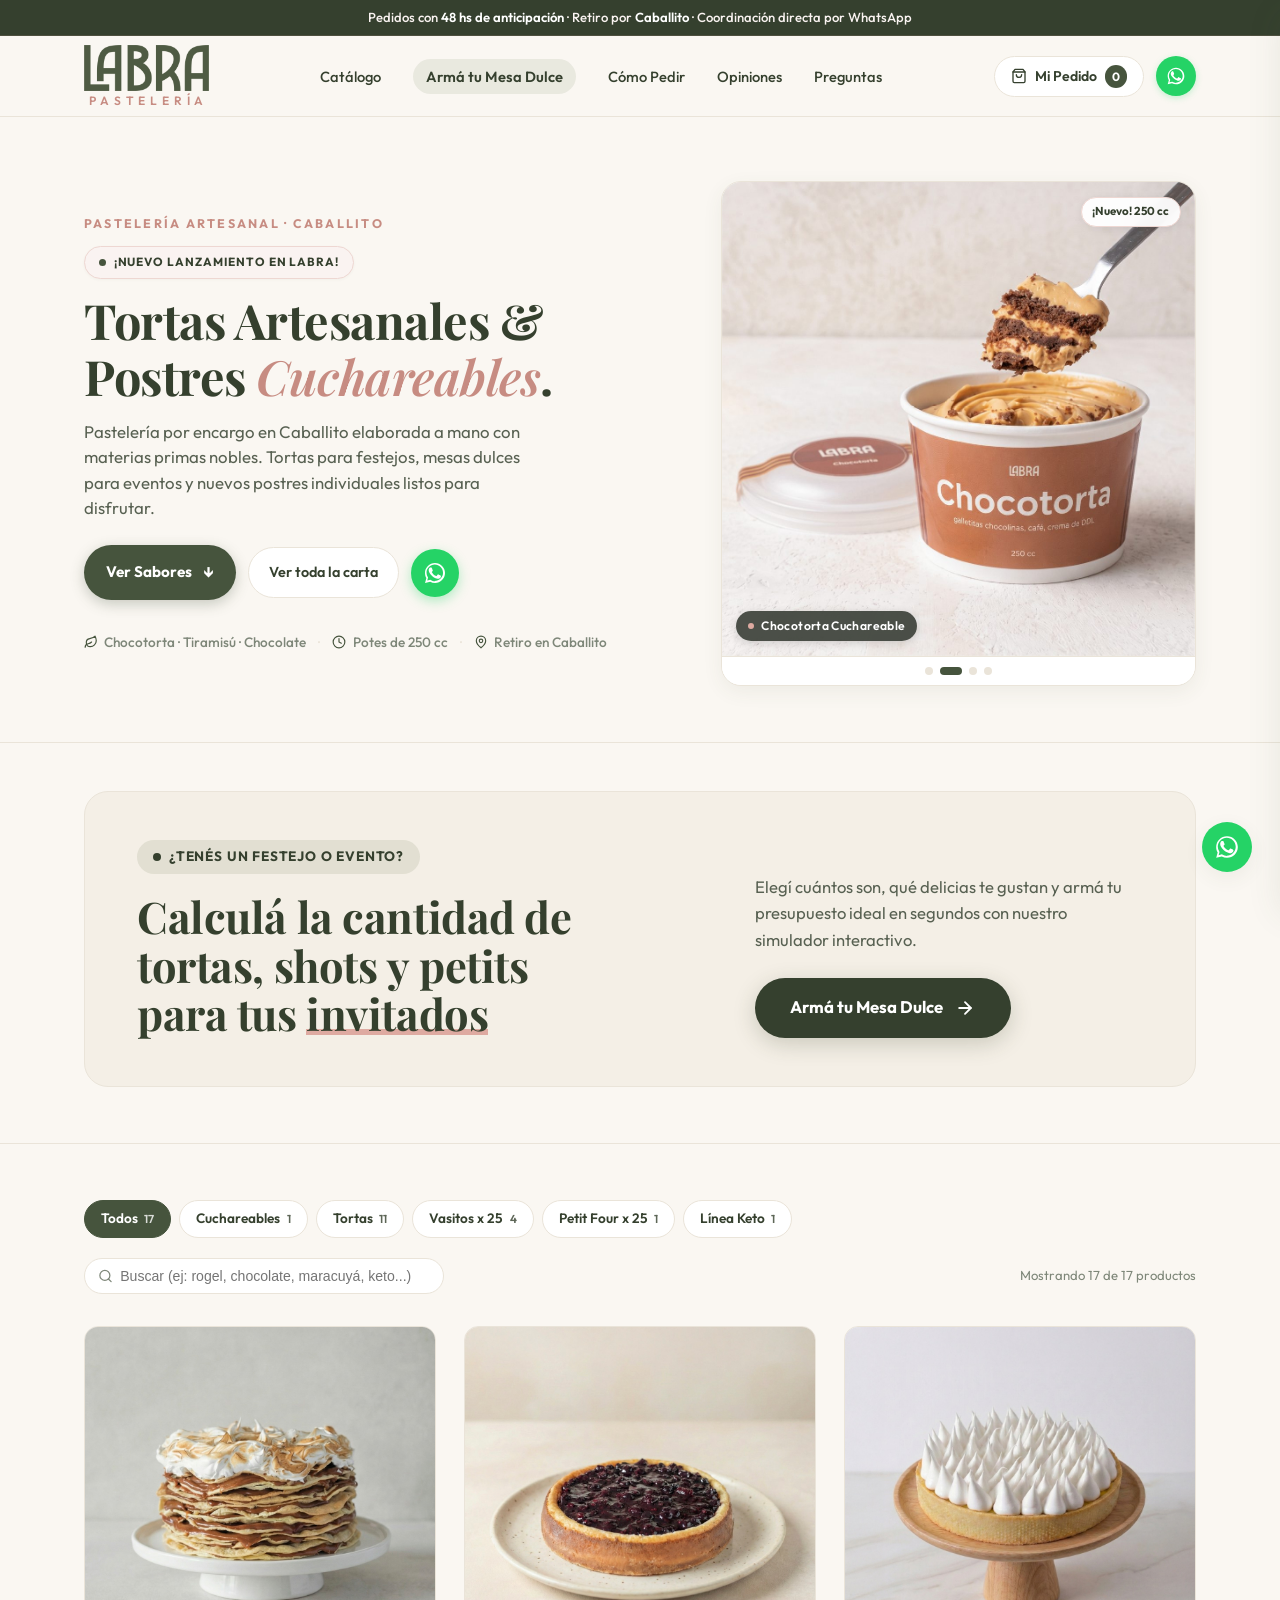
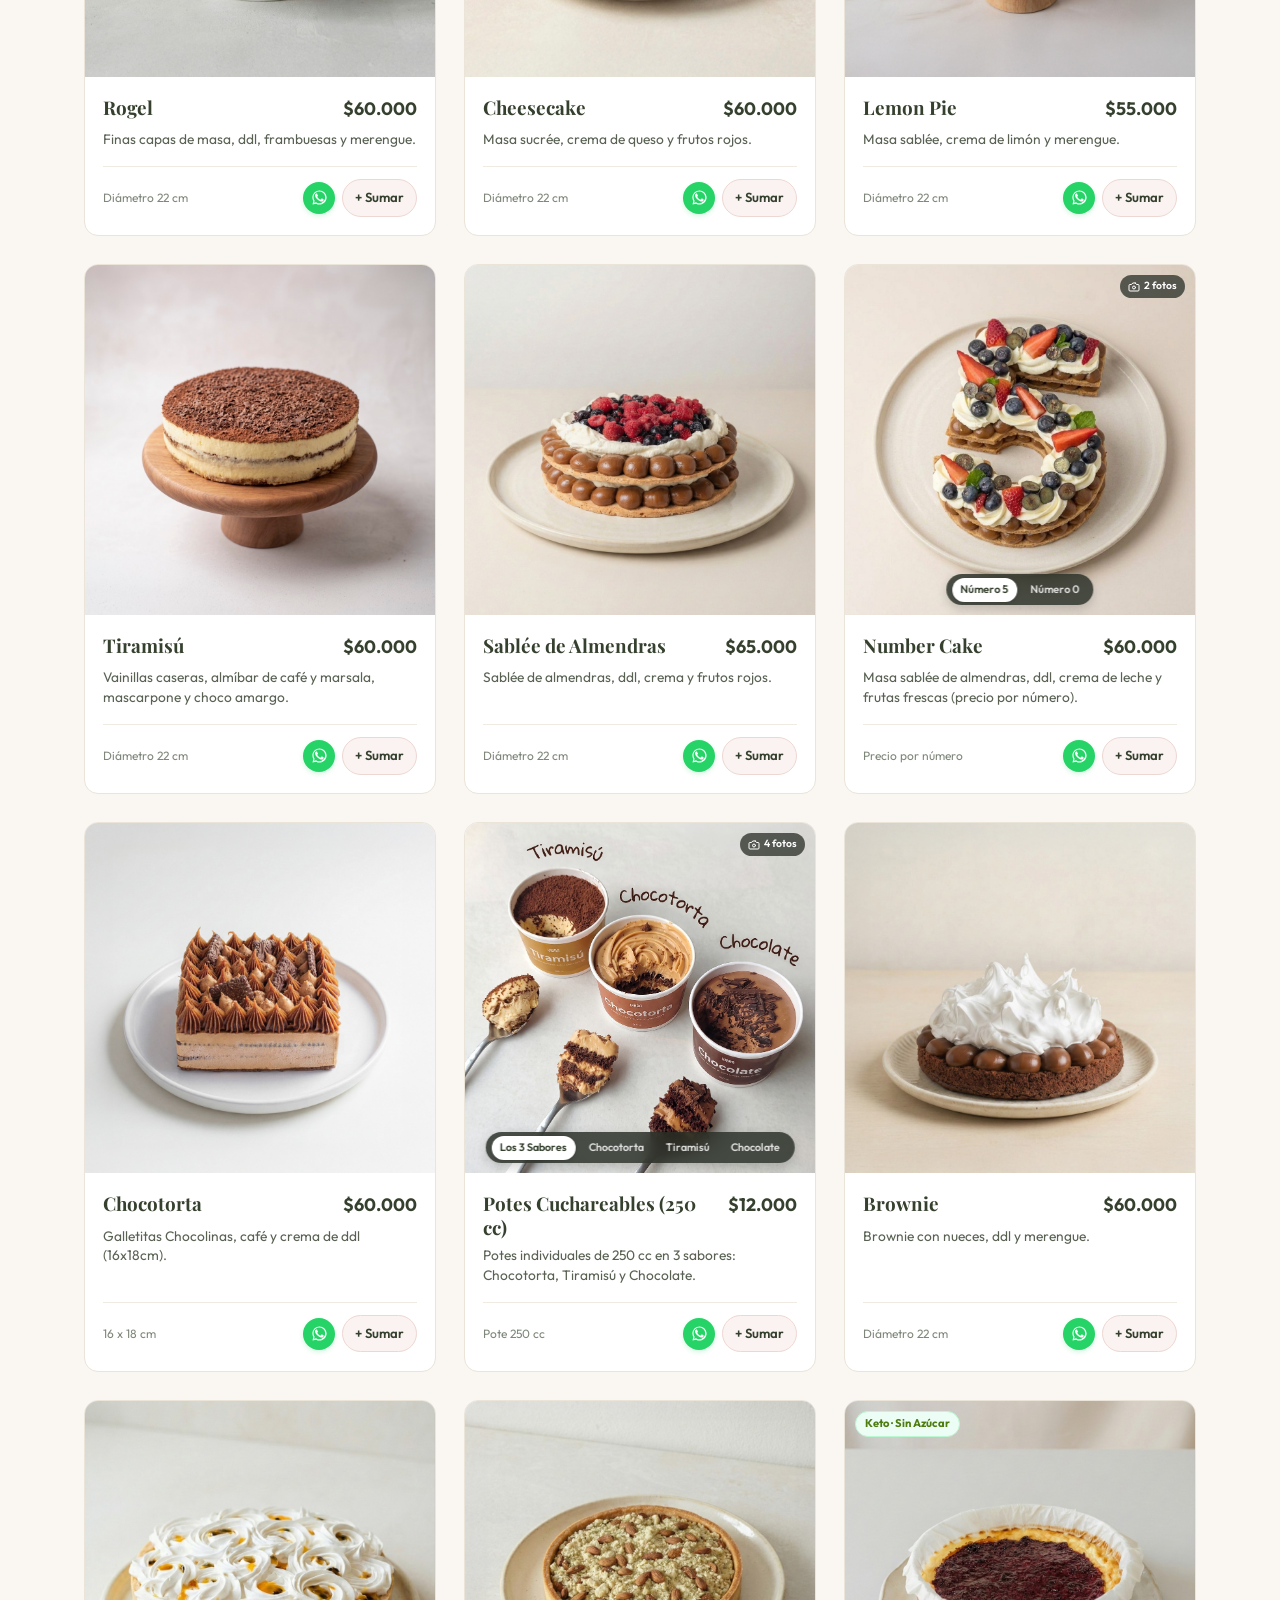
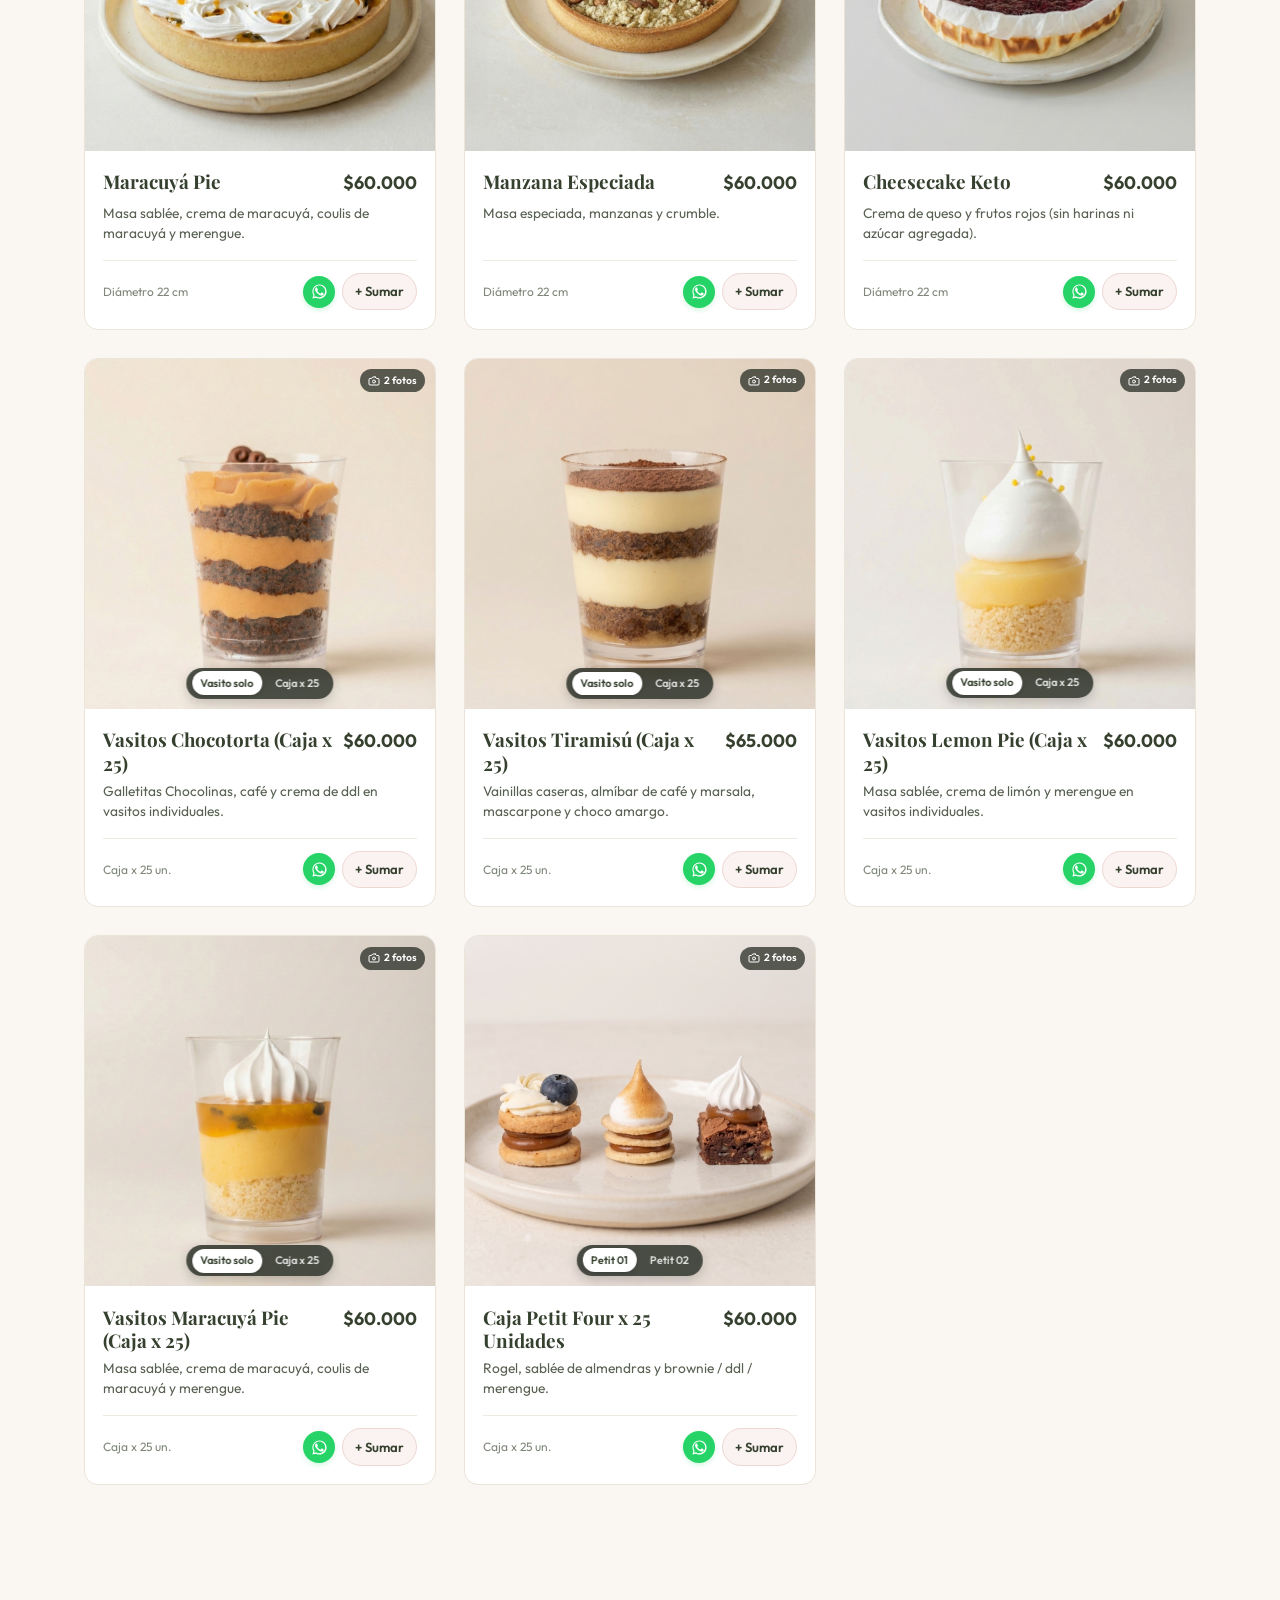
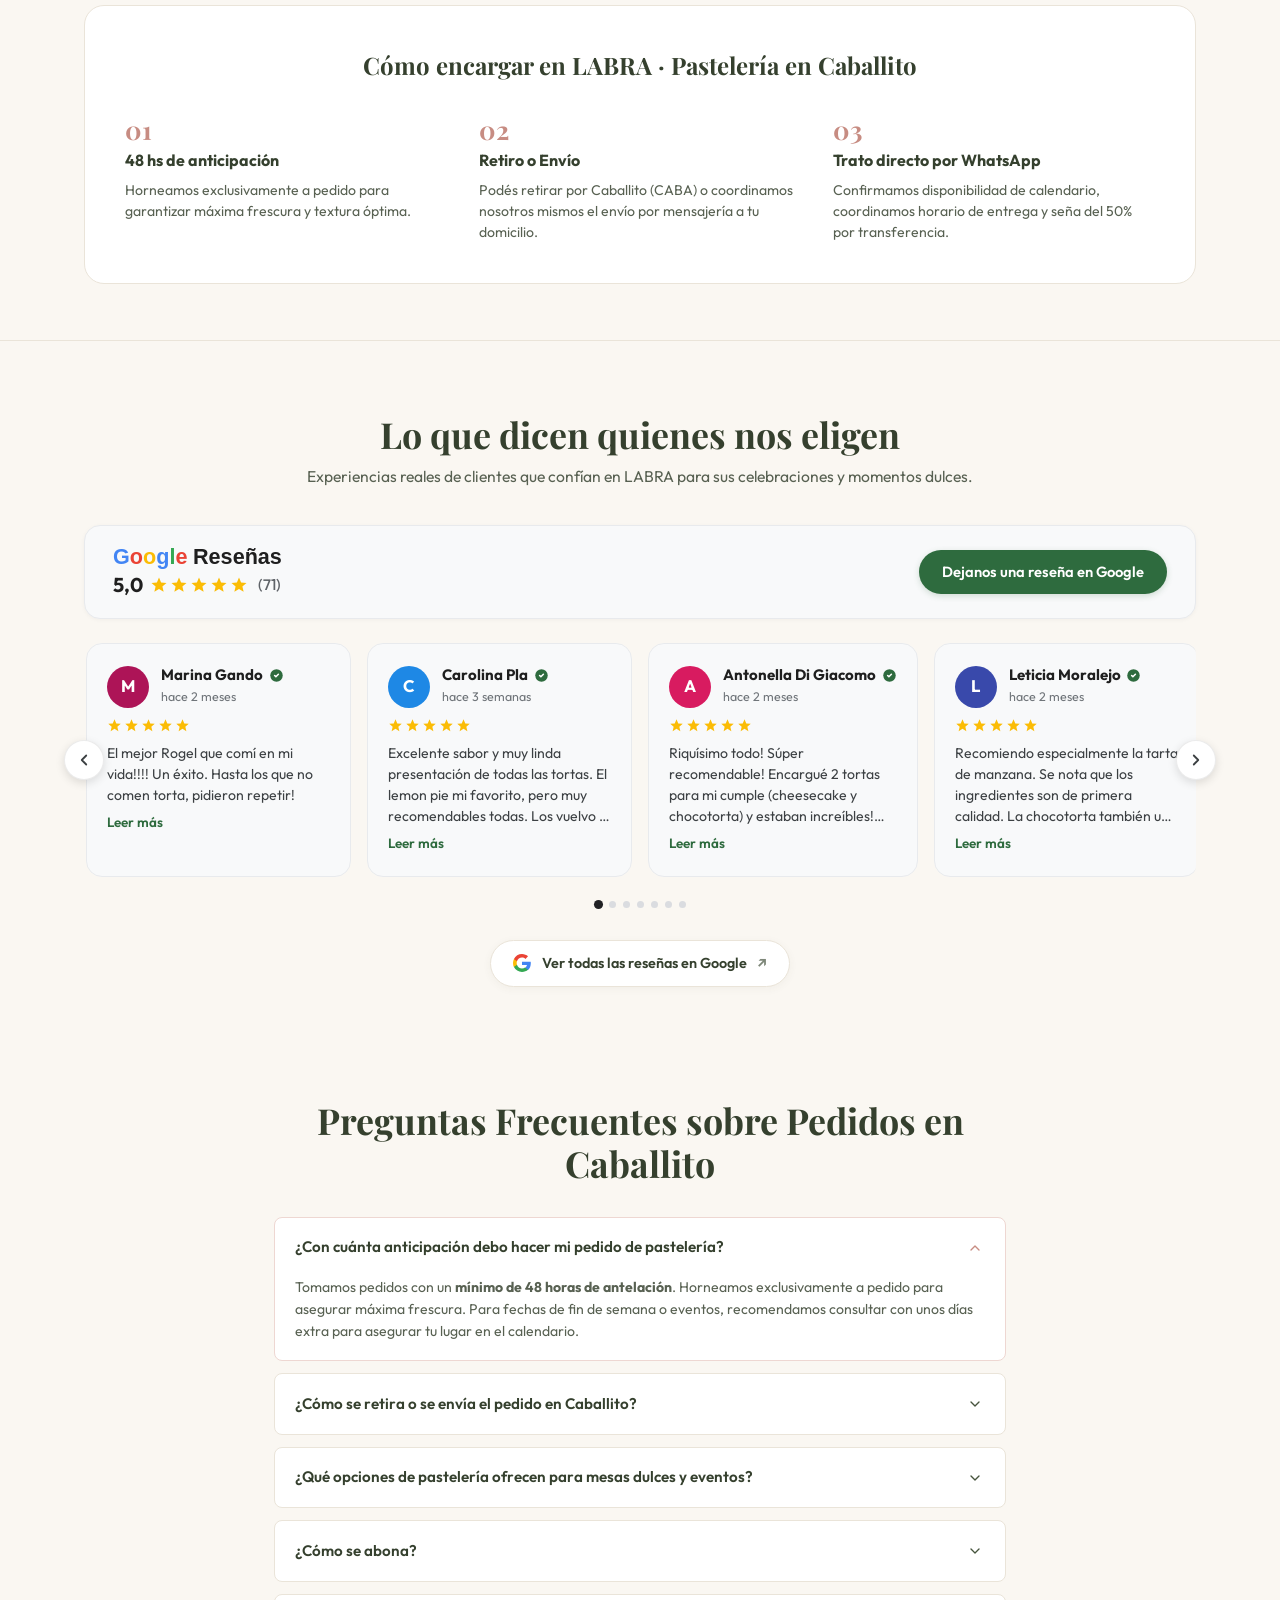
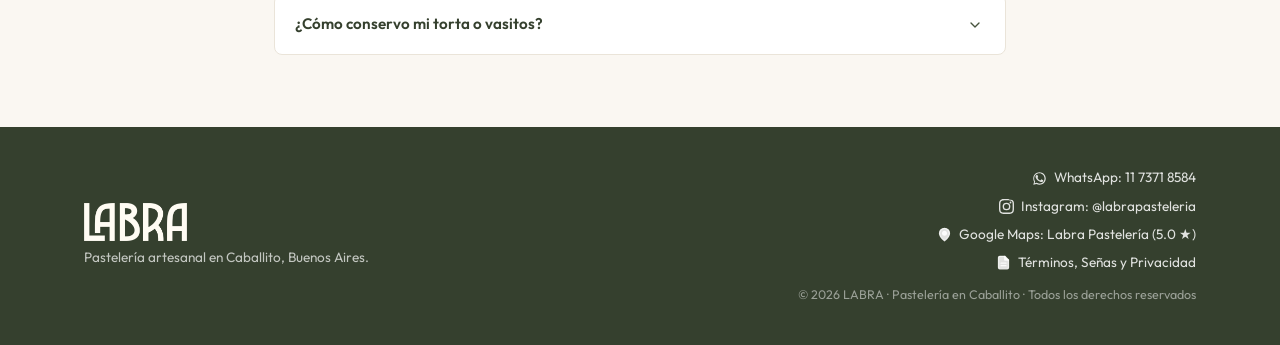
==== commit 13dbf0e0: "Banner Mesa Dulce: mismo cartel retocado (sin fotos), con efecto al aparecer Por pedido de Germán: s" ====
--- a/index.html
+++ b/index.html
@@ -650,27 +650,36 @@
     </section>
 
     <!-- ======================================================================
-         Banner "Armá tu Mesa Dulce": lleva al cotizador (mesa-dulce.html)
-         Banda oliva con fotos reales de la mesa: torta, vasitos y petit fours.
+         Banner Promocional Destacado: "Armá tu Mesa Dulce"
+         Entre la sección Hero y el Catálogo. Se anima una vez al aparecer.
          ====================================================================== -->
-    <section class="mesa-dulce-promo-strip" aria-labelledby="md-promo-title">
+    <section class="mesa-dulce-promo-strip" aria-label="Cotizador de Mesa Dulce para Eventos">
       <div class="container">
-        <a href="mesa-dulce.html" class="md-banner" data-md-banner title="Ir al cotizador de Mesa Dulce">
-          <div class="md-banner-copy">
-            <h2 class="md-banner-title" id="md-promo-title">Calculá la cantidad de tortas, shots y petits para tus <em>invitados</em></h2>
-            <p class="md-banner-lead">¿Tenés un festejo o evento? Elegí cuántos son, qué delicias te gustan y armá tu presupuesto ideal en segundos con nuestro simulador interactivo.</p>
-            <span class="md-banner-cta">
-              <span>Armá tu Mesa Dulce</span>
-              <svg viewBox="0 0 24 24" width="20" height="20" fill="none" stroke="currentColor" stroke-width="2.2" stroke-linecap="round" stroke-linejoin="round" aria-hidden="true"><path d="M5 12h14"/><path d="m12 5 7 7-7 7"/></svg>
-            </span>
-          </div>
-
-          <div class="md-banner-table" aria-hidden="true">
-            <div class="md-plate md-plate--torta"><img src="assets/images/products/torta-brownie.jpg" alt="" loading="lazy" width="1000" height="1000"></div>
-            <div class="md-plate"><img src="assets/images/products/vasitos-surtidos.jpg" alt="" loading="lazy" width="1000" height="1000"></div>
-            <div class="md-plate"><img src="assets/images/products/petit-four-bandeja.jpg" alt="" loading="lazy" width="1000" height="1250"></div>
-          </div>
-        </a>
+        <div class="event-promo-card" data-promo-reveal>
+          <div class="event-promo-main">
+            <div class="event-promo-badge">
+              <span class="event-promo-badge-dot" aria-hidden="true"></span>
+              <span>¿Tenés un festejo o evento?</span>
+            </div>
+
+            <h2 class="event-promo-title">
+              Calculá la cantidad de tortas, shots y petits para tus <span class="event-promo-mark">invitados</span>
+            </h2>
+          </div>
+
+          <div class="event-promo-side">
+            <p class="event-promo-subtitle">
+              Elegí cuántos son, qué delicias te gustan y armá tu presupuesto ideal en segundos con nuestro simulador interactivo.
+            </p>
+
+            <div class="event-promo-action">
+              <a href="mesa-dulce.html" class="btn-event-promo-cta" title="Ir a la página del cotizador de Mesa Dulce">
+                <span>Armá tu Mesa Dulce</span>
+                <svg viewBox="0 0 24 24" width="20" height="20" fill="none" stroke="currentColor" stroke-width="2.2" stroke-linecap="round" stroke-linejoin="round" aria-hidden="true"><path d="M5 12h14"/><path d="m12 5 7 7-7 7"/></svg>
+              </a>
+            </div>
+          </div>
+        </div>
       </div>
     </section>
 
--- a/assets/css/style.css
+++ b/assets/css/style.css
@@ -757,164 +757,159 @@
 }
 
 /* ==========================================================================
-   Banner "Armá tu Mesa Dulce" (entre Hero y Catálogo): lleva al cotizador
-   Banda oliva plana + fotos reales. Toda la tarjeta es el enlace.
+   Banner Destacado: "Armá tu Mesa Dulce" (Centrado entre Hero y Catálogo)
    ========================================================================== */
 .mesa-dulce-promo-strip {
-  padding: 3.5rem 0;
-}
-
-.md-banner {
+  padding: 3rem 0 3.5rem;
+  border-top: 1px solid var(--color-border);
+  border-bottom: 1px solid var(--color-border);
+}
+
+/* Fondo plano lino, texto a la izquierda y la acción a la derecha */
+.event-promo-card {
   display: grid;
-  grid-template-columns: minmax(0, 1fr) minmax(0, 1.05fr);
-  gap: 3rem;
-  align-items: center;
-  padding: 2.75rem 2.75rem 2.75rem 3.25rem;
+  grid-template-columns: minmax(0, 1.45fr) minmax(0, 1fr);
+  gap: 2.5rem 3.5rem;
+  align-items: end;
+  background: #F4EFE6;
+  border: 1px solid var(--color-border);
+  border-radius: 24px;
+  padding: 3rem 3.25rem;
+  text-align: left;
+}
+
+.event-promo-badge {
+  display: inline-flex;
+  align-items: center;
+  gap: 0.5rem;
+  font-size: 0.85rem;
+  font-weight: 700;
+  text-transform: uppercase;
+  letter-spacing: 0.06em;
+  color: var(--color-olive-dark);
+  background: rgba(114, 131, 89, 0.14);
+  padding: 0.38rem 1rem;
+  border-radius: var(--radius-full);
+  margin-bottom: 1.1rem;
+}
+
+.event-promo-badge-dot {
+  width: 8px;
+  height: 8px;
+  border-radius: 50%;
   background: var(--color-olive-dark);
-  border-radius: 24px;
-  color: #FAF7F2;
+  display: inline-block;
+}
+
+.event-promo-title {
+  font-family: var(--font-serif);
+  font-size: clamp(1.9rem, 3.4vw, 2.75rem);
+  font-weight: 700;
+  color: var(--color-olive-dark);
+  line-height: 1.12;
+  letter-spacing: -0.01em;
+  text-wrap: balance;
+}
+
+/* "invitados" con un trazo rosa que se dibuja al aparecer */
+.event-promo-mark {
+  white-space: nowrap;
+  background-image: linear-gradient(var(--color-rose), var(--color-rose));
+  background-repeat: no-repeat;
+  background-position: 0 92%;
+  background-size: 100% 0.14em;
+}
+
+.event-promo-subtitle {
+  font-size: 1.04rem;
+  color: var(--color-text-secondary);
+  line-height: 1.6;
+  margin-bottom: 1.5rem;
+}
+
+.event-promo-action {
+  margin-bottom: 0;
+}
+
+.btn-event-promo-cta {
+  display: inline-flex;
+  align-items: center;
+  gap: 0.75rem;
+  padding: 1.05rem 2.2rem;
+  background: var(--color-olive-dark);
+  color: #FFFFFF !important;
+  border-radius: var(--radius-full);
+  font-size: 1.05rem;
+  font-weight: 700;
   text-decoration: none;
-  overflow: hidden;
-  transition: transform 220ms cubic-bezier(0.23, 1, 0.32, 1), box-shadow 220ms cubic-bezier(0.23, 1, 0.32, 1);
-}
-
-.md-banner:focus-visible {
-  outline: 3px solid var(--color-rose);
-  outline-offset: 4px;
-}
-
-.md-banner-title {
-  font-family: var(--font-serif);
-  font-size: clamp(1.8rem, 2.8vw, 2.4rem);
-  font-weight: 700;
-  line-height: 1.15;
-  letter-spacing: -0.01em;
-  color: #FAF7F2;
-  text-wrap: balance;
-  margin-bottom: 1rem;
-}
-
-.md-banner-title em {
-  font-style: italic;
-  font-weight: 600;
-  color: #F6EAE7;
-}
-
-.md-banner-lead {
-  font-size: 1.02rem;
-  line-height: 1.6;
-  color: #D9DFD2;
-  max-width: 42ch;
-  margin-bottom: 1.9rem;
-}
-
-.md-banner-cta {
-  display: inline-flex;
-  align-items: center;
-  gap: 0.6rem;
-  min-height: 52px;
-  padding: 0.9rem 1.7rem;
-  background: #FAF7F2;
-  color: var(--color-olive-dark);
-  border-radius: var(--radius-full);
-  font-size: 1rem;
-  font-weight: 600;
-  transition: background-color 160ms ease, transform 120ms ease-out;
-}
-
-.md-banner-cta svg {
+  box-shadow: 0 6px 22px rgba(58, 70, 43, 0.22);
+  transition: background-color 160ms ease, box-shadow 200ms ease, transform 160ms cubic-bezier(0.23, 1, 0.32, 1);
+}
+
+.btn-event-promo-cta:active {
+  transform: scale(0.97);
+}
+
+.btn-event-promo-cta svg {
   transition: transform 220ms cubic-bezier(0.23, 1, 0.32, 1);
 }
 
-.md-banner:active .md-banner-cta {
-  transform: scale(0.97);
-}
-
-/* La mesa: tres fotos reales */
-.md-banner-table {
-  display: grid;
-  grid-template-columns: 1.3fr 1fr;
-  grid-template-rows: 1fr 1fr;
-  gap: 0.75rem;
-  aspect-ratio: 1.2 / 1;
-}
-
-.md-plate {
-  overflow: hidden;
-  border-radius: var(--radius-md);
-  background: #4A5741;
-}
-
-.md-plate--torta {
-  grid-row: 1 / span 2;
-}
-
-.md-plate img {
-  width: 100%;
-  height: 100%;
-  object-fit: cover;
-  display: block;
-  transition: transform 600ms cubic-bezier(0.23, 1, 0.32, 1);
-}
-
 @media (hover: hover) and (pointer: fine) {
-  .md-banner:hover {
+  .btn-event-promo-cta:hover {
+    background: #343E26;
     transform: translateY(-2px);
-    box-shadow: 0 14px 32px rgba(70, 84, 61, 0.18);
-  }
-  .md-banner:hover .md-banner-cta {
-    background: #FFFFFF;
-  }
-  .md-banner:hover .md-banner-cta svg {
+    box-shadow: 0 8px 26px rgba(58, 70, 43, 0.3);
+  }
+  .btn-event-promo-cta:hover svg {
     transform: translateX(4px);
   }
-  .md-banner:hover .md-plate img {
-    transform: scale(1.04);
-  }
-  .md-banner:hover .md-plate:nth-child(2) img { transition-delay: 40ms; }
-  .md-banner:hover .md-plate:nth-child(3) img { transition-delay: 80ms; }
-}
-
-/* Las fotos se "revelan" como una copia en papel, una sola vez al llegar */
-.md-banner.is-armed .md-plate img {
-  filter: grayscale(1) contrast(0.75) brightness(1.1);
-  opacity: 0.5;
-}
-
-.md-banner.is-developed .md-plate img {
-  transition: filter 1.4s cubic-bezier(0.22, 1, 0.36, 1), opacity 1.1s ease, transform 600ms cubic-bezier(0.23, 1, 0.32, 1);
-}
-
-.md-banner.is-developed .md-plate:nth-child(2) img { transition-delay: 140ms, 140ms, 0ms; }
-.md-banner.is-developed .md-plate:nth-child(3) img { transition-delay: 280ms, 280ms, 0ms; }
-
-@media (prefers-reduced-motion: reduce) {
-  .md-banner,
-  .md-banner-cta,
-  .md-banner-cta svg,
-  .md-plate img {
-    transition: none;
-  }
-  .md-banner.is-armed .md-plate img {
-    filter: none;
-    opacity: 1;
-  }
+}
+
+/* --- Efecto al aparecer (una sola vez). Sin JS o con "reducir movimiento" se ve todo quieto --- */
+.event-promo-card.is-armed .event-promo-badge,
+.event-promo-card.is-armed .event-promo-side {
+  opacity: 0;
+  transform: translateY(12px);
+}
+
+.event-promo-card.is-armed .promo-word {
+  opacity: 0;
+  transform: translateY(0.45em);
+}
+
+.event-promo-card.is-armed .event-promo-mark {
+  background-size: 0% 0.14em;
+}
+
+.promo-word {
+  display: inline-block;
+}
+
+.event-promo-card.is-playing .event-promo-badge,
+.event-promo-card.is-playing .event-promo-side,
+.event-promo-card.is-playing .promo-word {
+  opacity: 1;
+  transform: none;
+  transition: opacity 500ms ease, transform 650ms cubic-bezier(0.23, 1, 0.32, 1);
+  transition-delay: var(--d, 0ms);
+}
+
+.event-promo-card.is-playing .event-promo-mark {
+  background-size: 100% 0.14em;
+  transition:
+    opacity 500ms ease var(--d, 0ms),
+    transform 650ms cubic-bezier(0.23, 1, 0.32, 1) var(--d, 0ms),
+    background-size 700ms cubic-bezier(0.77, 0, 0.175, 1) var(--d-mark, 600ms);
 }
 
 @media (max-width: 900px) {
-  .md-banner {
+  .event-promo-card {
     grid-template-columns: 1fr;
-    gap: 1.75rem;
-    padding: 1.25rem 1.25rem 1.75rem;
-  }
-  .md-banner-table {
-    order: -1;
-  }
-  .md-banner-copy {
-    padding: 0 0.5rem;
-  }
-  .md-banner-lead {
-    max-width: none;
+    gap: 1.25rem;
+    padding: 2.25rem 2rem;
+  }
+  .event-promo-subtitle {
+    max-width: 52ch;
   }
 }
 
@@ -922,21 +917,28 @@
   .mesa-dulce-promo-strip {
     padding: 2rem 0 2.5rem;
   }
-  .md-banner {
+  .event-promo-card {
+    padding: 1.9rem 1.35rem;
     border-radius: 20px;
   }
-  .md-banner-table {
-    gap: 0.5rem;
-  }
-  .md-banner-title {
-    font-size: 1.6rem;
-  }
-  .md-banner-cta {
-    display: flex;
+  .event-promo-badge {
+    font-size: 0.75rem;
+    padding: 0.34rem 0.85rem;
+  }
+  .event-promo-title {
+    font-size: 1.75rem;
+  }
+  .event-promo-subtitle {
+    font-size: 0.98rem;
+    margin-bottom: 1.25rem;
+  }
+  .btn-event-promo-cta {
+    width: 100%;
     justify-content: center;
-  }
-}
-
+    padding: 0.95rem 1.25rem;
+    font-size: 1rem;
+  }
+}
 
 /* Toolbar de Filtros */
 .catalog-toolbar {
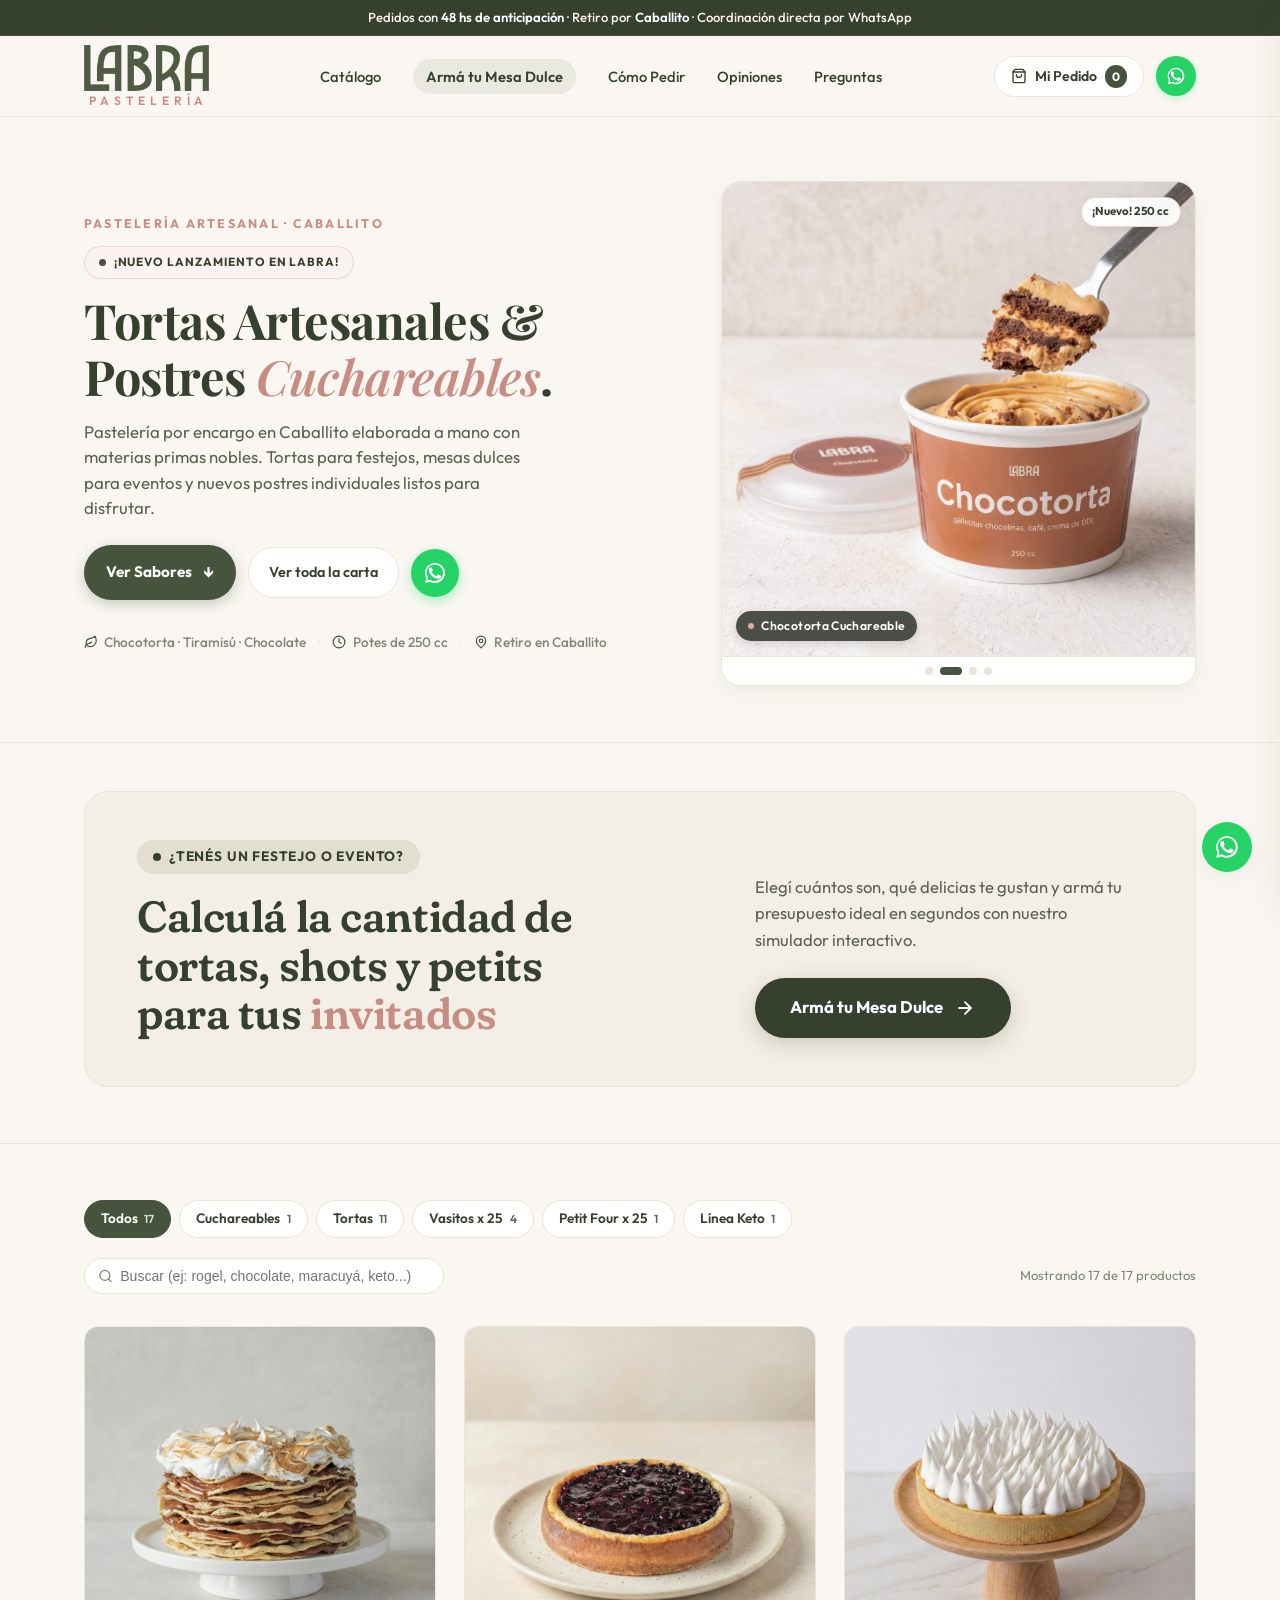
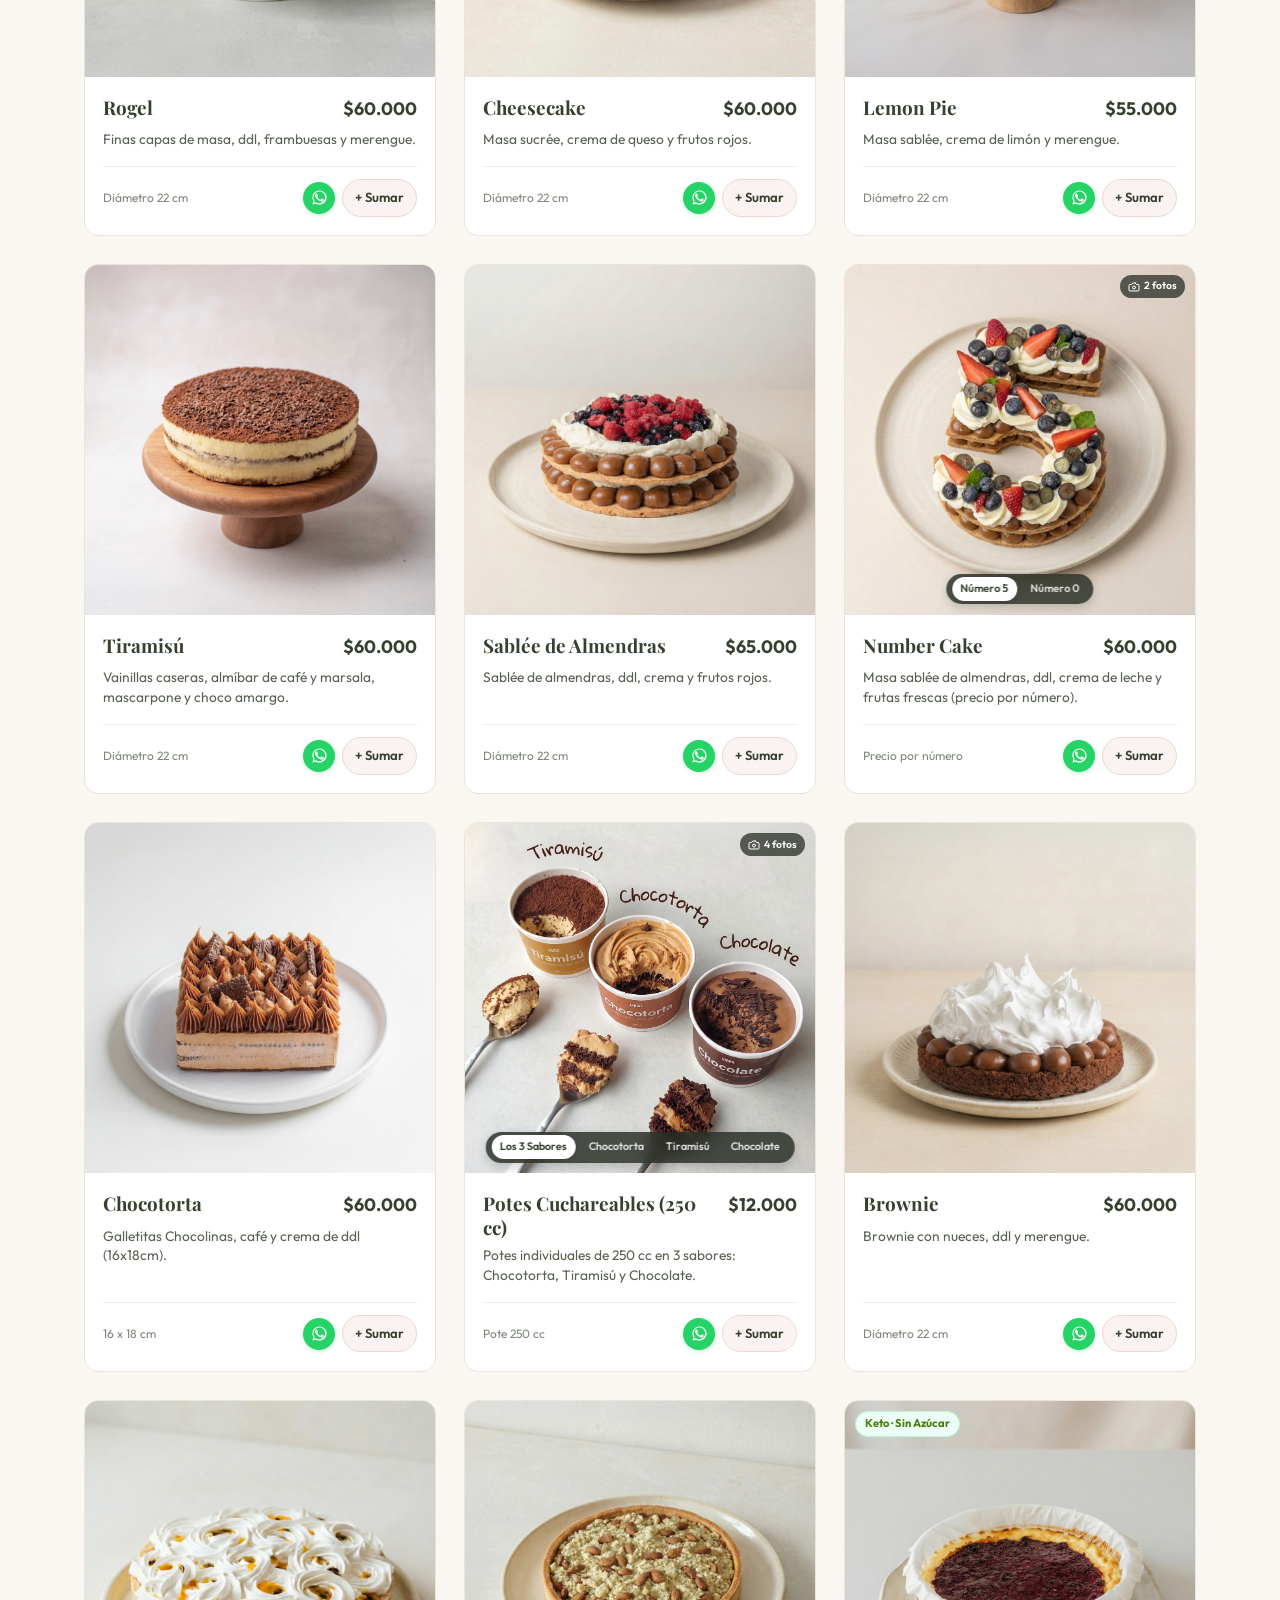
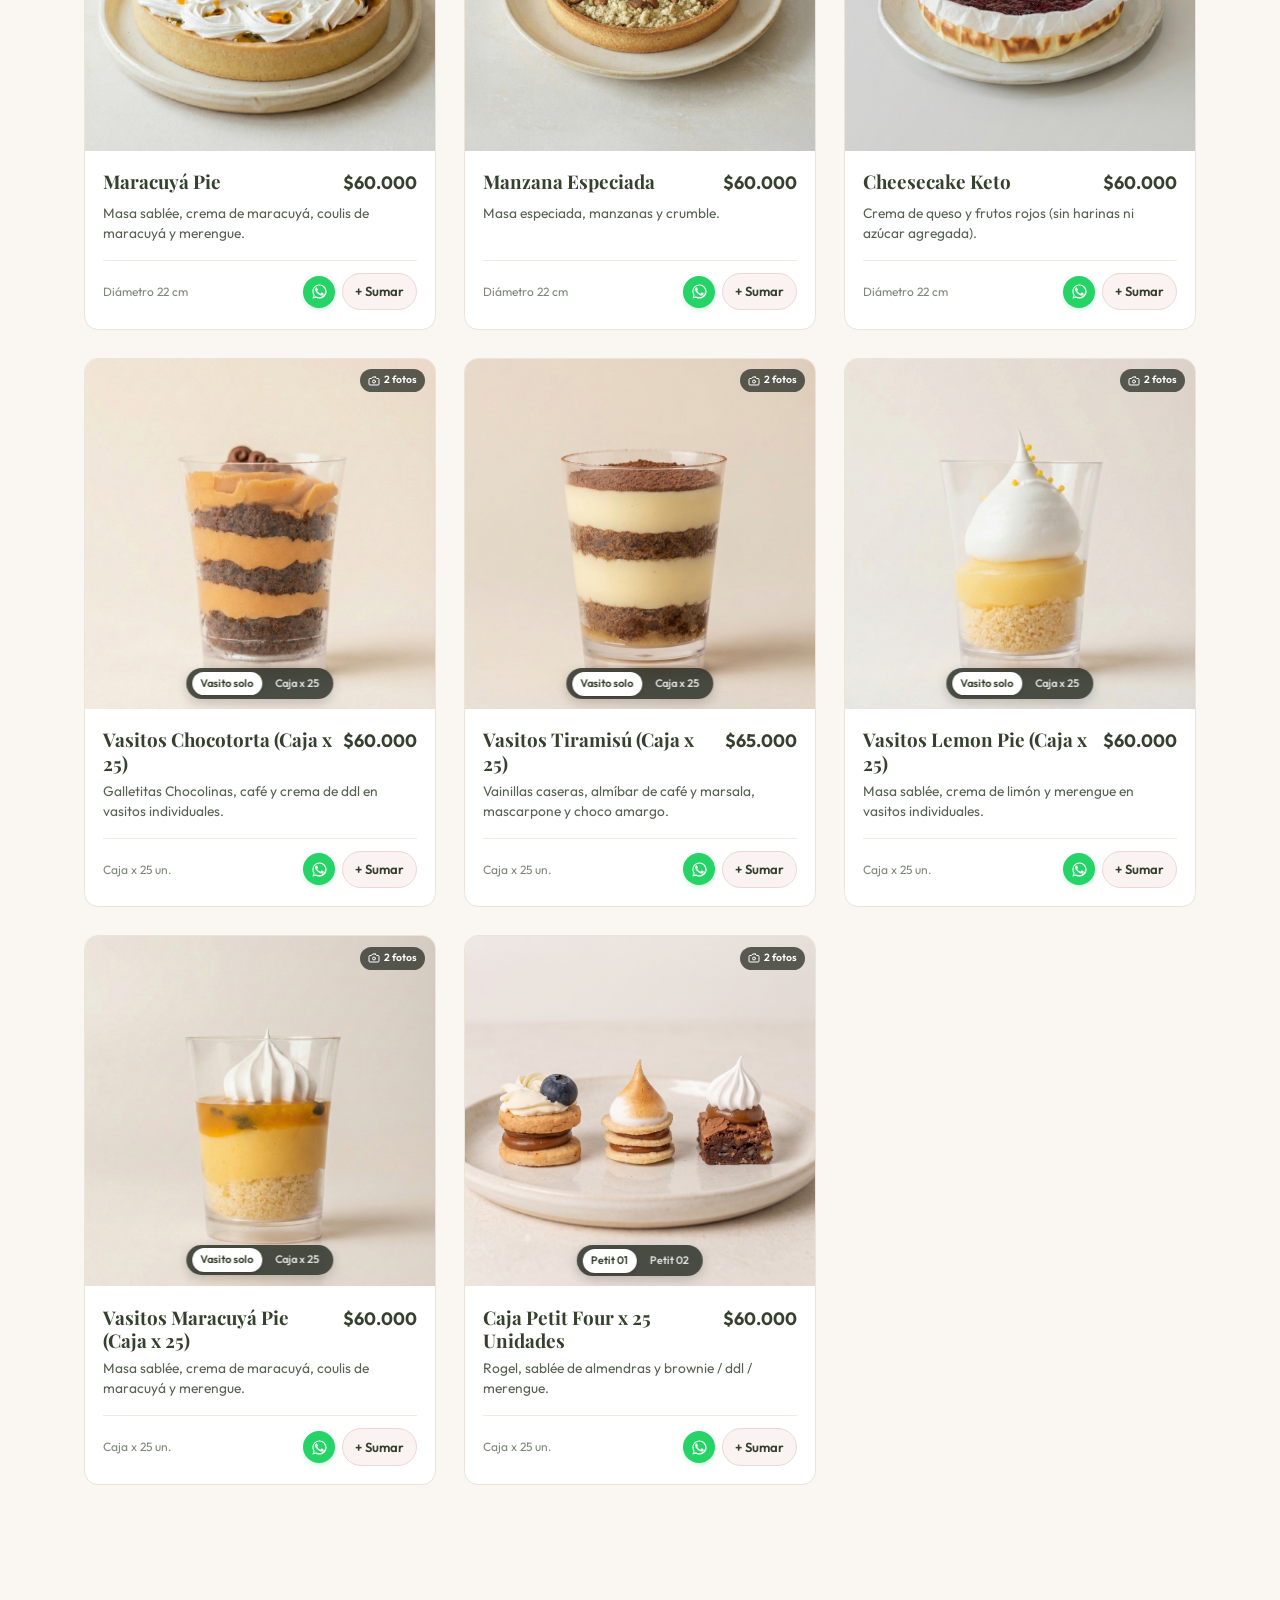
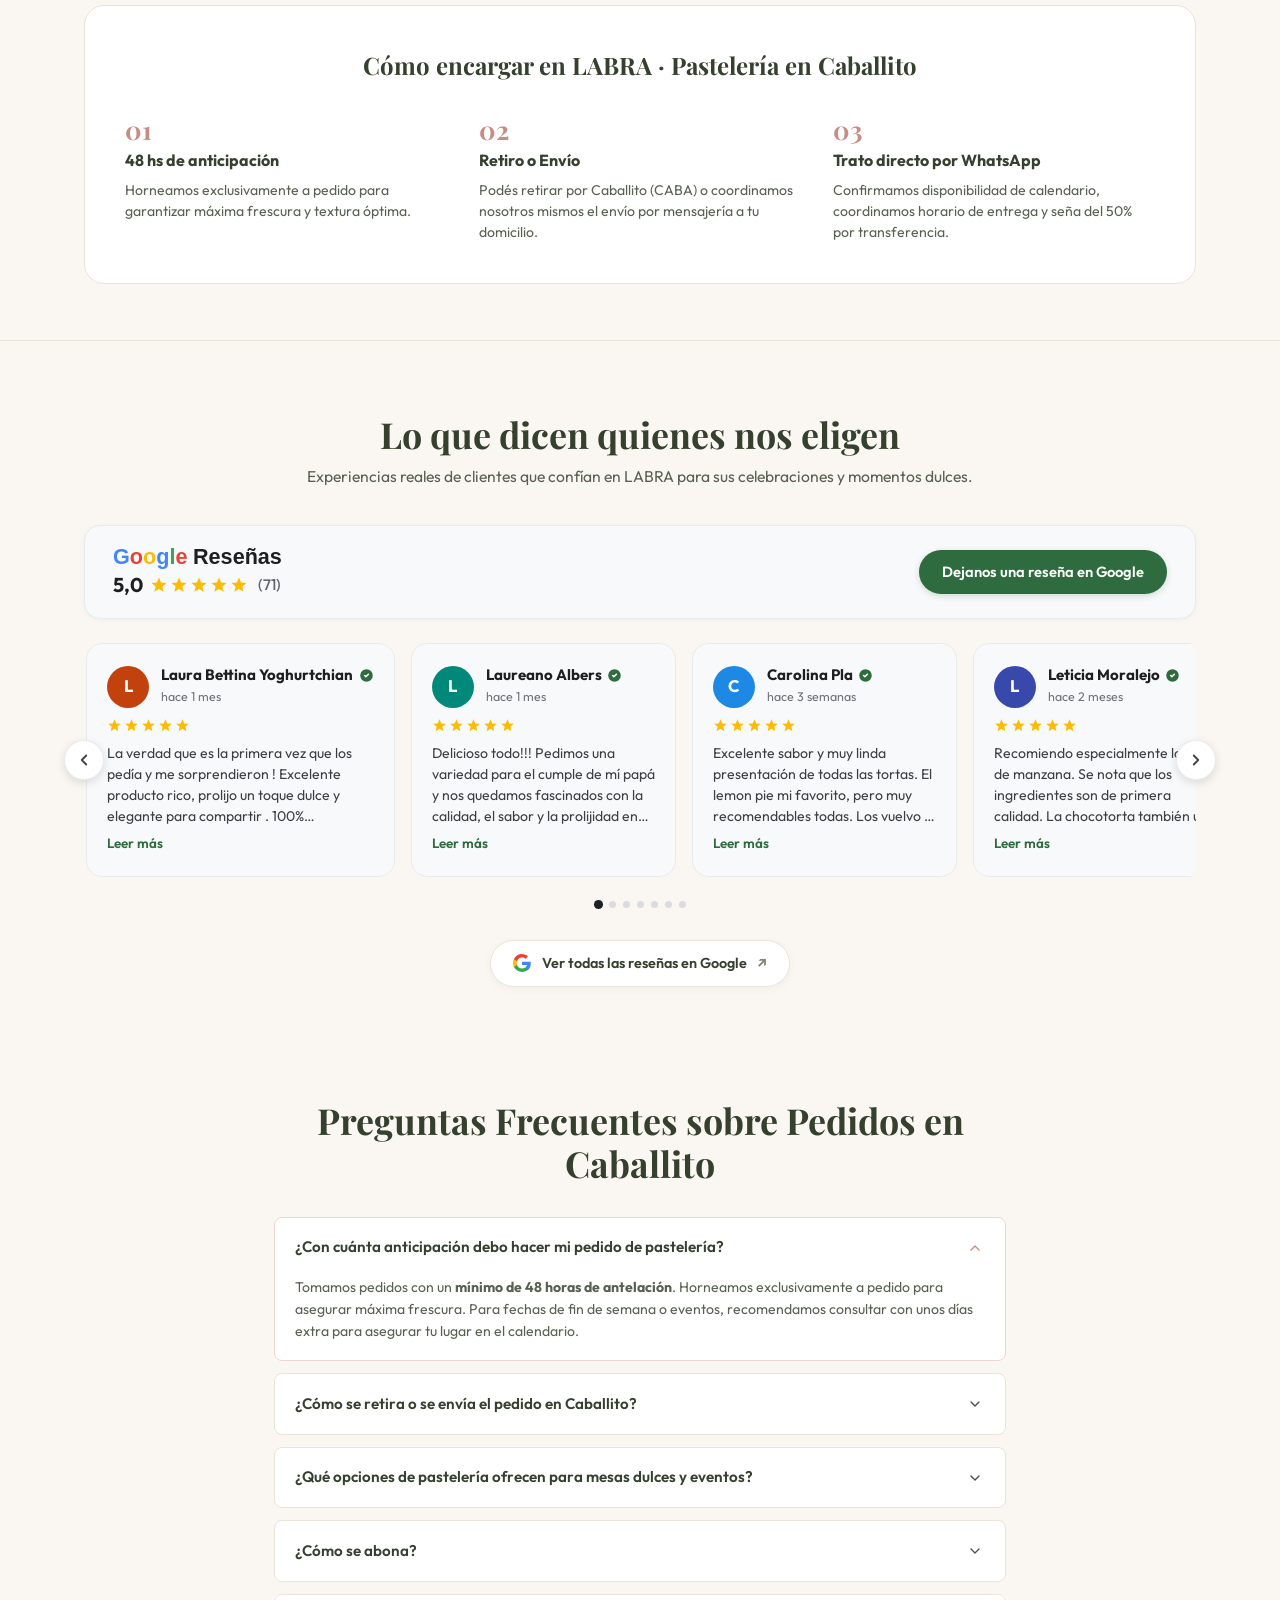
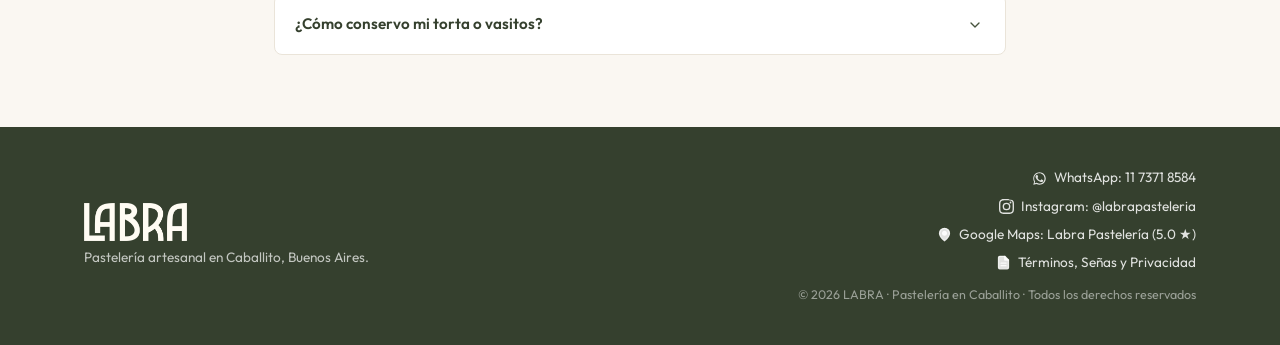
==== commit 8a4dd017: "Banner Mesa Dulce: título en Fraunces y "invitados" en rosa, sin subrayado - El título del cartel pa" ====
--- a/index.html
+++ b/index.html
@@ -83,7 +83,7 @@
   <link rel="preconnect" href="https://fonts.googleapis.com">
   <link rel="preconnect" href="https://fonts.gstatic.com" crossorigin>
   <link rel="preload" as="image" href="assets/images/products/torta-rogel.jpg" fetchpriority="high">
-  <link rel="stylesheet" href="https://fonts.googleapis.com/css2?family=Outfit:wght@300;400;500;600;700&family=Playfair+Display:ital,wght@0,500;0,600;0,700;1,400;1,600&display=swap">
+  <link rel="stylesheet" href="https://fonts.googleapis.com/css2?family=Outfit:wght@300;400;500;600;700&family=Playfair+Display:ital,wght@0,500;0,600;0,700;1,400;1,600&family=Fraunces:opsz,wght,SOFT@9..144,600,100&display=swap">
   
   <!-- Estilos -->
   <link rel="stylesheet" href="assets/css/style.css">
--- a/assets/css/style.css
+++ b/assets/css/style.css
@@ -802,22 +802,21 @@
 }
 
 .event-promo-title {
-  font-family: var(--font-serif);
+  font-family: 'Fraunces', var(--font-serif);
+  font-variation-settings: 'SOFT' 100;
+  font-optical-sizing: auto;
   font-size: clamp(1.9rem, 3.4vw, 2.75rem);
-  font-weight: 700;
+  font-weight: 600;
   color: var(--color-olive-dark);
   line-height: 1.12;
   letter-spacing: -0.01em;
   text-wrap: balance;
 }
 
-/* "invitados" con un trazo rosa que se dibuja al aparecer */
+/* "invitados" en rosa (al aparecer pasa de oliva a rosa) */
 .event-promo-mark {
   white-space: nowrap;
-  background-image: linear-gradient(var(--color-rose), var(--color-rose));
-  background-repeat: no-repeat;
-  background-position: 0 92%;
-  background-size: 100% 0.14em;
+  color: var(--color-rose-deep);
 }
 
 .event-promo-subtitle {
@@ -878,7 +877,7 @@
 }
 
 .event-promo-card.is-armed .event-promo-mark {
-  background-size: 0% 0.14em;
+  color: var(--color-olive-dark);
 }
 
 .promo-word {
@@ -895,11 +894,10 @@
 }
 
 .event-promo-card.is-playing .event-promo-mark {
-  background-size: 100% 0.14em;
   transition:
     opacity 500ms ease var(--d, 0ms),
     transform 650ms cubic-bezier(0.23, 1, 0.32, 1) var(--d, 0ms),
-    background-size 700ms cubic-bezier(0.77, 0, 0.175, 1) var(--d-mark, 600ms);
+    color 600ms ease var(--d-mark, 600ms);
 }
 
 @media (max-width: 900px) {
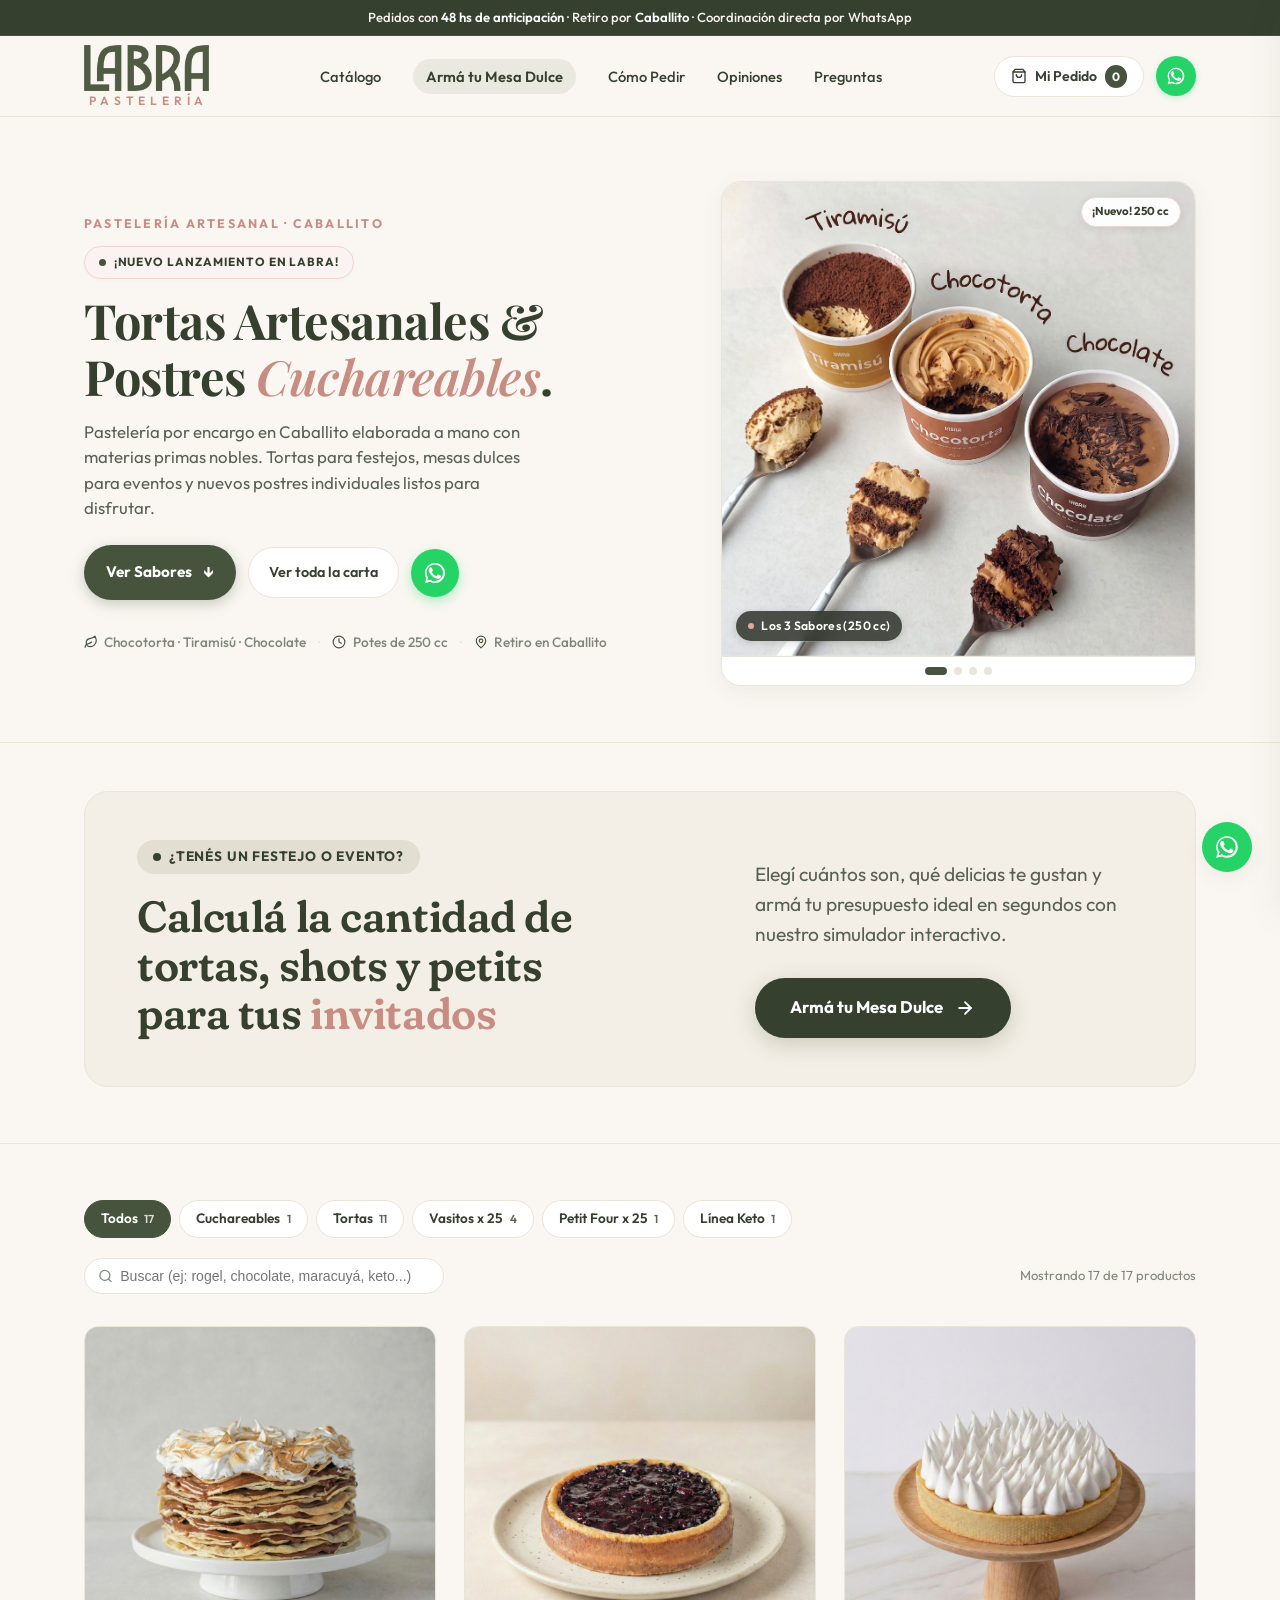
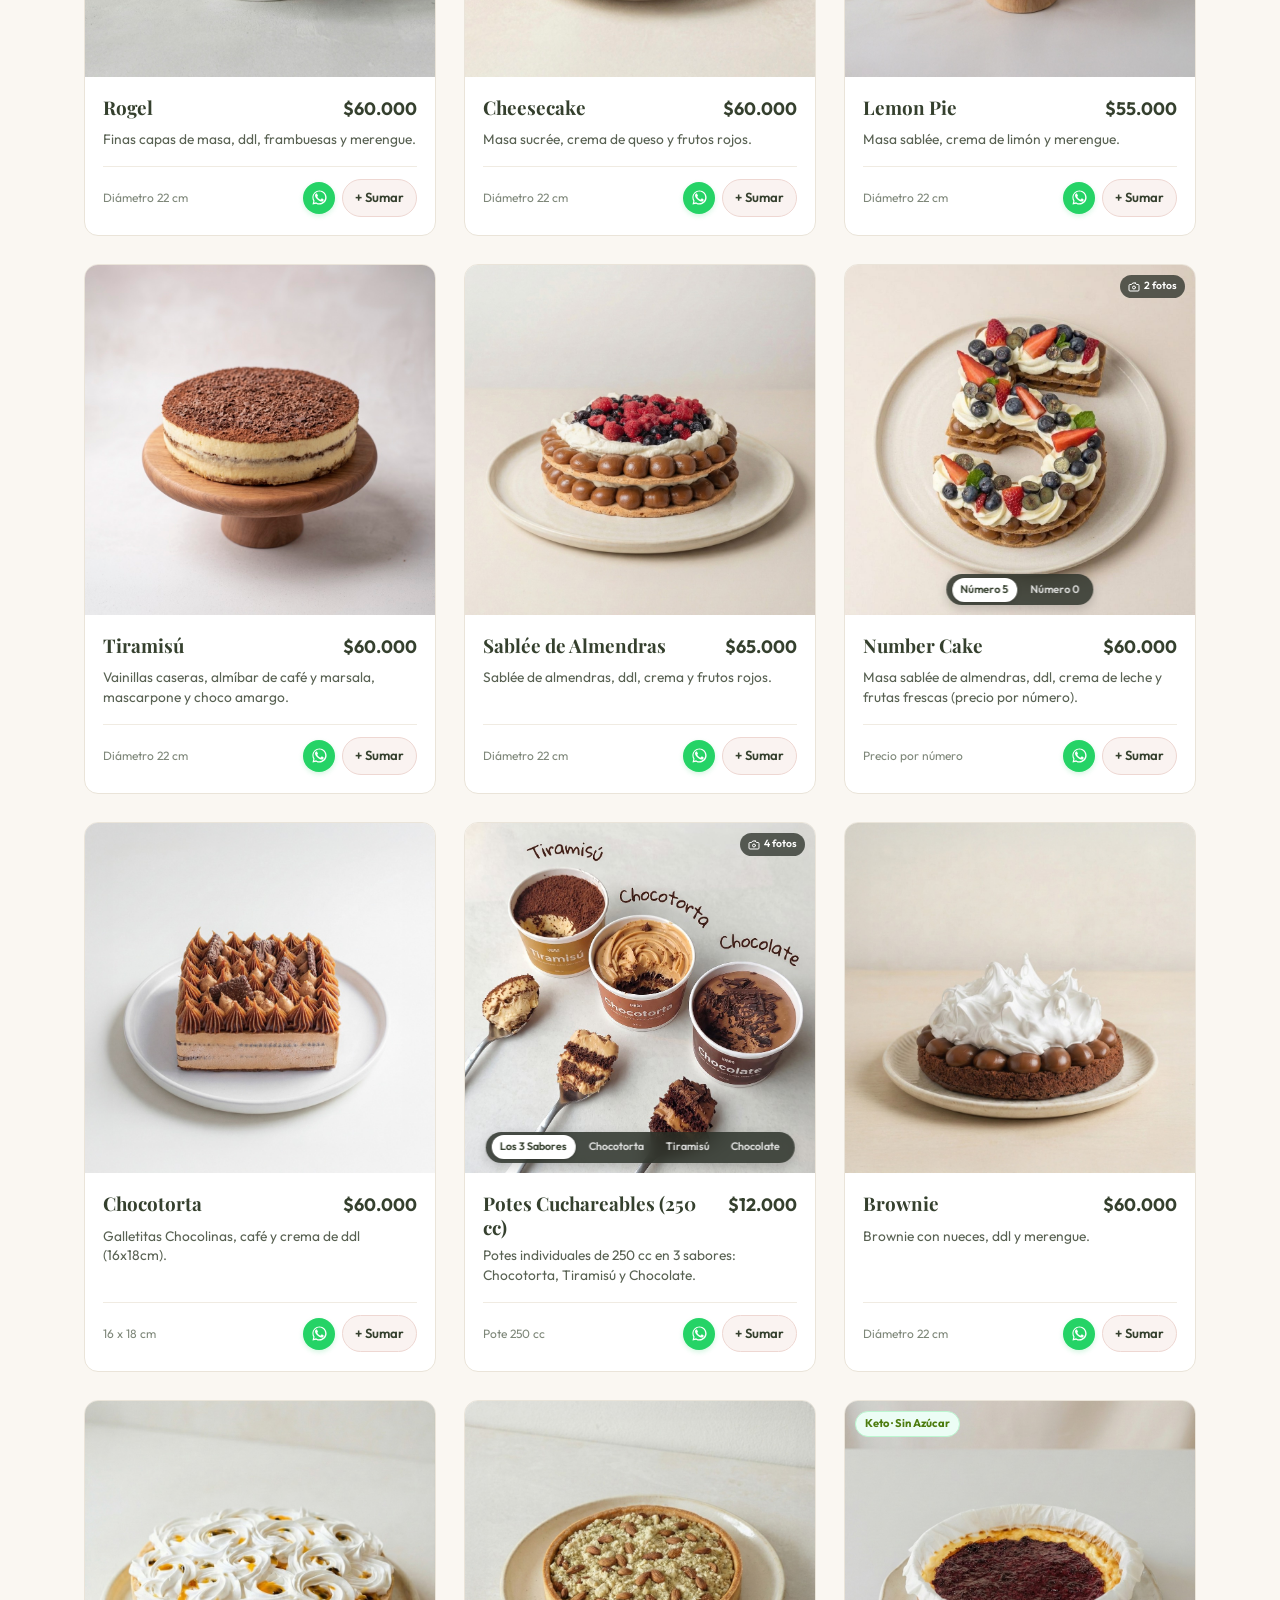
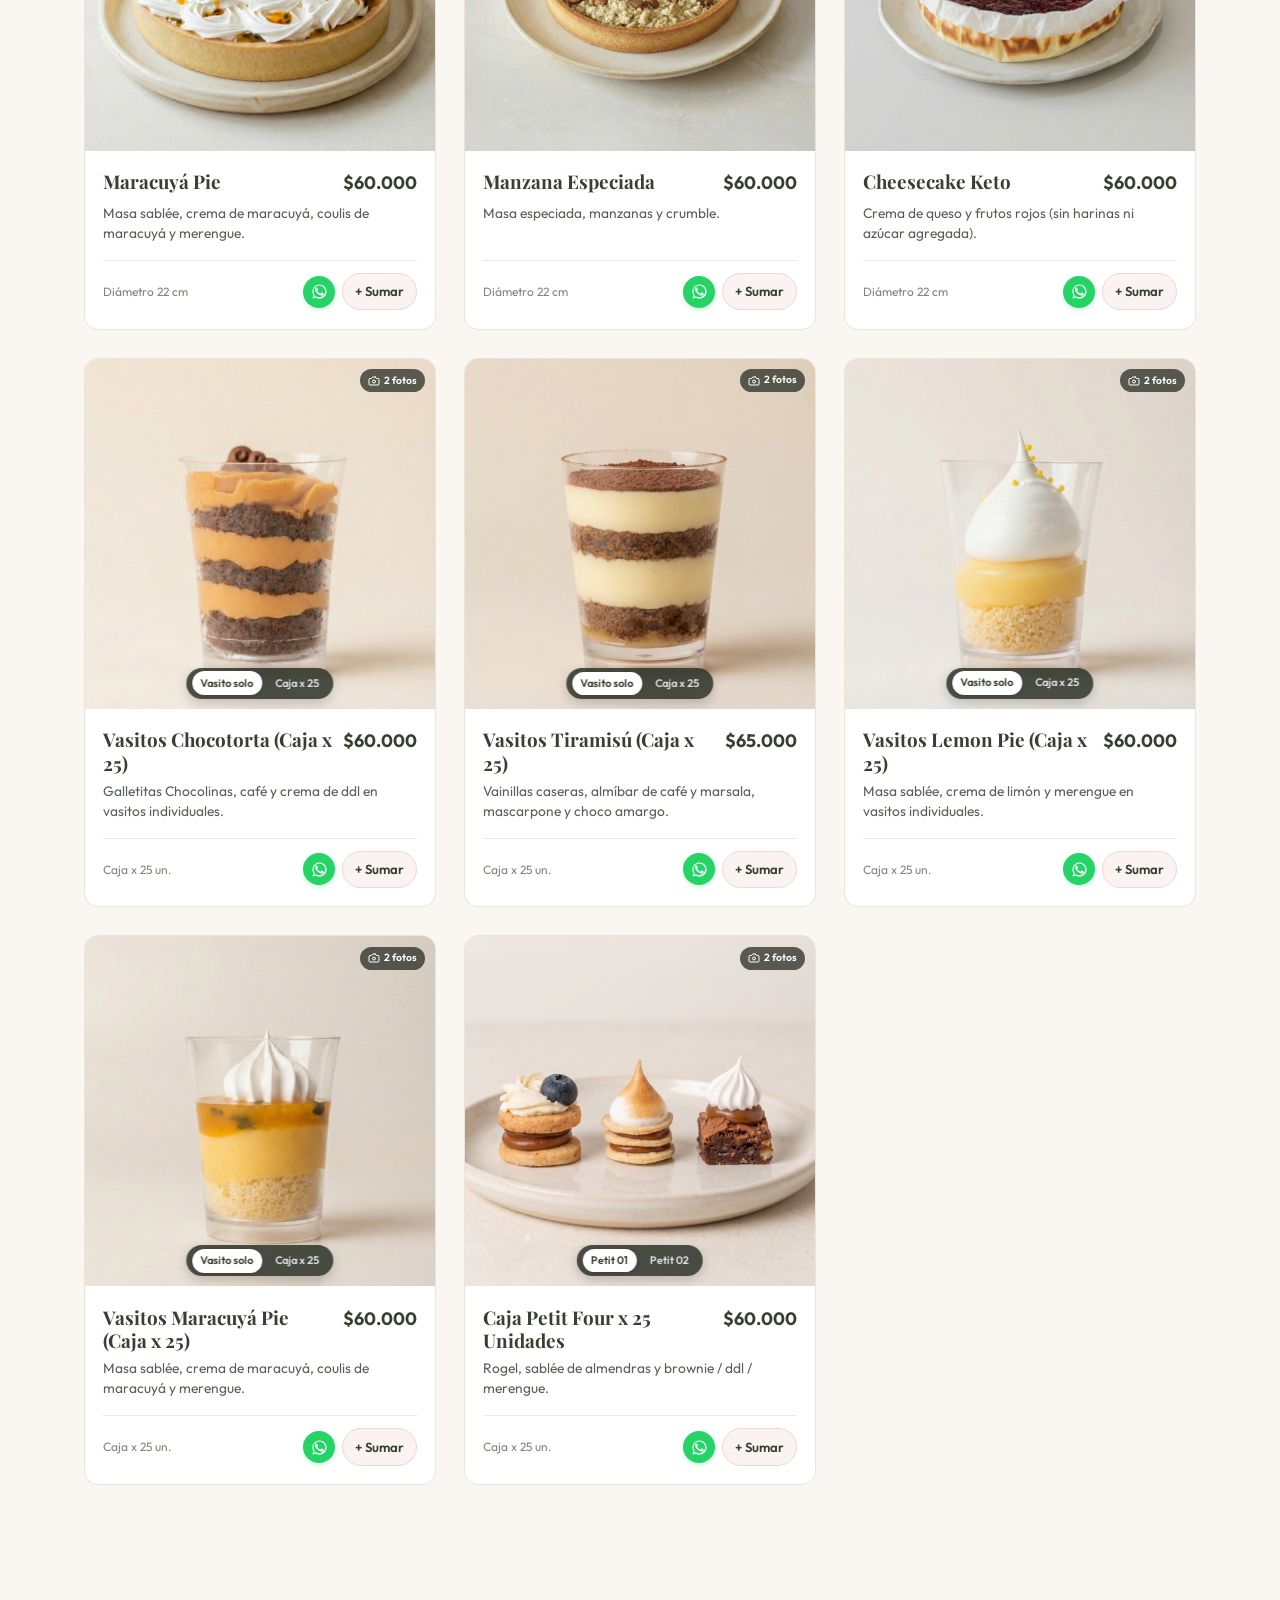
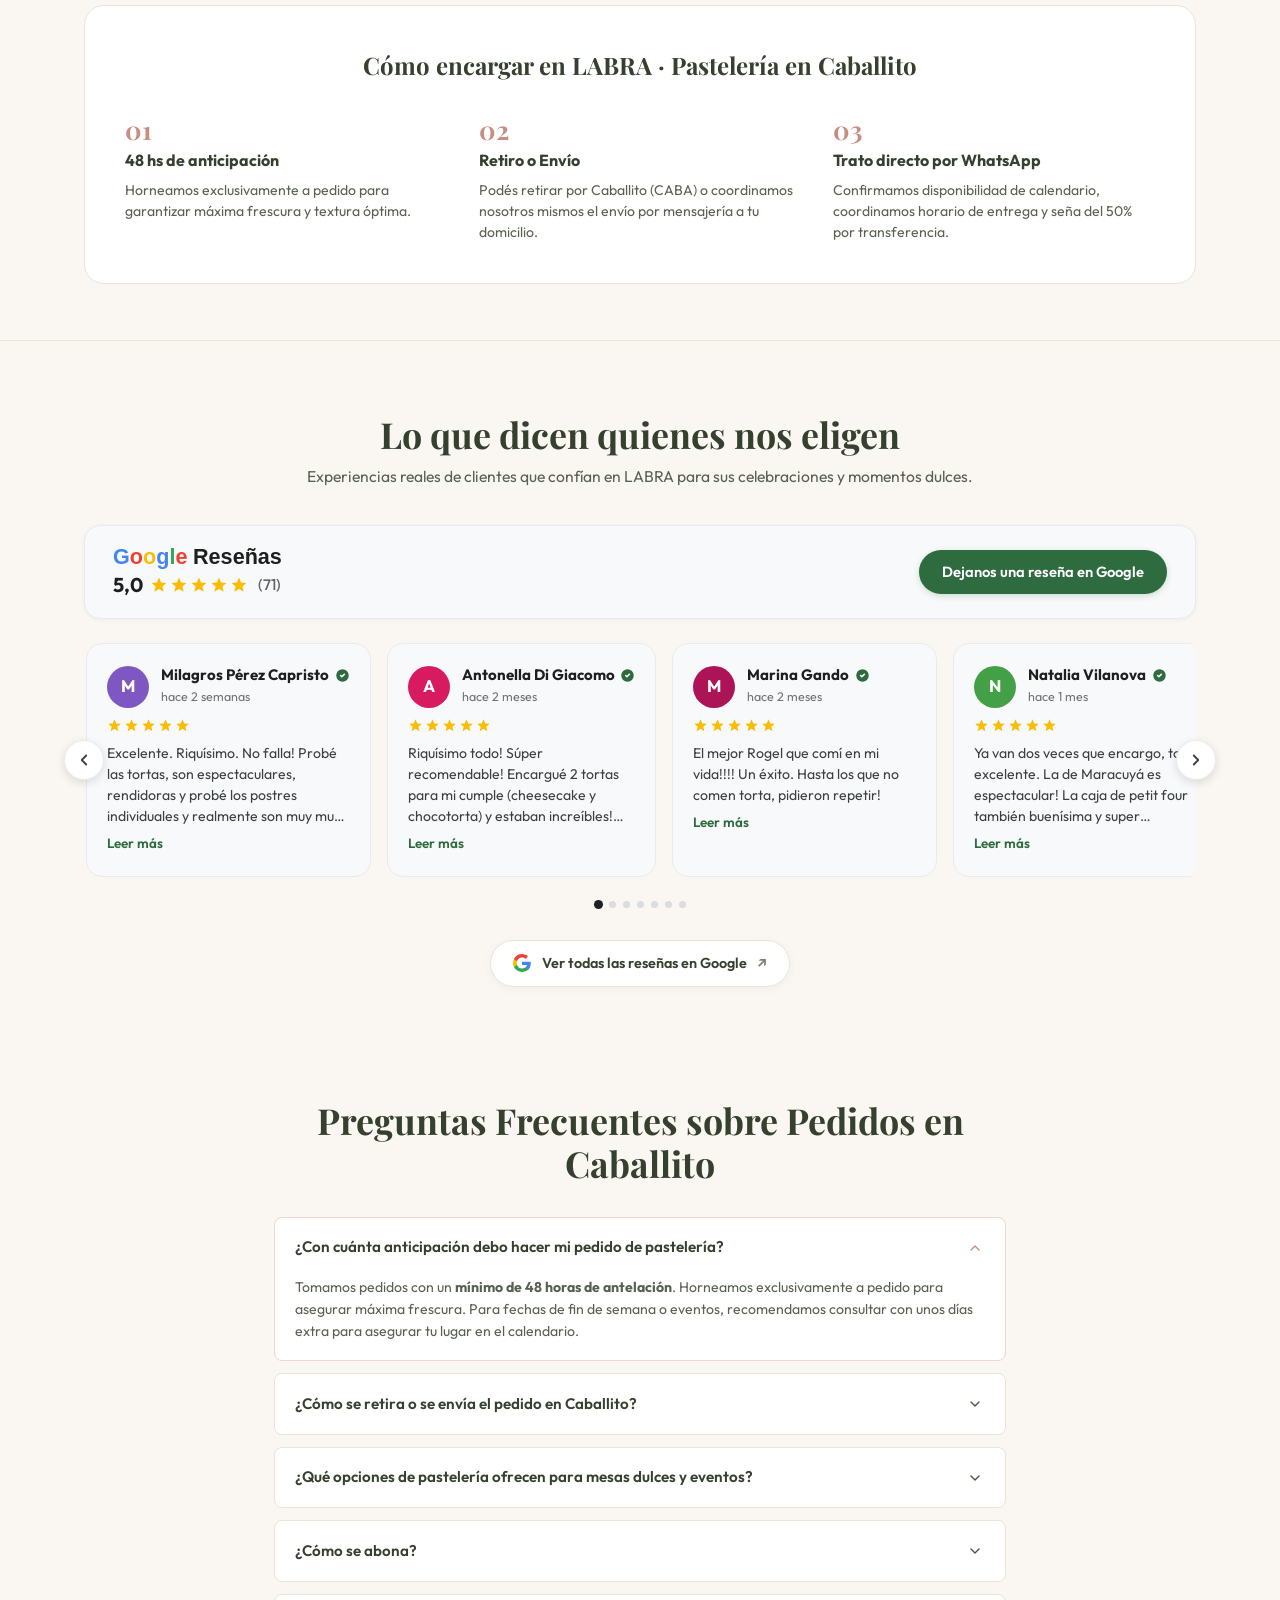
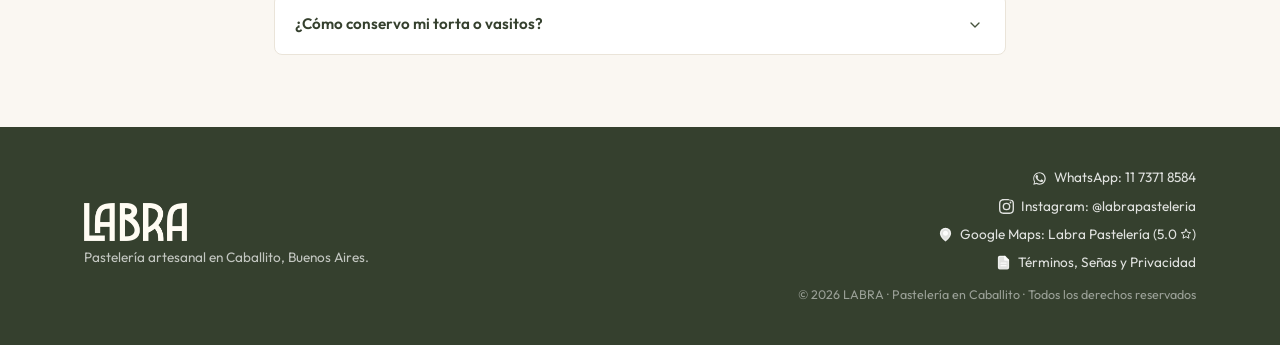
==== commit 90cdd354: "Íconos: "✓" y "★" pasan a SVG (regla de DESIGN.md) - Casillas de productos del cotizador: el "✓" de " ====
--- a/index.html
+++ b/index.html
@@ -960,7 +960,7 @@
         </a>
         <a href="https://www.google.com/maps/place/Labra+Pasteleria/@-34.6166382,-58.4550514,15z/data=!4m6!3m5!1s0xabc00bbd0a59c733:0xdda0d5d54fcad09f!8m2!3d-34.6166562!4d-58.4447302!16s%2Fg%2F11mzwlhvkn!5m1!1e4?entry=ttu" target="_blank" rel="noopener noreferrer" class="footer-link">
           <svg class="footer-icon" viewBox="0 0 24 24" width="15" height="15" fill="none" stroke="currentColor" stroke-width="2" stroke-linecap="round" stroke-linejoin="round" aria-hidden="true"><path d="M20 10c0 6-8 12-8 12s-8-6-8-12a8 8 0 0 1 16 0Z"/><circle cx="12" cy="10" r="3"/></svg>
-          <span>Google Maps: Labra Pastelería (5.0 ★)</span>
+          <span>Google Maps: Labra Pastelería (5.0 <svg class="footer-star" viewBox="0 0 24 24" width="12" height="12" fill="none" stroke="currentColor" stroke-width="2" stroke-linecap="round" stroke-linejoin="round" role="img" aria-label="estrellas"><path d="M12 2.5l2.9 5.9 6.5.9-4.7 4.6 1.1 6.5L12 17.3l-5.8 3.1 1.1-6.5-4.7-4.6 6.5-.9z"/></svg>)</span>
         </a>
         <a href="terminos.html" class="footer-link">
           <svg class="footer-icon" viewBox="0 0 24 24" width="15" height="15" fill="none" stroke="currentColor" stroke-width="2" stroke-linecap="round" stroke-linejoin="round" aria-hidden="true"><path d="M14 2H6a2 2 0 0 0-2 2v16a2 2 0 0 0 2 2h12a2 2 0 0 0 2-2V8z"/><polyline points="14 2 14 8 20 8"/><line x1="16" y1="13" x2="8" y2="13"/><line x1="16" y1="17" x2="8" y2="17"/></svg>
--- a/assets/css/style.css
+++ b/assets/css/style.css
@@ -820,10 +820,10 @@
 }
 
 .event-promo-subtitle {
-  font-size: 1.04rem;
+  font-size: 1.2rem;
   color: var(--color-text-secondary);
-  line-height: 1.6;
-  margin-bottom: 1.5rem;
+  line-height: 1.55;
+  margin-bottom: 1.75rem;
 }
 
 .event-promo-action {
@@ -908,6 +908,8 @@
   }
   .event-promo-subtitle {
     max-width: 52ch;
+    font-size: 1.08rem;
+    margin-bottom: 1.5rem;
   }
 }
 
@@ -3319,6 +3321,11 @@
   color: #fff;
 }
 
+.footer-star {
+  display: inline-block;
+  vertical-align: -1px;
+}
+
 /* Paso 3: Selector de Estilo de Consumo */
 .sim-style-selector {
   display: flex;
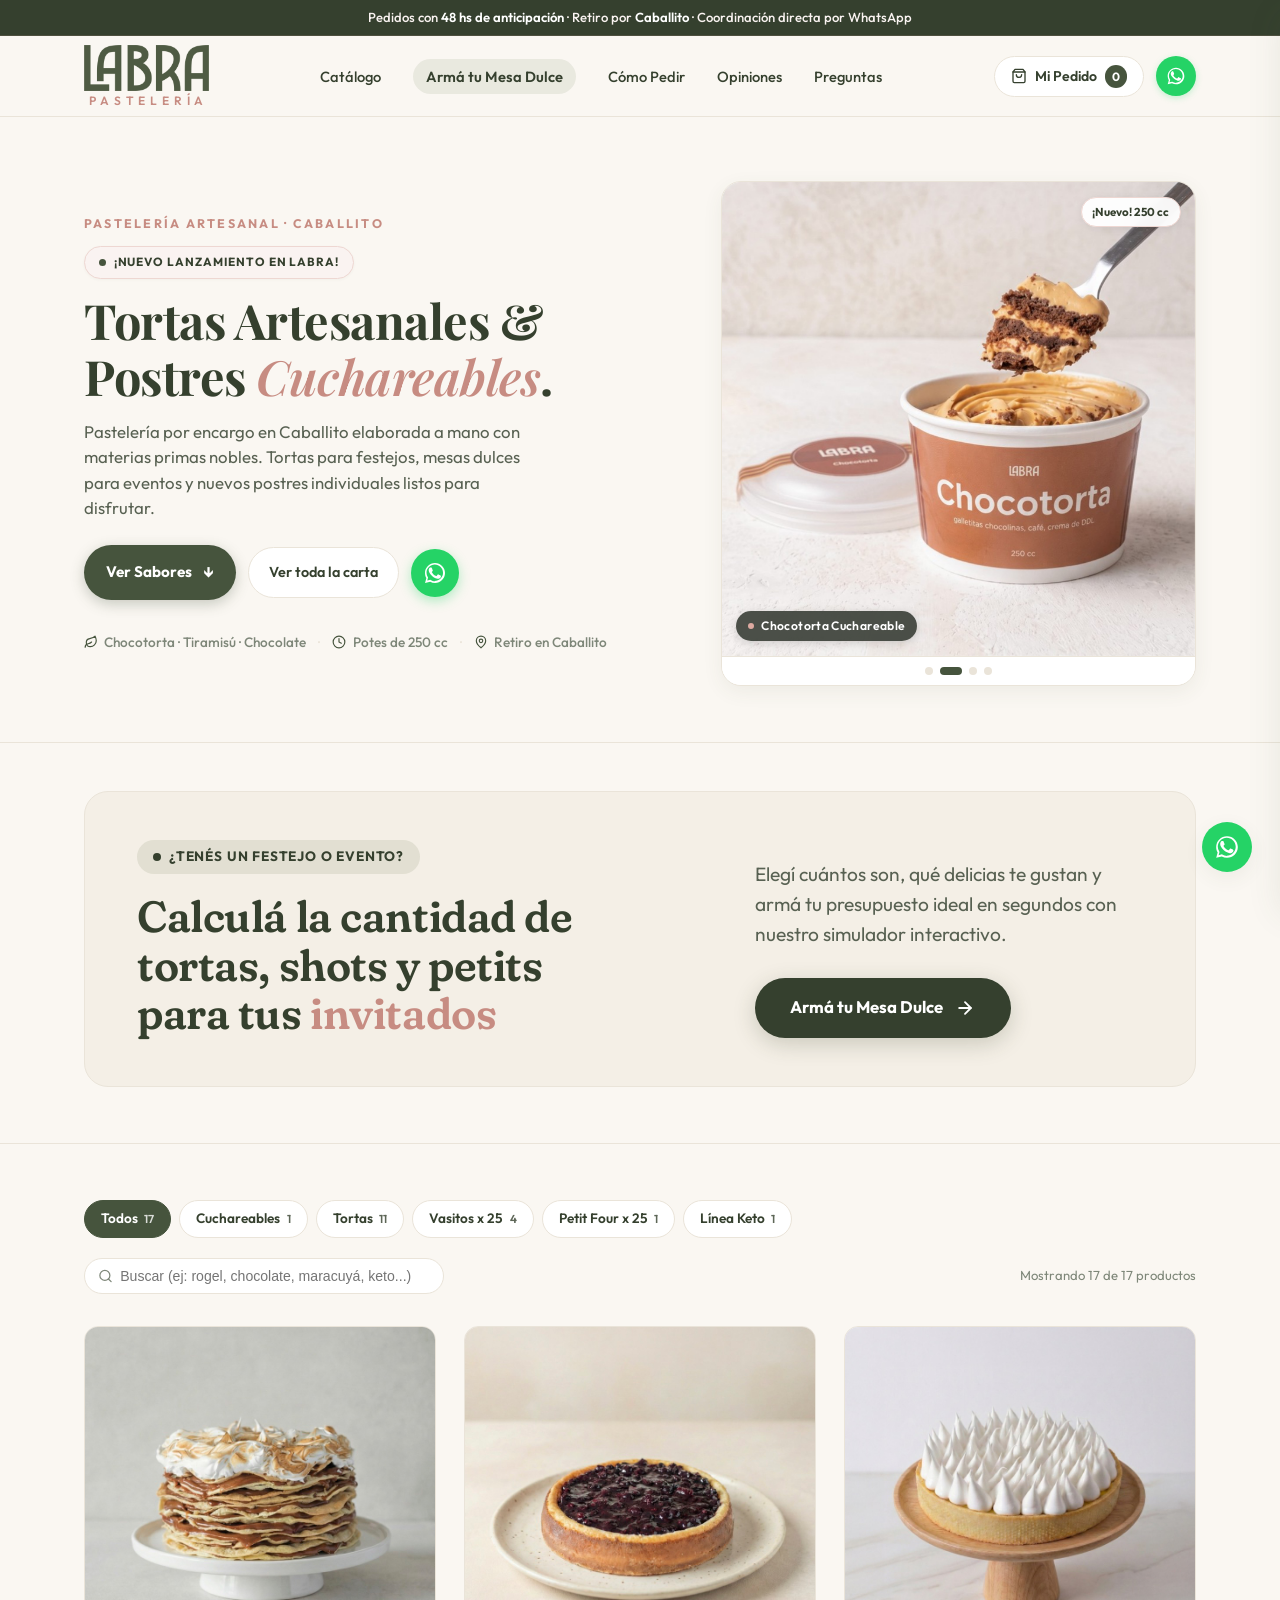
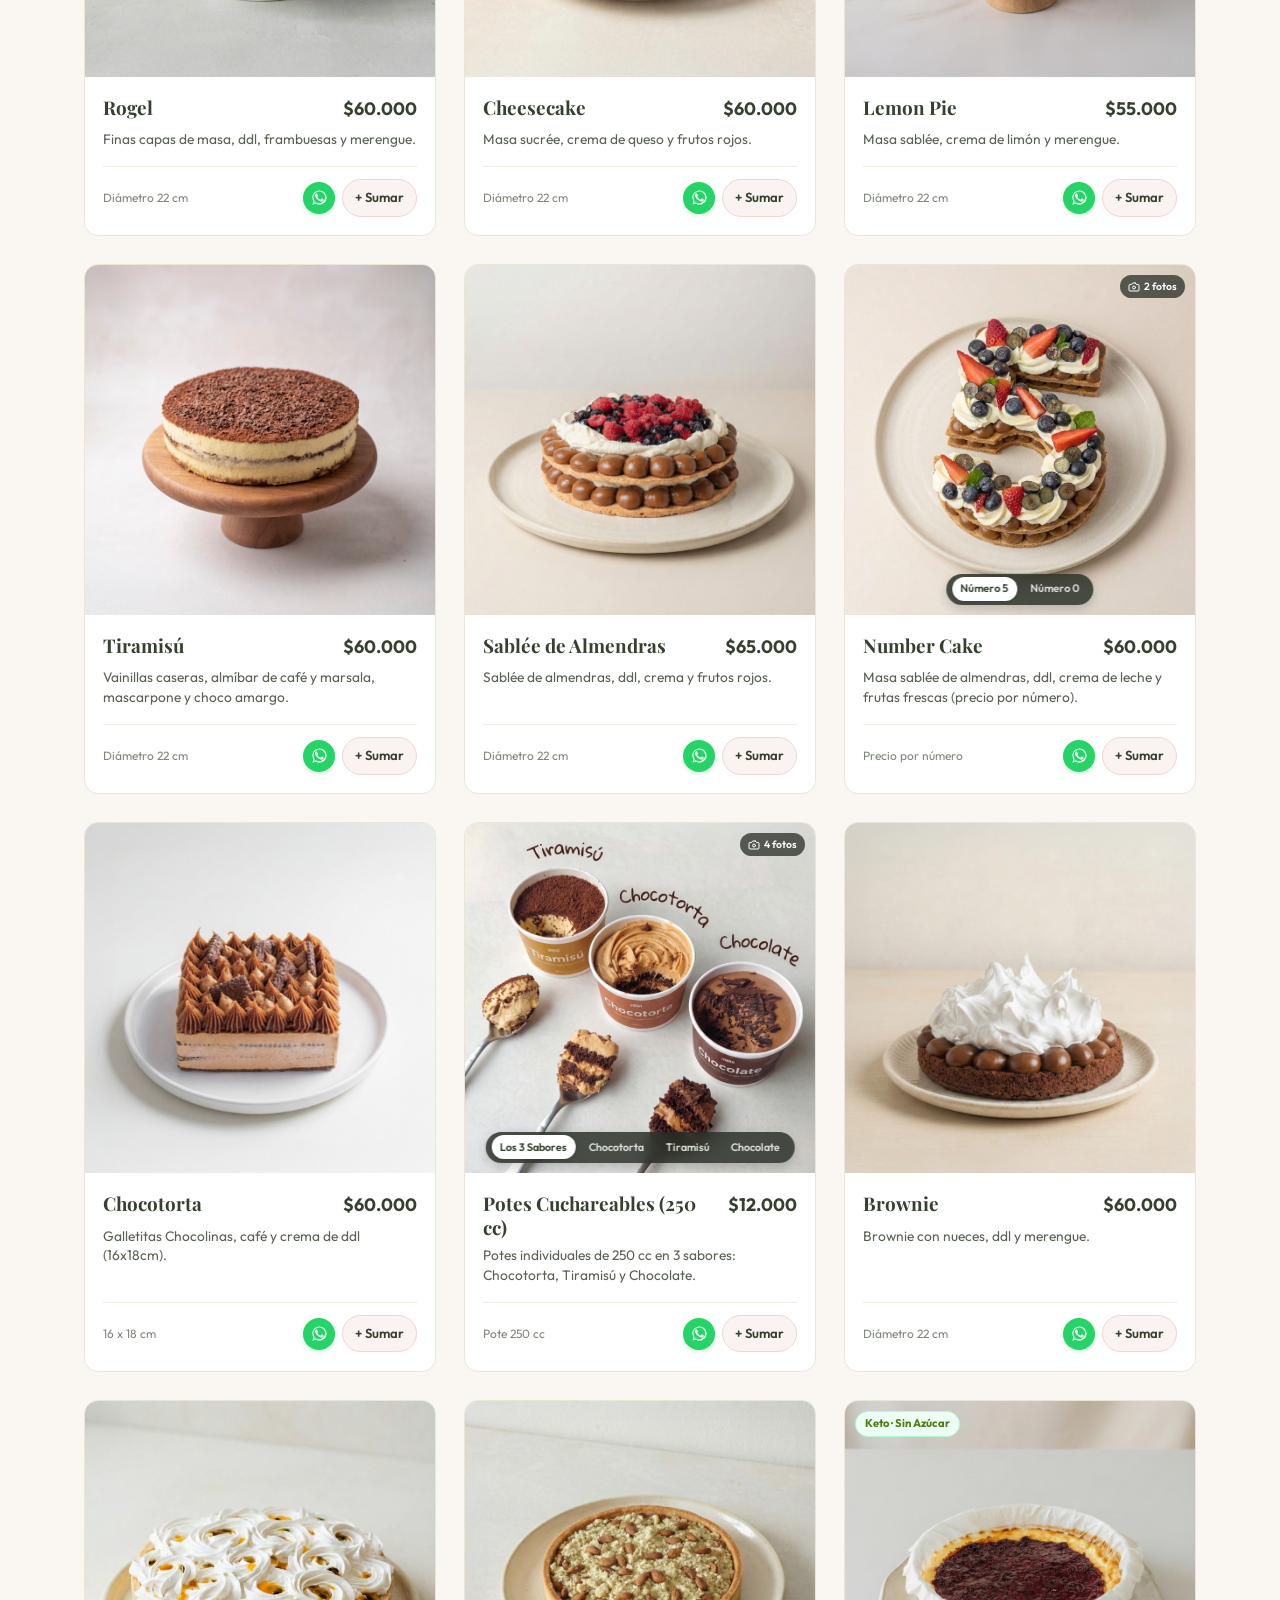
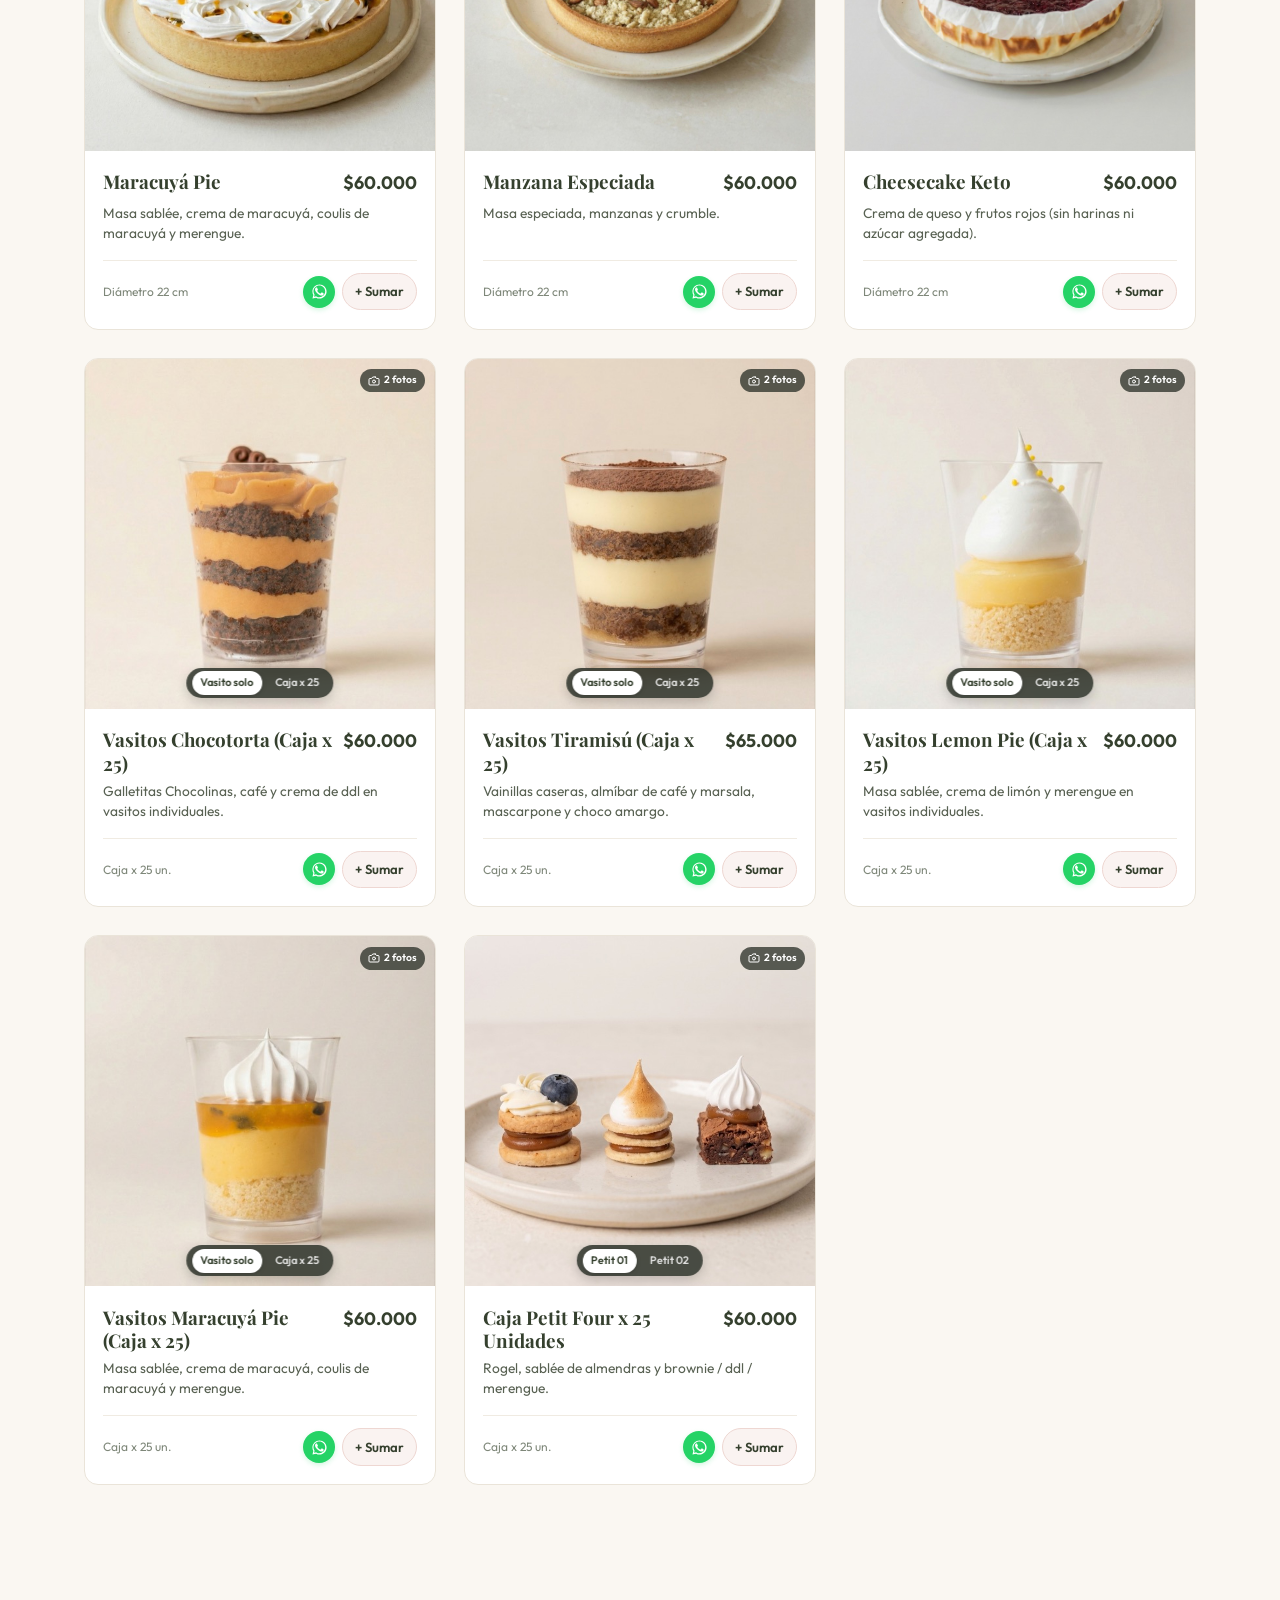
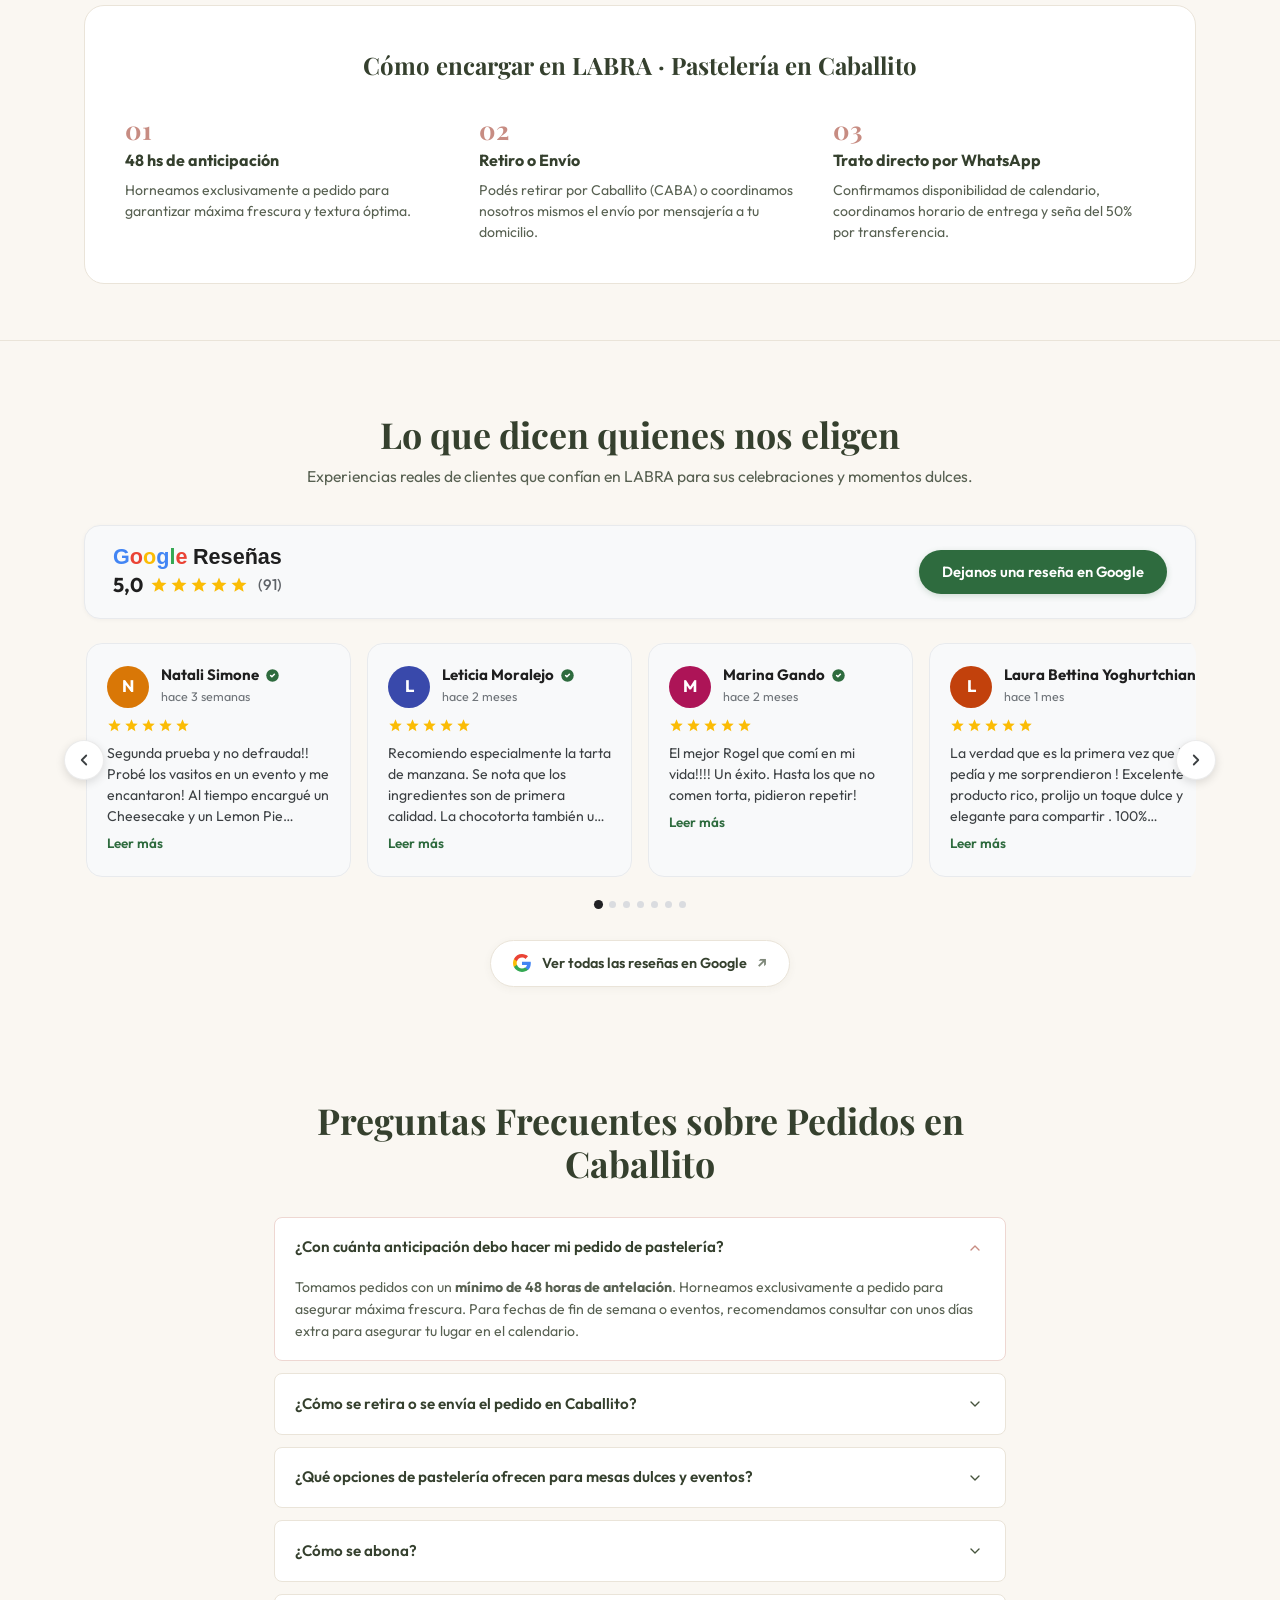
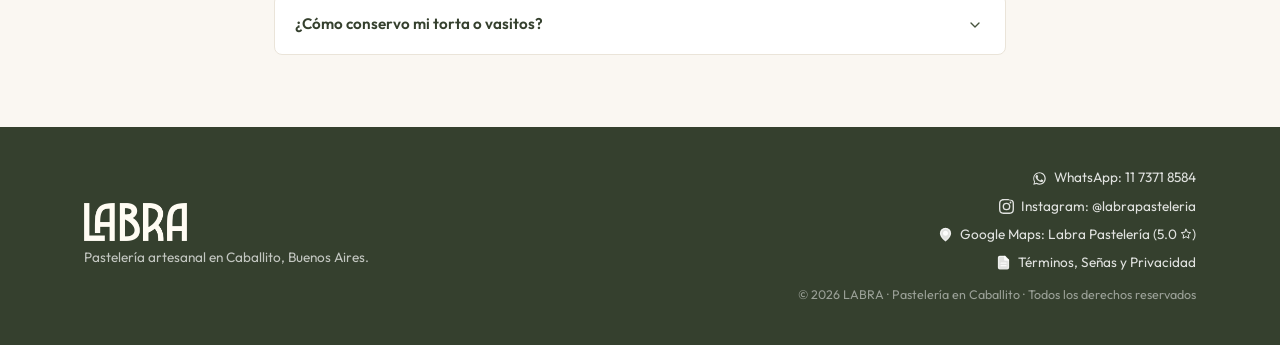
==== commit 089e31c2: "SEO y velocidad: calificaciones reales y web más liviana en celular Calificaciones (datos estructura" ====
--- a/index.html
+++ b/index.html
@@ -82,6 +82,9 @@
   <!-- Optimización de Rendimiento y Core Web Vitals (LCP / Tipografías) -->
   <link rel="preconnect" href="https://fonts.googleapis.com">
   <link rel="preconnect" href="https://fonts.gstatic.com" crossorigin>
+  <!-- Precarga de las fuentes principales (latin) para que el texto no salte al cargar -->
+  <link rel="preload" href="https://fonts.gstatic.com/s/playfairdisplay/v40/nuFiD-vYSZviVYUb_rj3ij__anPXDTzYgEM86xQ.woff2" as="font" type="font/woff2" crossorigin>
+  <link rel="preload" href="https://fonts.gstatic.com/s/outfit/v15/QGYvz_MVcBeNP4NJtEtqUYLknw.woff2" as="font" type="font/woff2" crossorigin>
   <link rel="preload" as="image" href="assets/images/products/torta-rogel.jpg" fetchpriority="high">
   <link rel="stylesheet" href="https://fonts.googleapis.com/css2?family=Outfit:wght@300;400;500;600;700&family=Playfair+Display:ital,wght@0,500;0,600;0,700;1,400;1,600&family=Fraunces:opsz,wght,SOFT@9..144,600,100&display=swap">
   
@@ -148,7 +151,7 @@
     "aggregateRating": {
       "@type": "AggregateRating",
       "ratingValue": "5.0",
-      "reviewCount": "71",
+      "reviewCount": "91",
       "bestRating": "5",
       "worstRating": "1"
     },
@@ -185,26 +188,6 @@
               "@type": "Brand",
               "name": "LABRA"
             },
-            "aggregateRating": {
-              "@type": "AggregateRating",
-              "ratingValue": "5.0",
-              "reviewCount": "71",
-              "bestRating": "5",
-              "worstRating": "1"
-            },
-            "review": {
-              "@type": "Review",
-              "reviewRating": {
-                "@type": "Rating",
-                "ratingValue": "5",
-                "bestRating": "5"
-              },
-              "author": {
-                "@type": "Person",
-                "name": "Carolina Pla"
-              },
-              "reviewBody": "Excelente sabor y muy linda presentación de todas las tortas. El lemon pie mi favorito, pero muy recomendables todas. Los vuelvo a elegir sin dudas!"
-            },
             "offers": {
               "@type": "Offer",
               "price": "60000",
@@ -229,26 +212,6 @@
             "brand": {
               "@type": "Brand",
               "name": "LABRA"
-            },
-            "aggregateRating": {
-              "@type": "AggregateRating",
-              "ratingValue": "5.0",
-              "reviewCount": "71",
-              "bestRating": "5",
-              "worstRating": "1"
-            },
-            "review": {
-              "@type": "Review",
-              "reviewRating": {
-                "@type": "Rating",
-                "ratingValue": "5",
-                "bestRating": "5"
-              },
-              "author": {
-                "@type": "Person",
-                "name": "Antonella Di Giacomo"
-              },
-              "reviewBody": "Riquísimo todo! Súper recomendable! Encargué 2 tortas para mi cumple (cheesecake y chocotorta) y estaban increíbles! Todos repitieron!"
             },
             "offers": {
               "@type": "Offer",
@@ -275,26 +238,6 @@
               "@type": "Brand",
               "name": "LABRA"
             },
-            "aggregateRating": {
-              "@type": "AggregateRating",
-              "ratingValue": "5.0",
-              "reviewCount": "71",
-              "bestRating": "5",
-              "worstRating": "1"
-            },
-            "review": {
-              "@type": "Review",
-              "reviewRating": {
-                "@type": "Rating",
-                "ratingValue": "5",
-                "bestRating": "5"
-              },
-              "author": {
-                "@type": "Person",
-                "name": "Milagros Pérez Capristo"
-              },
-              "reviewBody": "Excelente. Riquísimo. No falla! Probé las tortas, son espectaculares, rendidoras y se nota lo artesanal y fresco. Recomiendo!!"
-            },
             "offers": {
               "@type": "Offer",
               "price": "65000",
@@ -320,26 +263,6 @@
               "@type": "Brand",
               "name": "LABRA"
             },
-            "aggregateRating": {
-              "@type": "AggregateRating",
-              "ratingValue": "5.0",
-              "reviewCount": "71",
-              "bestRating": "5",
-              "worstRating": "1"
-            },
-            "review": {
-              "@type": "Review",
-              "reviewRating": {
-                "@type": "Rating",
-                "ratingValue": "5",
-                "bestRating": "5"
-              },
-              "author": {
-                "@type": "Person",
-                "name": "Laura Bettina Yoghurtchian"
-              },
-              "reviewBody": "Excelente producto, rico, prolijo, un toque dulce y elegante para compartir. 100% recomendable!"
-            },
             "offers": {
               "@type": "Offer",
               "price": "60000",
@@ -364,26 +287,6 @@
             "brand": {
               "@type": "Brand",
               "name": "LABRA"
-            },
-            "aggregateRating": {
-              "@type": "AggregateRating",
-              "ratingValue": "5.0",
-              "reviewCount": "71",
-              "bestRating": "5",
-              "worstRating": "1"
-            },
-            "review": {
-              "@type": "Review",
-              "reviewRating": {
-                "@type": "Rating",
-                "ratingValue": "5",
-                "bestRating": "5"
-              },
-              "author": {
-                "@type": "Person",
-                "name": "Sandra Bootz"
-              },
-              "reviewBody": "Super recomendable! Espectacular presentación y sabores de Shots! Riquísimos, mercadería casera y fresca. Altamente recomendable!"
             },
             "offers": {
               "@type": "Offer",
@@ -478,7 +381,7 @@
   <header class="site-header">
     <div class="container header-inner">
       <a href="#" class="brand-logo-wrap" aria-label="LABRA Pastelería">
-        <img src="assets/images/logo-web.png" alt="LABRA" class="brand-logo-img">
+        <img src="assets/images/logo-web.png" alt="LABRA" class="brand-logo-img" width="800" height="295">
         <span class="brand-subtitle">PASTELERÍA</span>
       </a>
 
@@ -810,7 +713,7 @@
                   <svg viewBox="0 0 24 24" class="elf-star-icon" aria-hidden="true"><path d="M12 17.27L18.18 21l-1.64-7.03L22 9.24l-7.19-.61L12 2 9.19 8.63 2 9.24l5.46 4.73L5.82 21z"/></svg>
                   <svg viewBox="0 0 24 24" class="elf-star-icon" aria-hidden="true"><path d="M12 17.27L18.18 21l-1.64-7.03L22 9.24l-7.19-.61L12 2 9.19 8.63 2 9.24l5.46 4.73L5.82 21z"/></svg>
                 </div>
-                <span class="elf-count">(71)</span>
+                <span class="elf-count">(91)</span>
               </div>
             </div>
             <div class="elf-header-right">
@@ -943,7 +846,7 @@
   <footer class="site-footer">
     <div class="container footer-minimal-inner">
       <div class="footer-left">
-        <img src="assets/images/logo-web.png" alt="LABRA" class="footer-brand-logo">
+        <img src="assets/images/logo-web.png" alt="LABRA" class="footer-brand-logo" width="800" height="295">
         <p class="footer-desc">
           Pastelería artesanal en Caballito, Buenos Aires.
         </p>
--- a/assets/css/style.css
+++ b/assets/css/style.css
@@ -3,6 +3,30 @@
    Colores de marca: Verde Oliva (#46543D) & Rosa Empolvado (#DEAAA1)
    Estilo: Minimalista, cálido, editorial y enfocado en la calidad
    ========================================================================== */
+
+/* Letra de reemplazo con las medidas de Playfair Display: mientras carga la fuente
+   real, Georgia ocupa el mismo ancho y el título no "salta" (medido el 2026-11-18). */
+@font-face {
+  font-family: 'Playfair Fallback';
+  src: local('Georgia');
+  font-style: normal;
+  font-weight: 400 900;
+  size-adjust: 89.3%;
+  ascent-override: 121%;
+  descent-override: 28%;
+  line-gap-override: 0%;
+}
+
+@font-face {
+  font-family: 'Playfair Fallback';
+  src: local('Georgia Italic'), local('Georgia-Italic'), local('Georgia');
+  font-style: italic;
+  font-weight: 400 900;
+  size-adjust: 93.5%;
+  ascent-override: 116%;
+  descent-override: 27%;
+  line-gap-override: 0%;
+}
 
 :root {
   /* Marca: Verde Oliva Artesanal */
@@ -38,7 +62,7 @@
   --color-keto-bg: #ECFDF5;
 
   /* Tipografías */
-  --font-serif: 'Playfair Display', Georgia, serif;
+  --font-serif: 'Playfair Display', 'Playfair Fallback', Georgia, serif;
   --font-sans: 'Outfit', -apple-system, BlinkMacSystemFont, 'Segoe UI', Roboto, sans-serif;
 
   /* Sombras y Bordes */
@@ -3169,25 +3193,32 @@
 
 .sim-guests-input-box {
   flex: 1;
-  display: flex;
-  align-items: center;
-  justify-content: center;
+  min-width: 0;
+  display: flex;
+  align-items: center;
   background: #fff;
   border: 2px solid var(--color-olive);
   border-radius: var(--radius-md);
   height: 48px;
-  padding: 0 0.85rem;
-  gap: 0.4rem;
-}
-
+  padding: 0 0.85rem 0 0;
+  cursor: text;
+}
+
+/* "invitados" fijo contra el borde derecho; el número se centra en el espacio
+   que queda entre el borde izquierdo de la caja y la palabra "invitados" */
 .sim-guests-input {
-  width: 68px;
+  flex: 1;
+  min-width: 0;
+  width: auto;
+  height: 100%;
+  padding: 0 0.25rem;
   border: none;
   background: transparent;
   font-family: var(--font-serif);
   font-size: 1.55rem;
   font-weight: 700;
   color: var(--color-text-primary);
+  font-variant-numeric: lining-nums tabular-nums;
   text-align: center;
   outline: none;
   -moz-appearance: textfield;
@@ -3200,9 +3231,12 @@
 }
 
 .sim-guests-unit {
+  flex-shrink: 0;
   font-size: 0.88rem;
   color: var(--color-text-secondary);
   font-weight: 500;
+  /* baja un poco para alinearse con la base del número */
+  padding-top: 0.3em;
 }
 
 .sim-guests-presets {
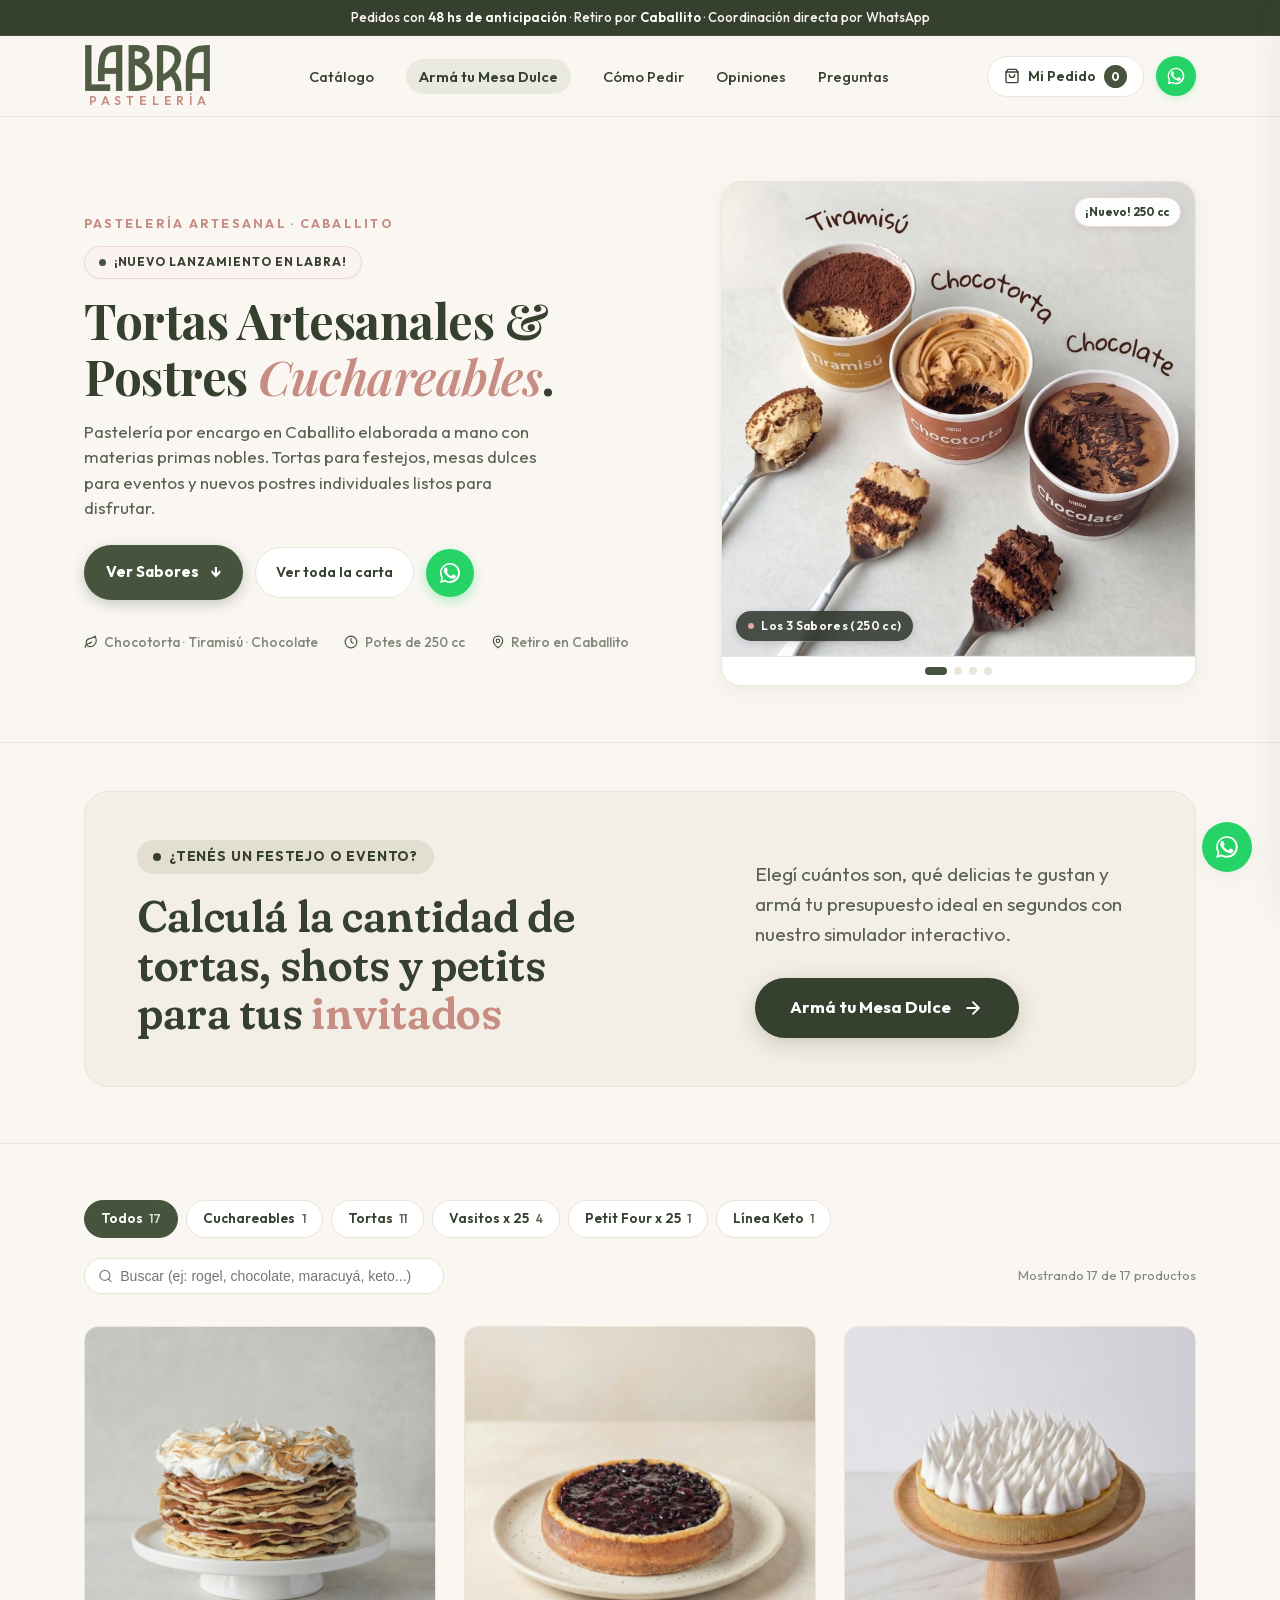
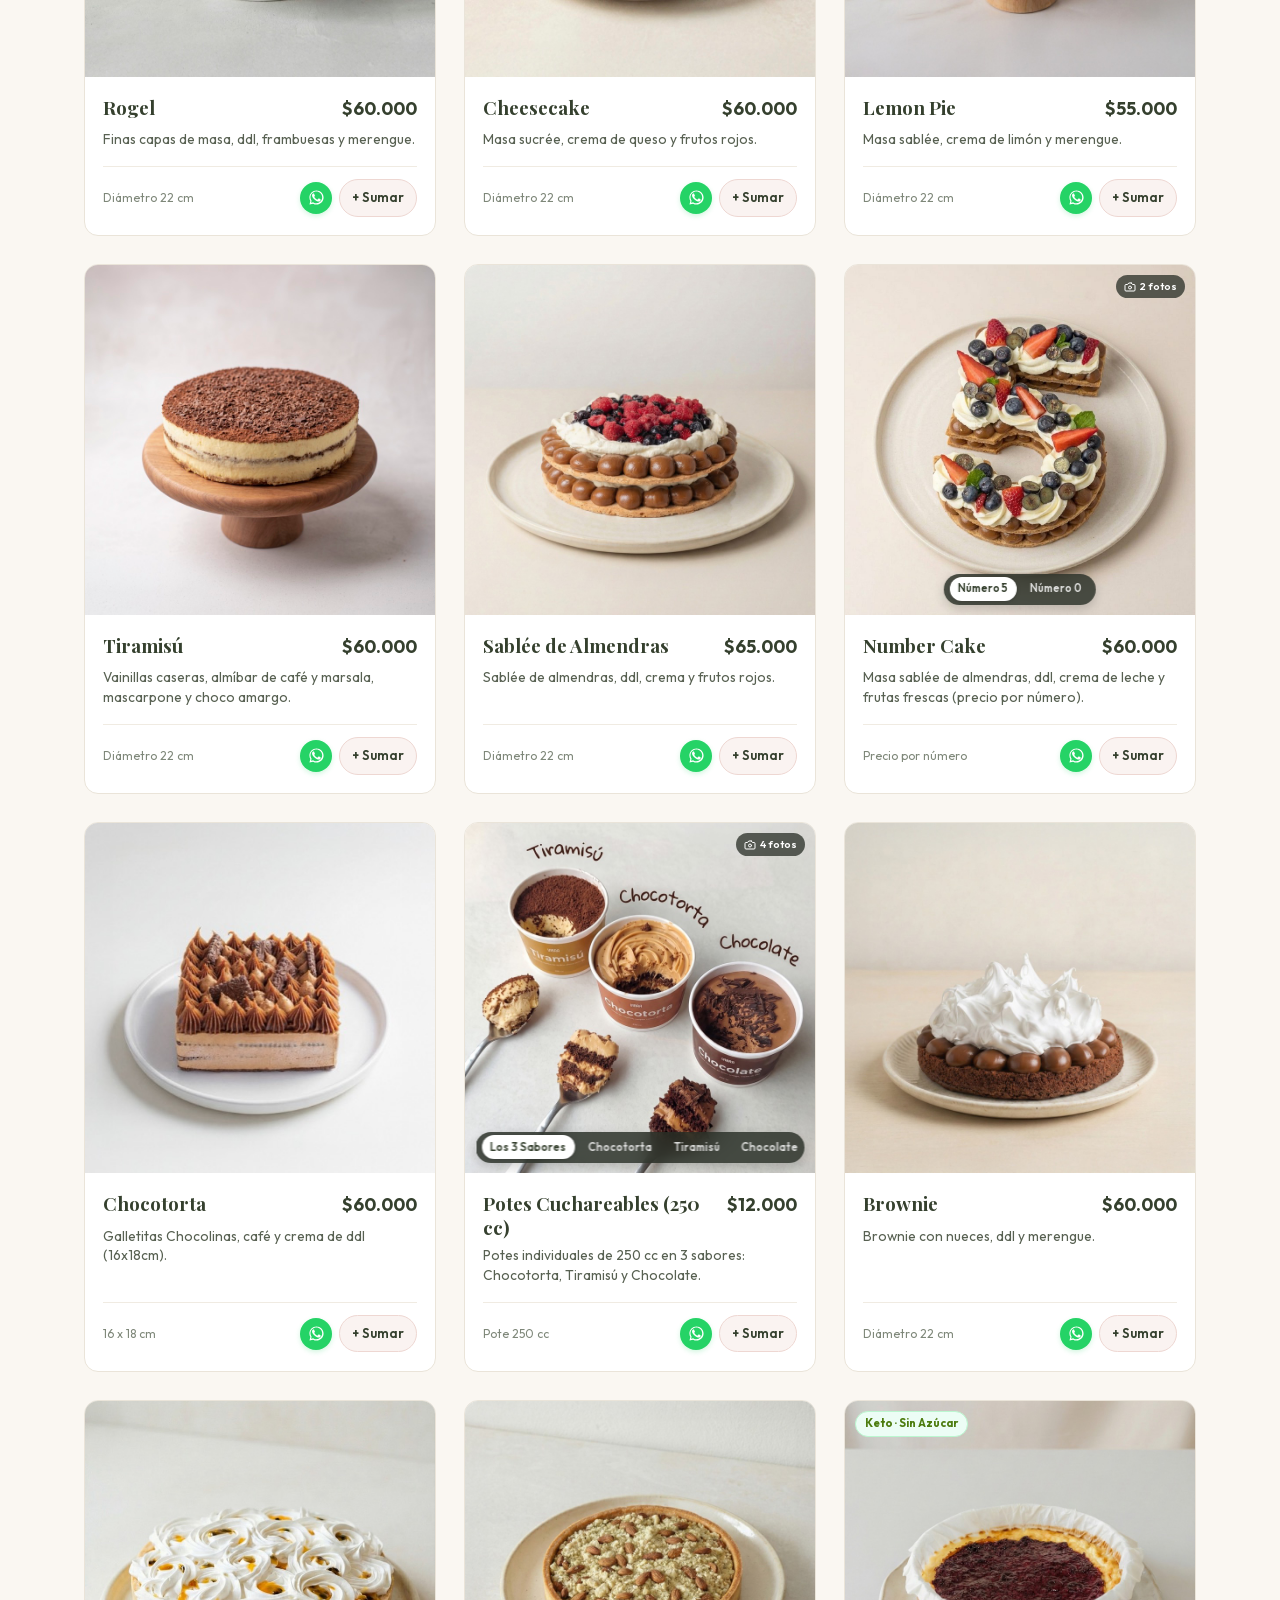
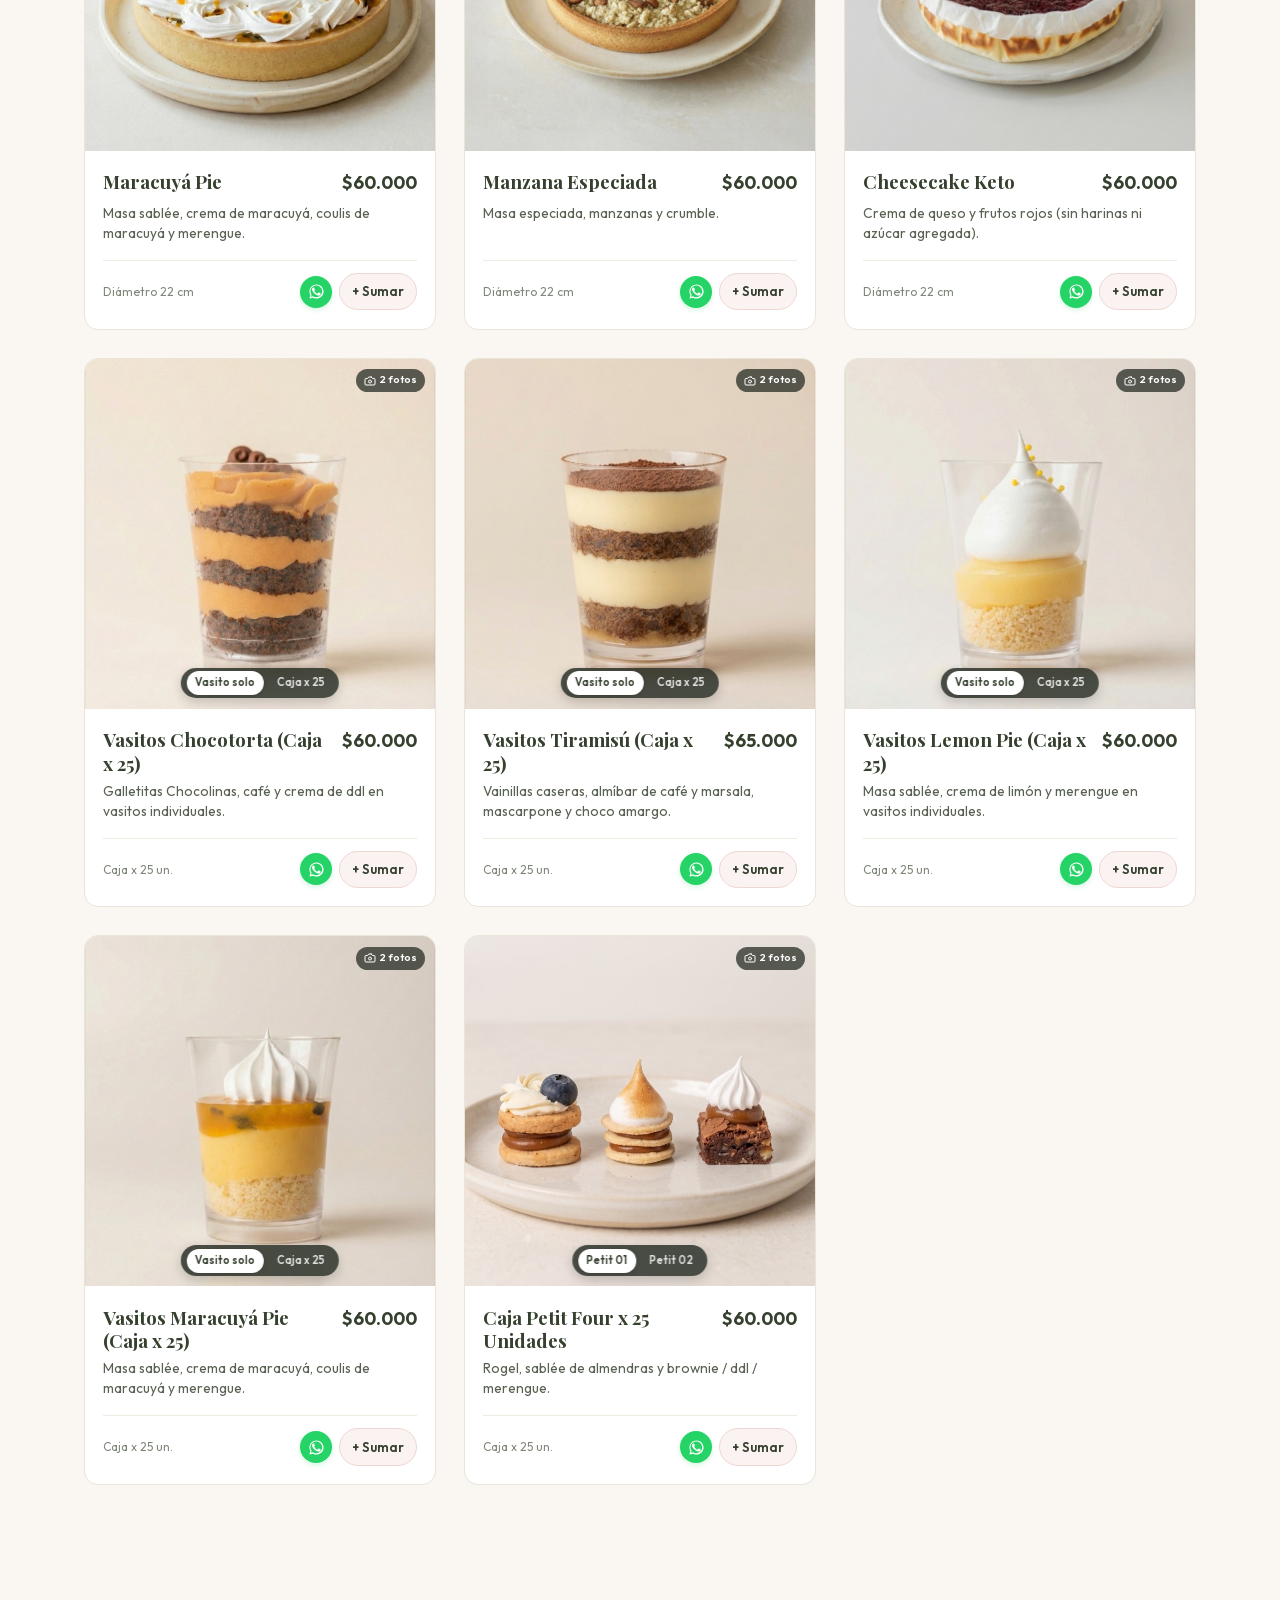
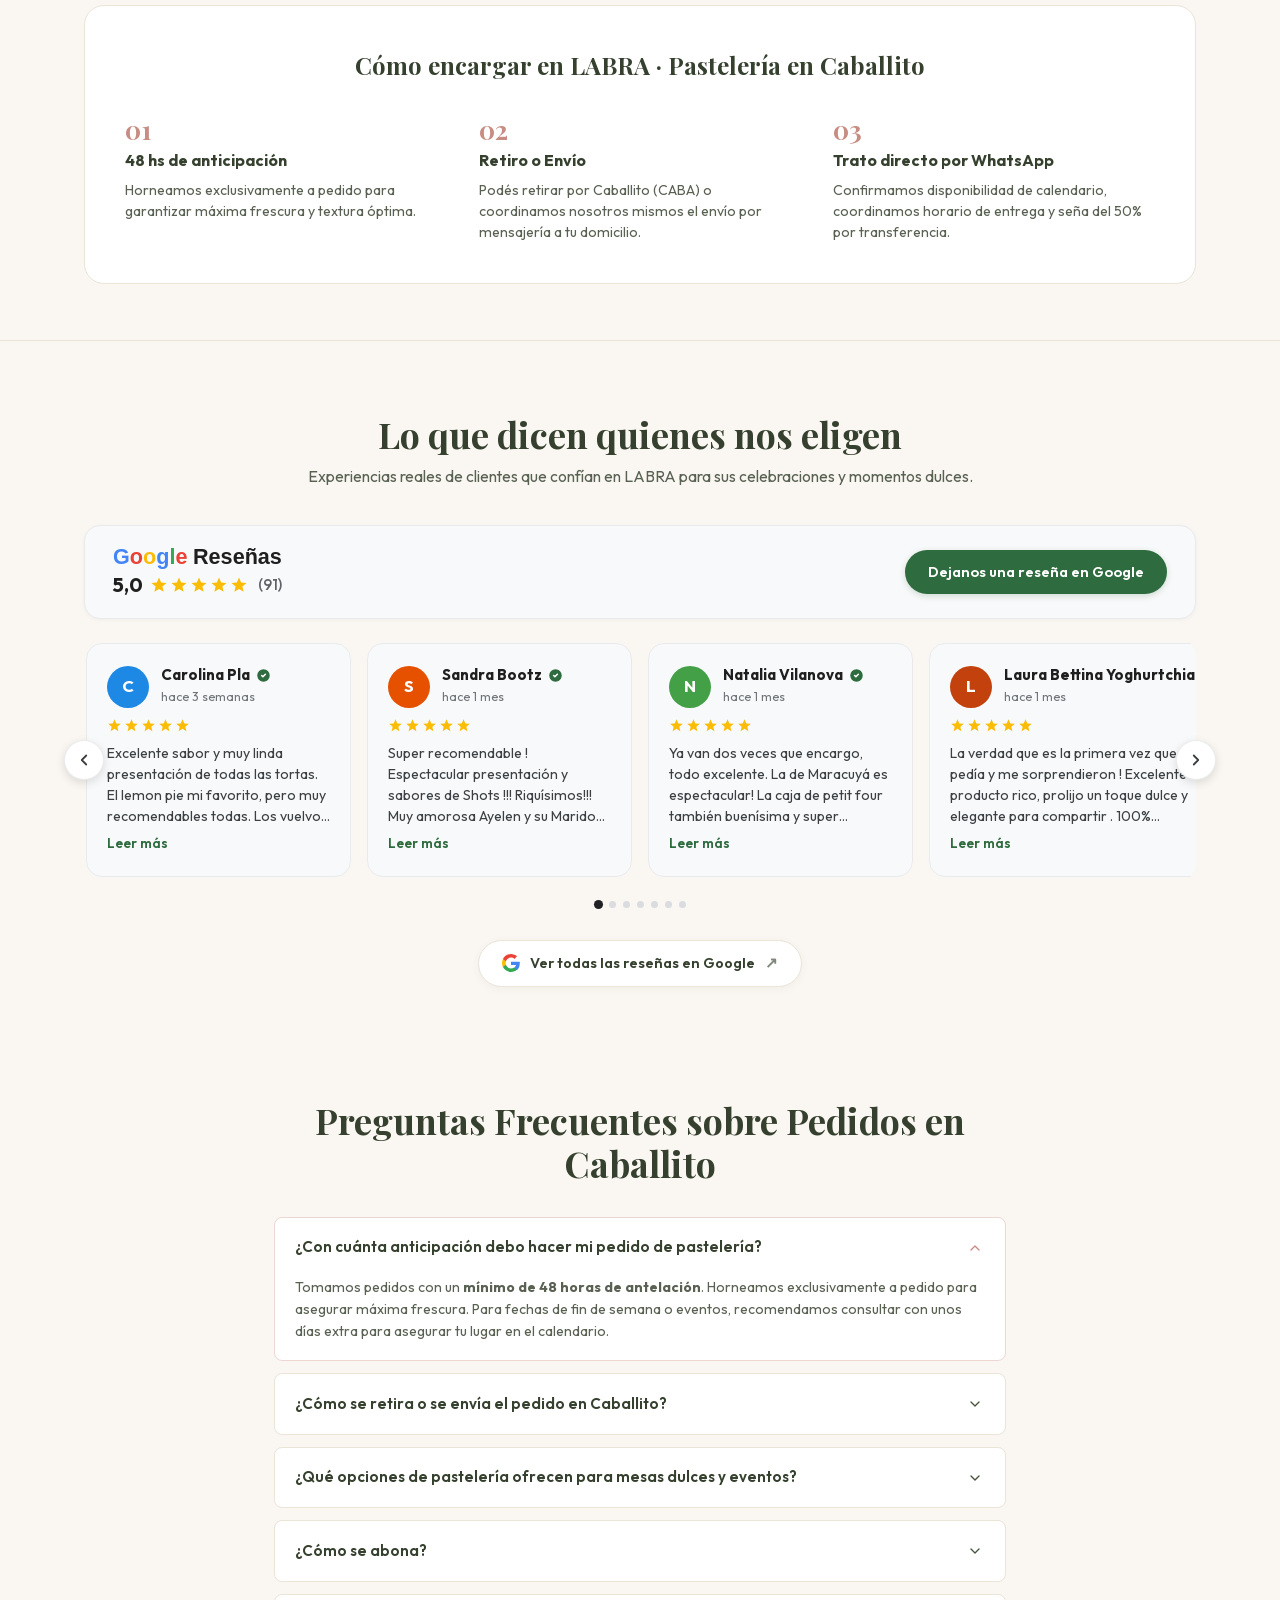
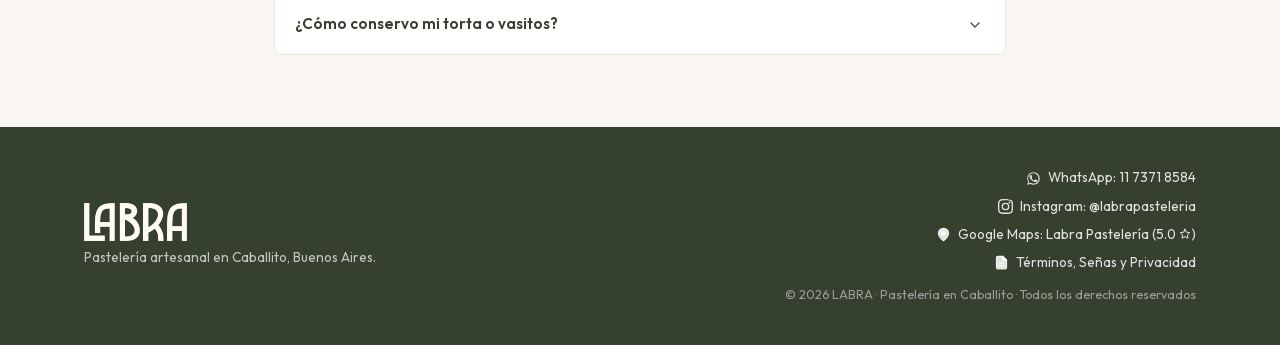
==== commit 94cd79eb: "Velocidad: fuentes propias, precarga de la foto correcta y carrusel diferido PageSpeed (celular) mar" ====
--- a/index.html
+++ b/index.html
@@ -80,13 +80,11 @@
   <link rel="apple-touch-icon" sizes="180x180" href="apple-touch-icon.png">
 
   <!-- Optimización de Rendimiento y Core Web Vitals (LCP / Tipografías) -->
-  <link rel="preconnect" href="https://fonts.googleapis.com">
-  <link rel="preconnect" href="https://fonts.gstatic.com" crossorigin>
-  <!-- Precarga de las fuentes principales (latin) para que el texto no salte al cargar -->
-  <link rel="preload" href="https://fonts.gstatic.com/s/playfairdisplay/v40/nuFiD-vYSZviVYUb_rj3ij__anPXDTzYgEM86xQ.woff2" as="font" type="font/woff2" crossorigin>
-  <link rel="preload" href="https://fonts.gstatic.com/s/outfit/v15/QGYvz_MVcBeNP4NJtEtqUYLknw.woff2" as="font" type="font/woff2" crossorigin>
-  <link rel="preload" as="image" href="assets/images/products/torta-rogel.jpg" fetchpriority="high">
-  <link rel="stylesheet" href="https://fonts.googleapis.com/css2?family=Outfit:wght@300;400;500;600;700&family=Playfair+Display:ital,wght@0,500;0,600;0,700;1,400;1,600&family=Fraunces:opsz,wght,SOFT@9..144,600,100&display=swap">
+  <!-- Fuentes propias (servidas desde la web, sin pasar por Google Fonts) -->
+  <link rel="preload" href="assets/fonts/playfair-display-latin.woff2" as="font" type="font/woff2" crossorigin>
+  <link rel="preload" href="assets/fonts/outfit-latin.woff2" as="font" type="font/woff2" crossorigin>
+  <link rel="preload" href="assets/fonts/playfair-display-italic-latin.woff2" as="font" type="font/woff2" crossorigin>
+  <link rel="preload" as="image" href="assets/images/products/cuchareables-01-presentacion.jpg" fetchpriority="high">
   
   <!-- Estilos -->
   <link rel="stylesheet" href="assets/css/style.css">
--- a/assets/css/style.css
+++ b/assets/css/style.css
@@ -3,6 +3,44 @@
    Colores de marca: Verde Oliva (#46543D) & Rosa Empolvado (#DEAAA1)
    Estilo: Minimalista, cálido, editorial y enfocado en la calidad
    ========================================================================== */
+
+/* Fuentes propias (licencia SIL Open Font License; subconjunto latin, igual que Google Fonts).
+   Antes se cargaban desde Google Fonts y su hoja de estilos frenaba la primera pintura. */
+@font-face {
+  font-family: 'Outfit';
+  font-style: normal;
+  font-weight: 300 700;
+  font-display: swap;
+  src: url('../fonts/outfit-latin.woff2') format('woff2');
+  unicode-range: U+0000-00FF, U+0131, U+0152-0153, U+02BB-02BC, U+02C6, U+02DA, U+02DC, U+0304, U+0308, U+0329, U+2000-206F, U+20AC, U+2122, U+2191, U+2193, U+2212, U+2215, U+FEFF, U+FFFD;
+}
+
+@font-face {
+  font-family: 'Playfair Display';
+  font-style: normal;
+  font-weight: 500 700;
+  font-display: swap;
+  src: url('../fonts/playfair-display-latin.woff2') format('woff2');
+  unicode-range: U+0000-00FF, U+0131, U+0152-0153, U+02BB-02BC, U+02C6, U+02DA, U+02DC, U+0304, U+0308, U+0329, U+2000-206F, U+20AC, U+2122, U+2191, U+2193, U+2212, U+2215, U+FEFF, U+FFFD;
+}
+
+@font-face {
+  font-family: 'Playfair Display';
+  font-style: italic;
+  font-weight: 400 600;
+  font-display: swap;
+  src: url('../fonts/playfair-display-italic-latin.woff2') format('woff2');
+  unicode-range: U+0000-00FF, U+0131, U+0152-0153, U+02BB-02BC, U+02C6, U+02DA, U+02DC, U+0304, U+0308, U+0329, U+2000-206F, U+20AC, U+2122, U+2191, U+2193, U+2212, U+2215, U+FEFF, U+FFFD;
+}
+
+@font-face {
+  font-family: 'Fraunces';
+  font-style: normal;
+  font-weight: 600;
+  font-display: swap;
+  src: url('../fonts/fraunces-600-soft-latin.woff2') format('woff2');
+  unicode-range: U+0000-00FF, U+0131, U+0152-0153, U+02BB-02BC, U+02C6, U+02DA, U+02DC, U+0304, U+0308, U+0329, U+2000-206F, U+20AC, U+2122, U+2191, U+2193, U+2212, U+2215, U+FEFF, U+FFFD;
+}
 
 /* Letra de reemplazo con las medidas de Playfair Display: mientras carga la fuente
    real, Georgia ocupa el mismo ancho y el título no "salta" (medido el 2026-11-18). */
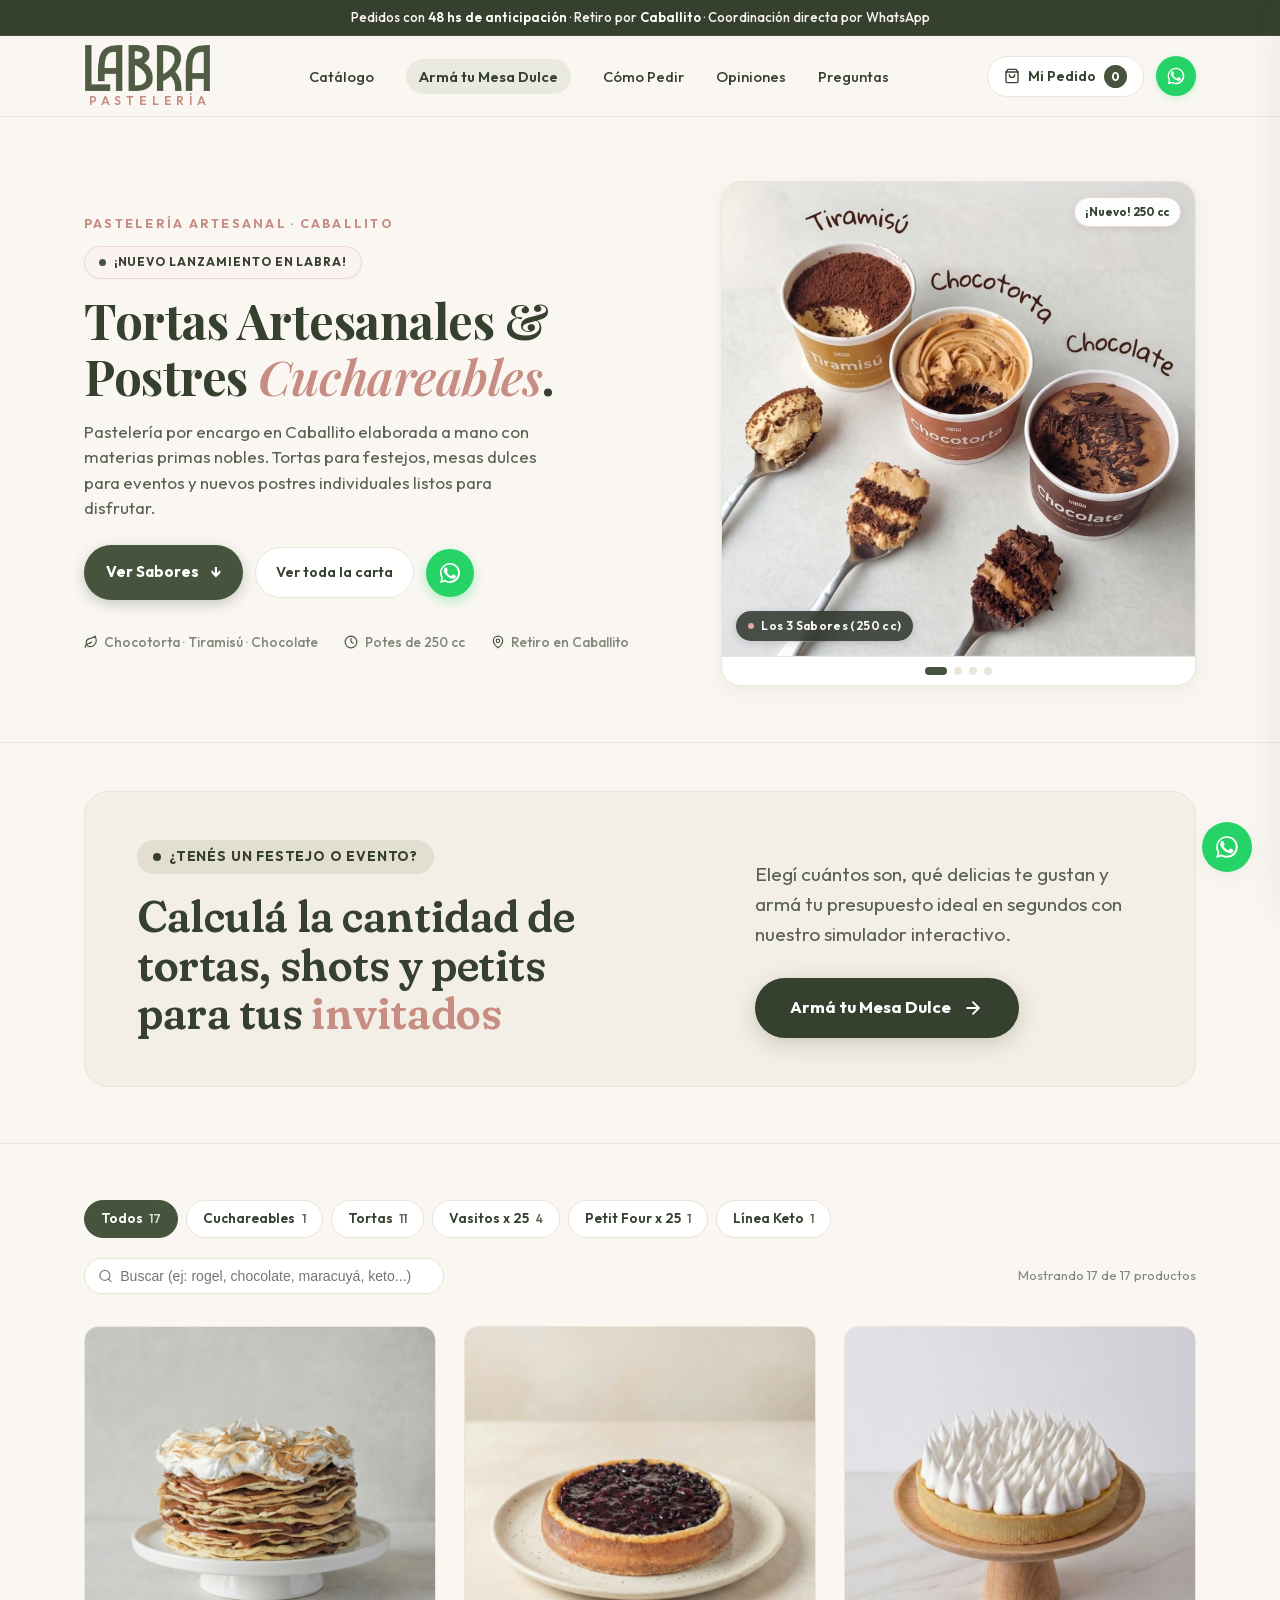
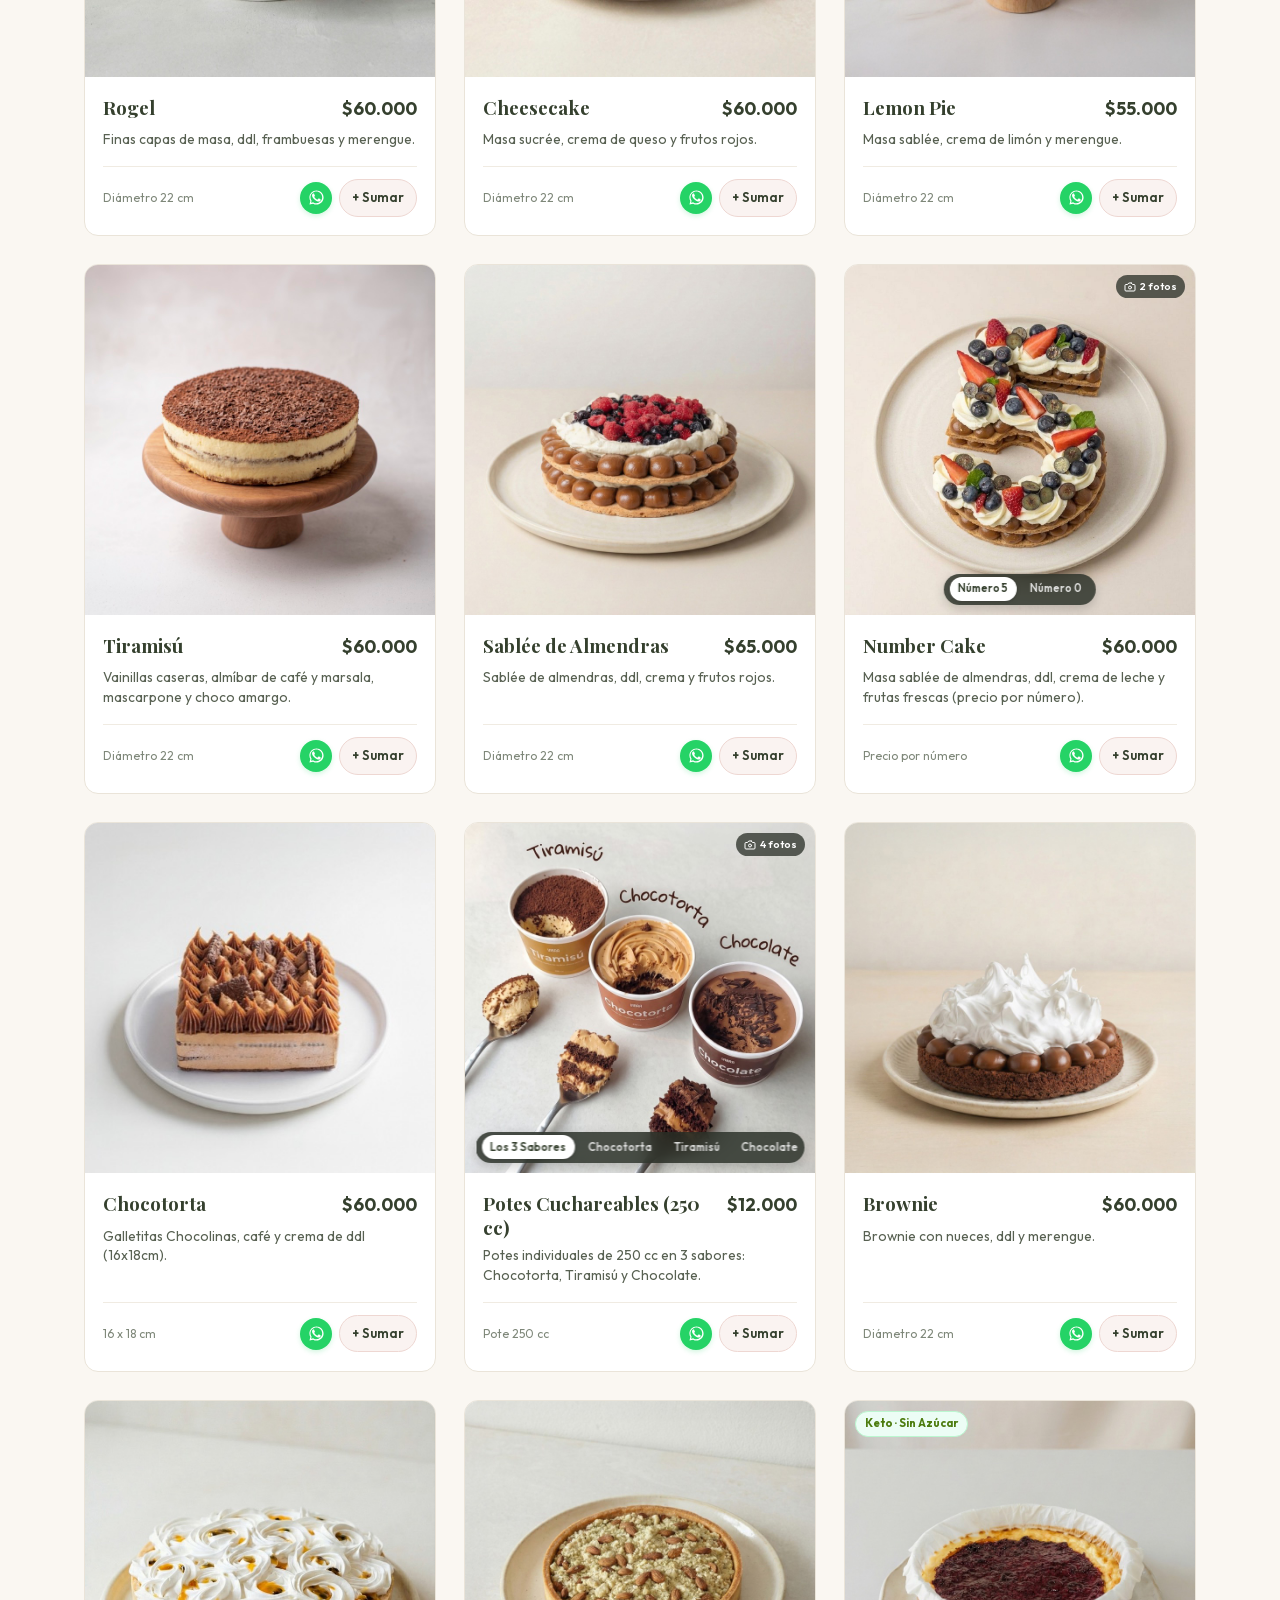
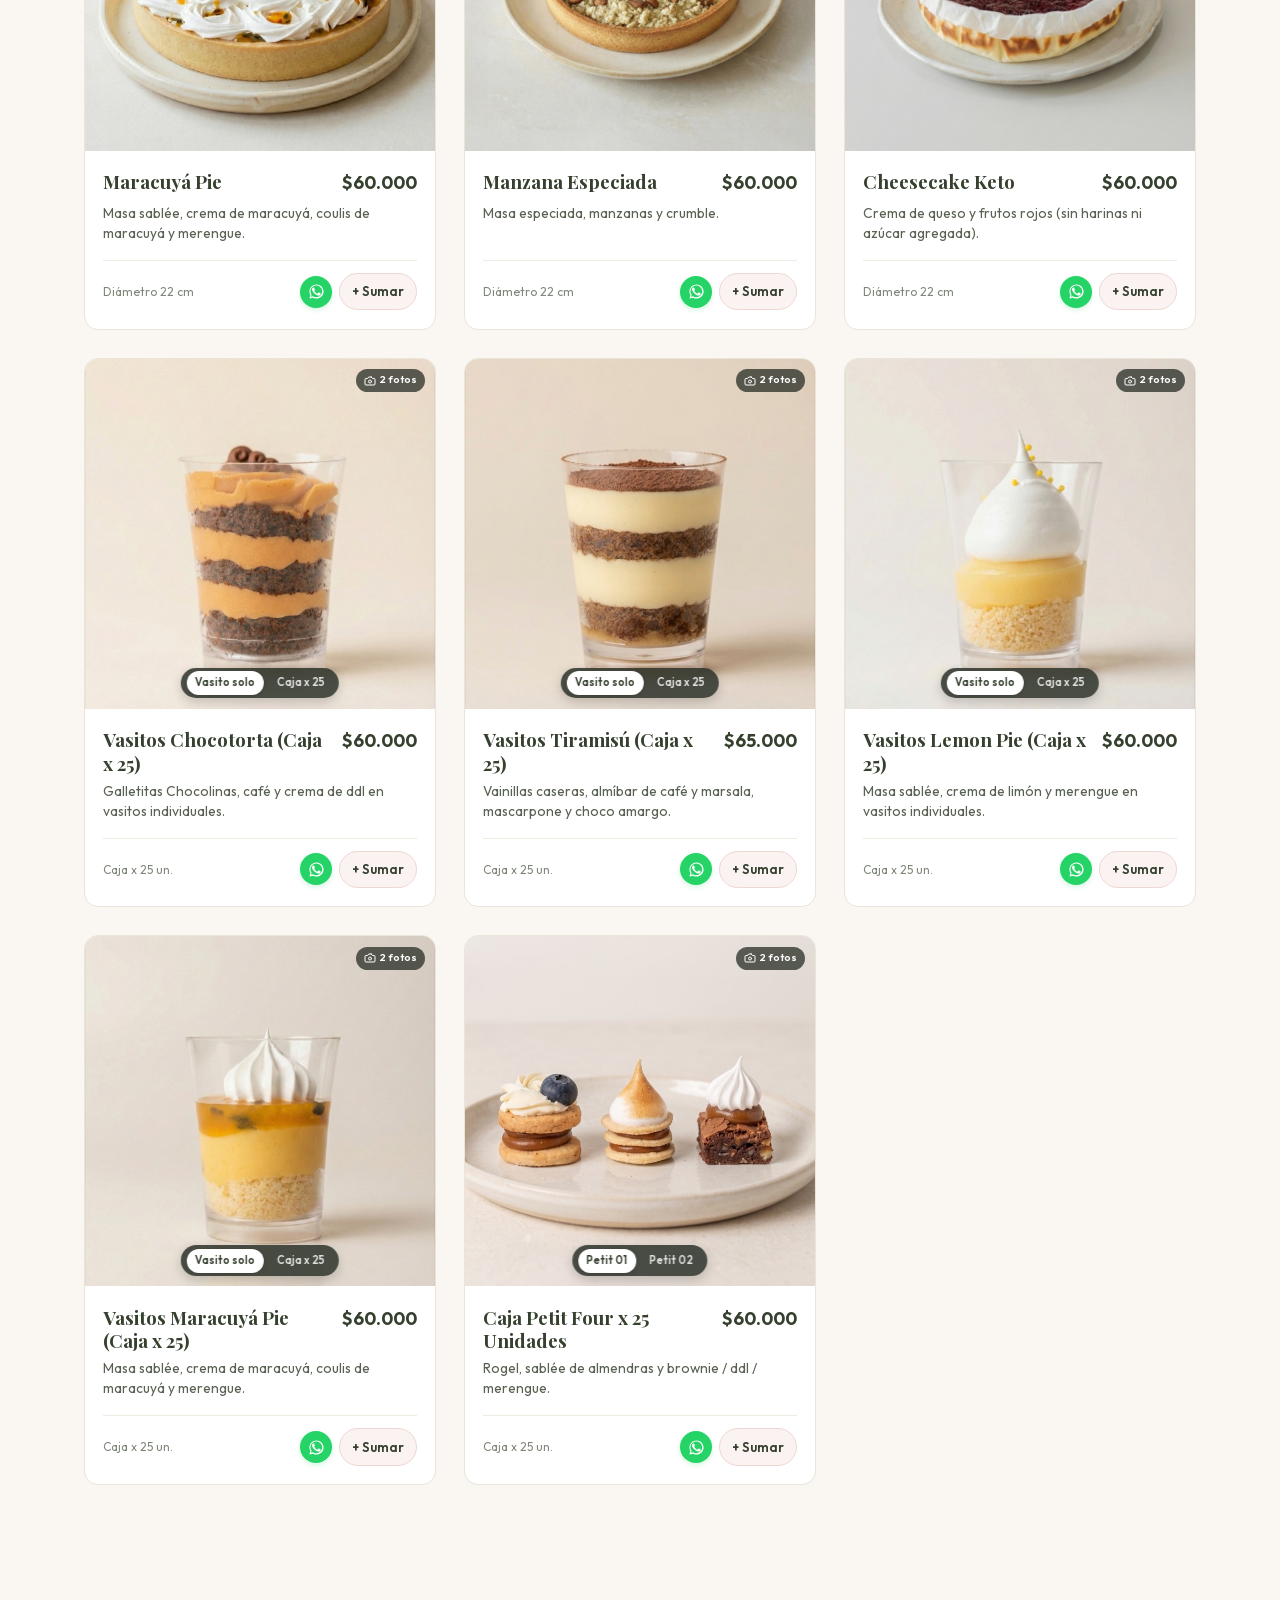
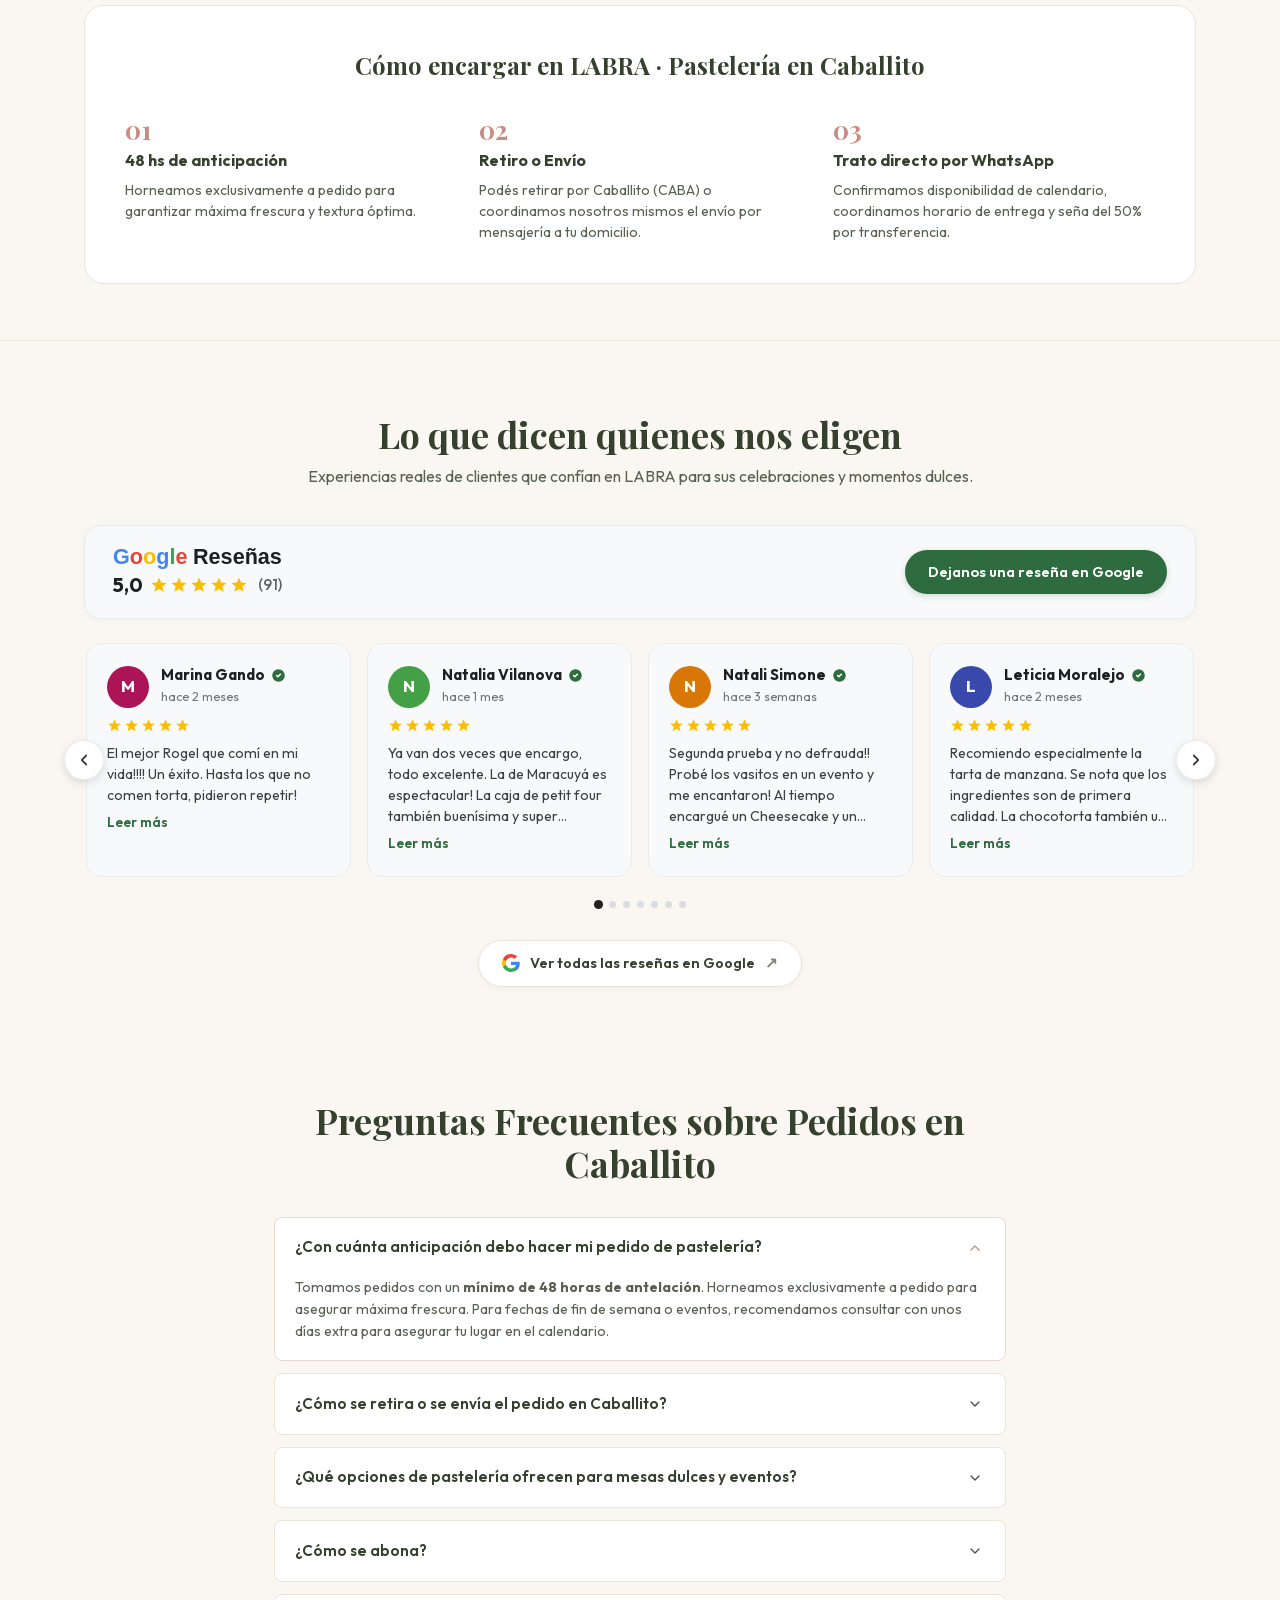
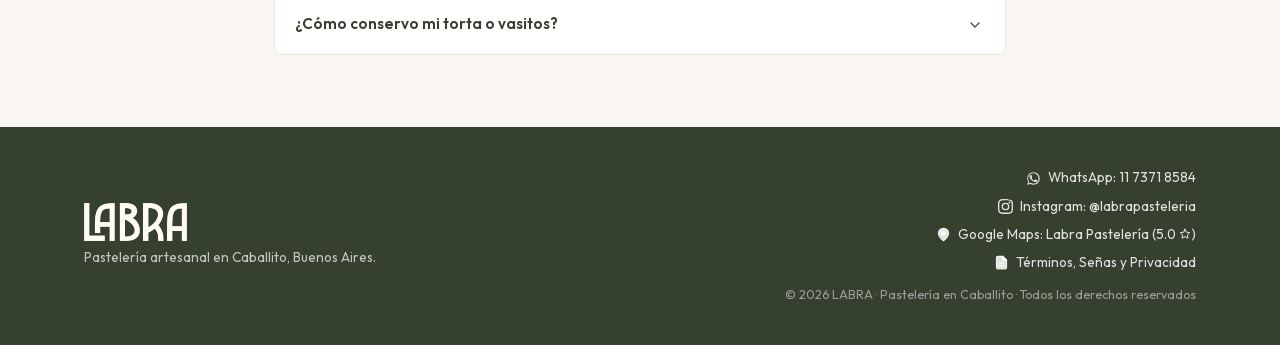
==== commit caf924ac: "Velocidad: Analytics, Meta Pixel y Metricool cargan después de la página PageSpeed (celular) mostrab" ====
--- a/index.html
+++ b/index.html
@@ -8,32 +8,48 @@
   <meta name="referrer" content="strict-origin-when-cross-origin">
   <meta http-equiv="X-Content-Type-Options" content="nosniff">
 
-  <!-- Google tag (gtag.js) - Google Analytics 4 -->
-  <script async src="https://www.googletagmanager.com/gtag/js?id=G-SWPDBJZ0EX"></script>
+  <!-- Medición: Google Analytics 4, Meta Pixel (conjunto "Labra Web") y Metricool.
+       Las funciones gtag/fbq quedan listas al instante y los eventos se encolan;
+       los scripts se descargan 2 s después de que la página terminó de cargar,
+       o antes si la persona toca, escribe o hace scroll (velocidad en celular, 2026-11-18). -->
   <script>
     window.dataLayer = window.dataLayer || [];
     function gtag(){dataLayer.push(arguments);}
     gtag('js', new Date());
-
     gtag('config', 'G-SWPDBJZ0EX');
-  </script>
-
-  <!-- Meta Pixel (conjunto de datos "Labra Web") -->
-  <script>
-    !function(f,b,e,v,n,t,s)
-    {if(f.fbq)return;n=f.fbq=function(){n.callMethod?
+
+    !function(f){if(f.fbq)return;var n=f.fbq=function(){n.callMethod?
     n.callMethod.apply(n,arguments):n.queue.push(arguments)};
-    if(!f._fbq)f._fbq=n;n.push=n;n.loaded=!0;n.version='2.0';
-    n.queue=[];t=b.createElement(e);t.async=!0;
-    t.src=v;s=b.getElementsByTagName(e)[0];
-    s.parentNode.insertBefore(t,s)}(window, document,'script',
-    'https://connect.facebook.net/en_US/fbevents.js');
+    if(!f._fbq)f._fbq=n;n.push=n;n.loaded=!0;n.version='2.0';n.queue=[];}(window);
     fbq('init', '1782093576201818');
     fbq('track', 'PageView');
+
+    (function () {
+      var started = false;
+      var triggers = ['scroll', 'pointerdown', 'keydown', 'touchstart'];
+      var opts = { passive: true, once: true };
+      function add(src, onload) {
+        var s = document.createElement('script');
+        s.async = true;
+        s.src = src;
+        if (onload) s.onload = onload;
+        document.head.appendChild(s);
+      }
+      function start() {
+        if (started) return;
+        started = true;
+        triggers.forEach(function (e) { removeEventListener(e, start, opts); });
+        add('https://www.googletagmanager.com/gtag/js?id=G-SWPDBJZ0EX');
+        add('https://connect.facebook.net/en_US/fbevents.js');
+        add('https://tracker.metricool.com/resources/be.js', function () {
+          if (window.beTracker) beTracker.t({ hash: '88a2afc5c38d543d46685d82d41457b6' });
+        });
+      }
+      triggers.forEach(function (e) { addEventListener(e, start, opts); });
+      if (document.readyState === 'complete') setTimeout(start, 2000);
+      else addEventListener('load', function () { setTimeout(start, 2000); });
+    })();
   </script>
-
-  <!-- Metricool Tracker -->
-  <script>function loadScript(a){var b=document.getElementsByTagName("head")[0],c=document.createElement("script");c.type="text/javascript",c.src="https://tracker.metricool.com/resources/be.js",c.onreadystatechange=a,c.onload=a,b.appendChild(c)}loadScript(function(){beTracker.t({hash:"88a2afc5c38d543d46685d82d41457b6"})});</script>
   
   <!-- SEO Primario y Local -->
   <title>LABRA · Pastelería en Caballito | Tortas Artesanales y Mesas Dulces por Pedido</title>
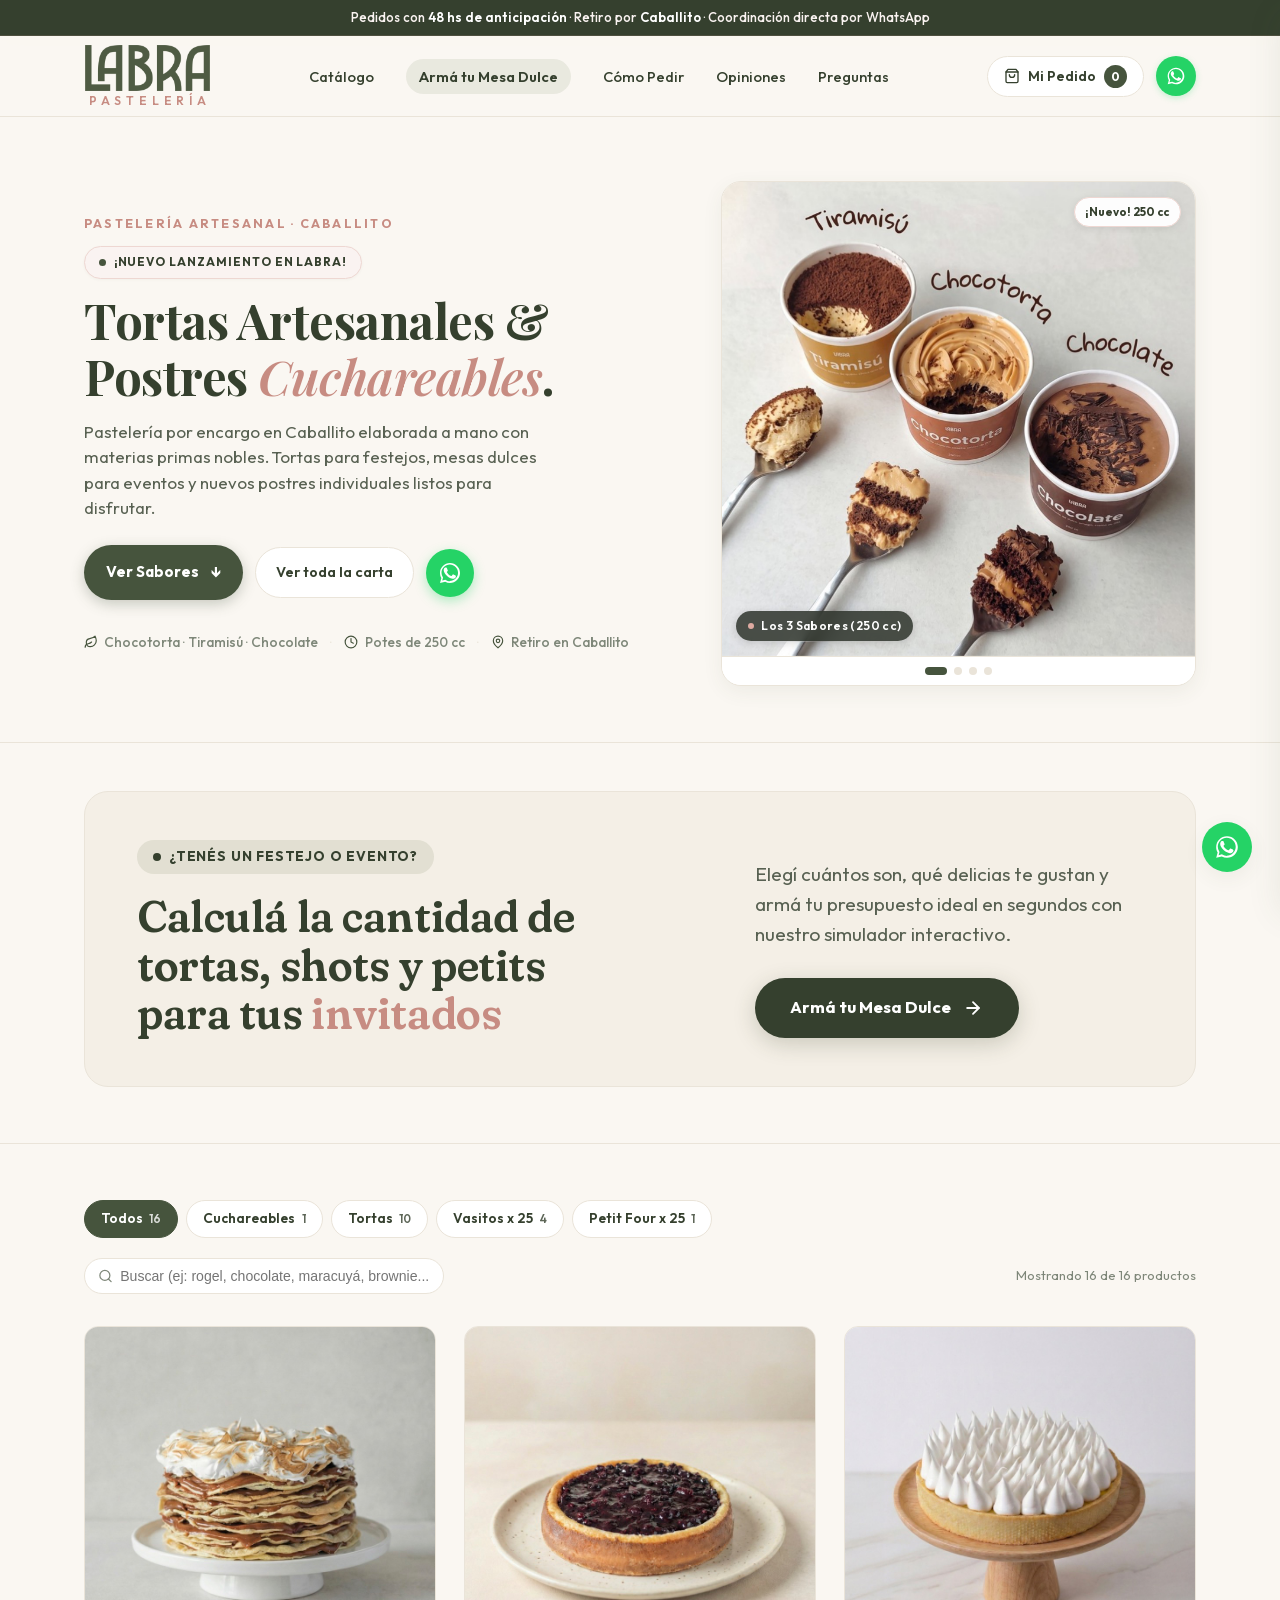
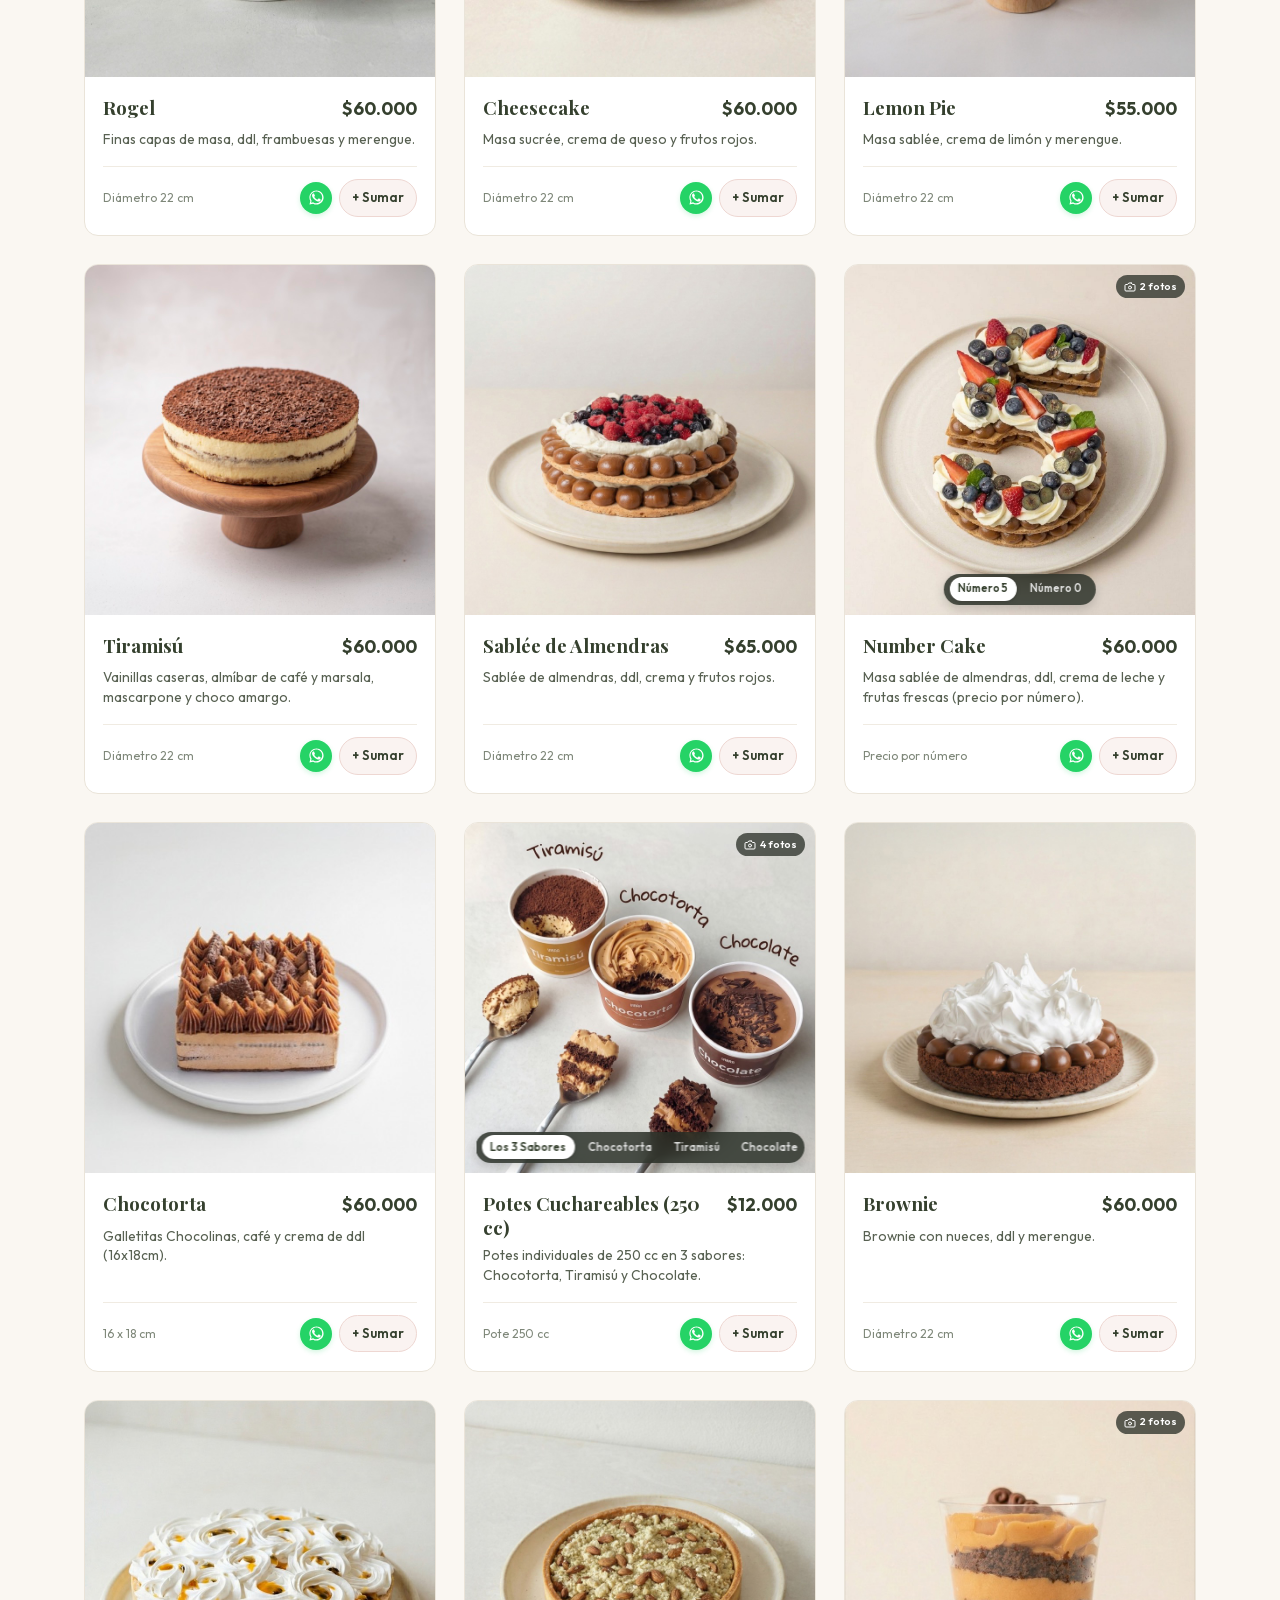
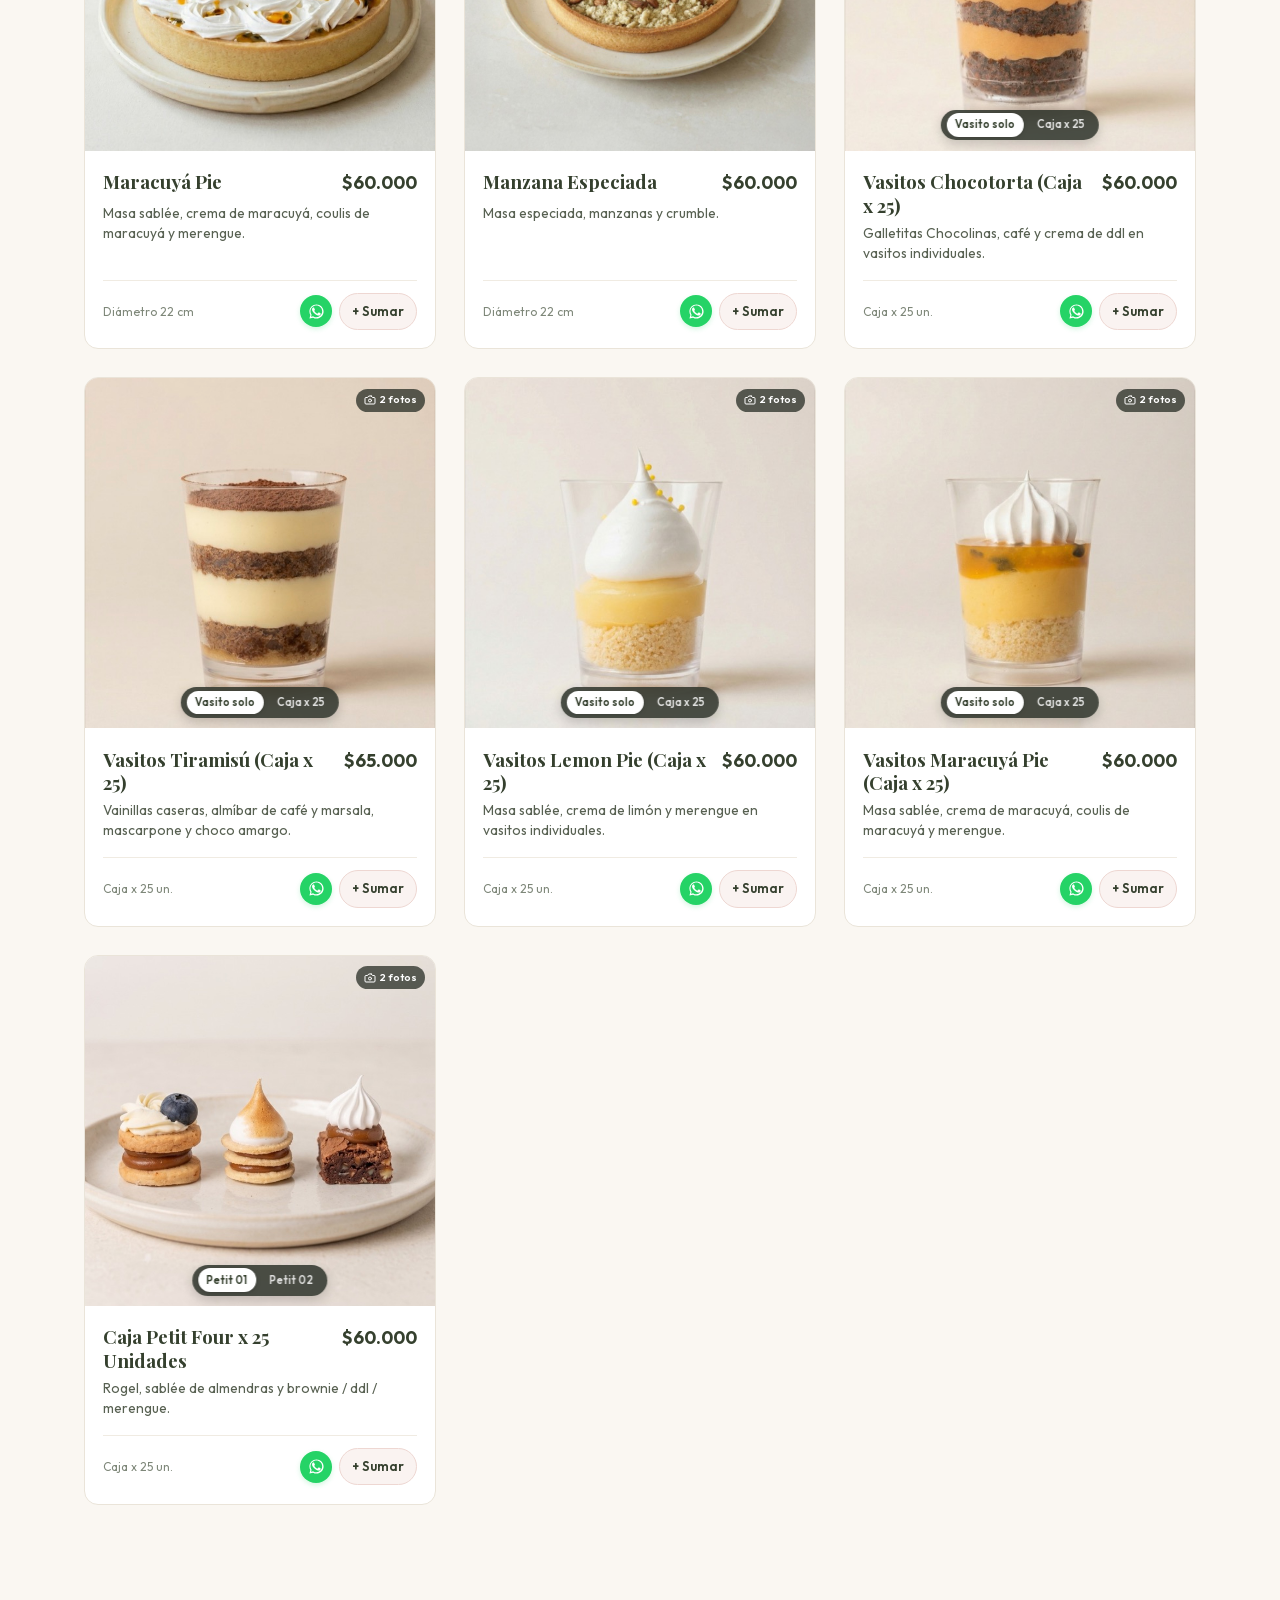
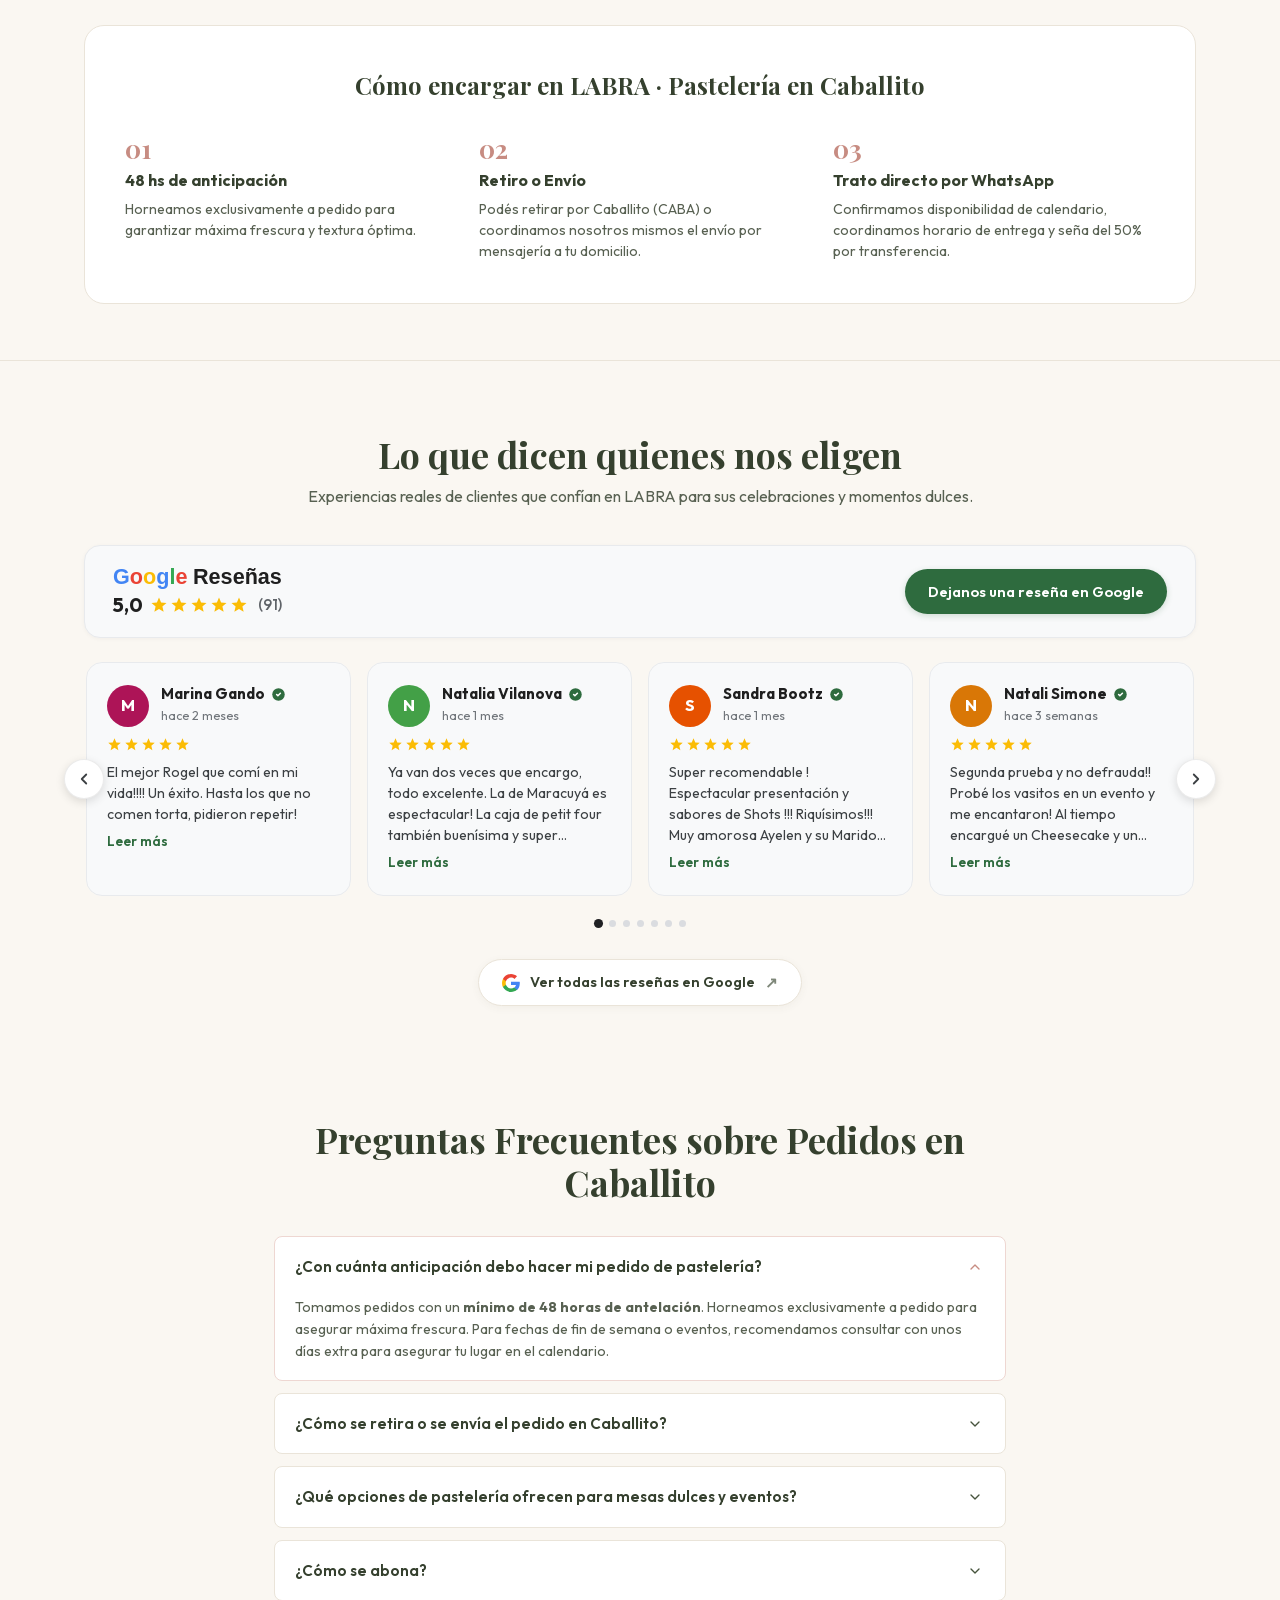
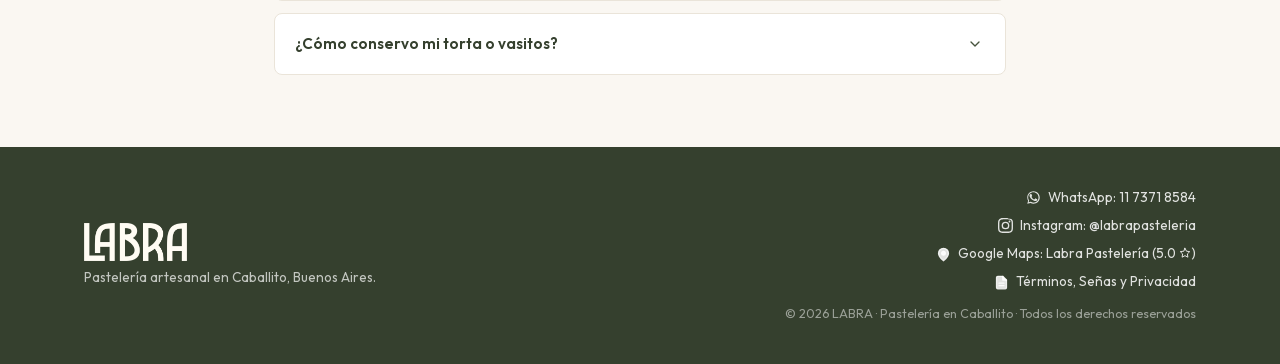
==== commit b7b89d69: "Catálogo: se quita la Cheesecake Keto - Fuera del catálogo (sync desde datos/catalogo.json): 17 → 16" ====
--- a/index.html
+++ b/index.html
@@ -612,7 +612,7 @@
           <div class="filter-pills-row" role="tablist">
             <button class="filter-pill active" data-category="todos" role="tab" aria-selected="true">
               <span>Todos</span>
-              <span class="filter-pill-count">17</span>
+              <span class="filter-pill-count">16</span>
             </button>
             <button class="filter-pill" data-category="cuchareables" role="tab" aria-selected="false">
               <span>Cuchareables</span>
@@ -620,7 +620,7 @@
             </button>
             <button class="filter-pill" data-category="tortas" role="tab" aria-selected="false">
               <span>Tortas</span>
-              <span class="filter-pill-count">11</span>
+              <span class="filter-pill-count">10</span>
             </button>
             <button class="filter-pill" data-category="vasitos" role="tab" aria-selected="false">
               <span>Vasitos x 25</span>
@@ -628,10 +628,6 @@
             </button>
             <button class="filter-pill" data-category="petitfour" role="tab" aria-selected="false">
               <span>Petit Four x 25</span>
-              <span class="filter-pill-count">1</span>
-            </button>
-            <button class="filter-pill" data-category="keto" role="tab" aria-selected="false">
-              <span>Línea Keto</span>
               <span class="filter-pill-count">1</span>
             </button>
           </div>
@@ -645,7 +641,7 @@
                 type="text" 
                 id="catalog-search-input" 
                 class="search-input" 
-                placeholder="Buscar (ej: rogel, chocolate, maracuyá, keto...)"
+                placeholder="Buscar (ej: rogel, chocolate, maracuyá, brownie...)"
                 aria-label="Buscar en el catálogo"
               >
               <button type="button" id="catalog-search-clear" class="search-clear-btn" aria-label="Limpiar">
